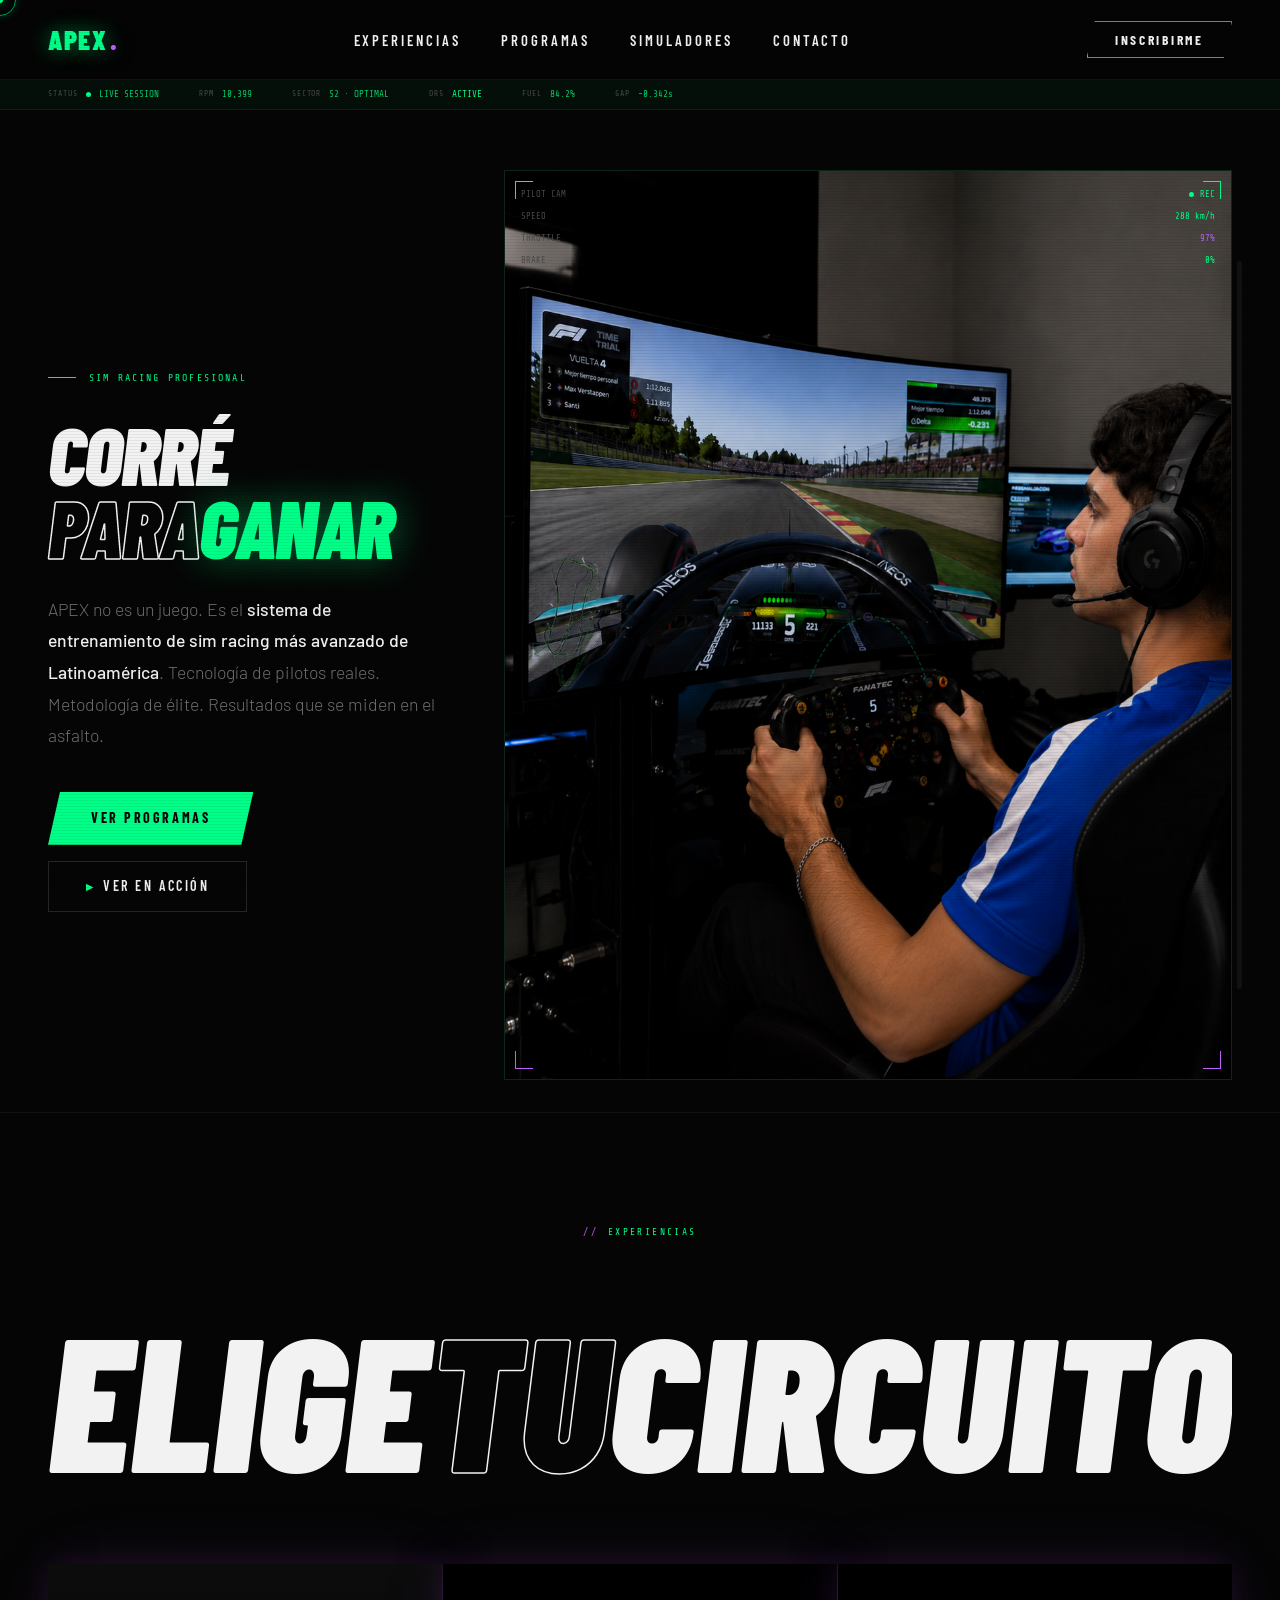
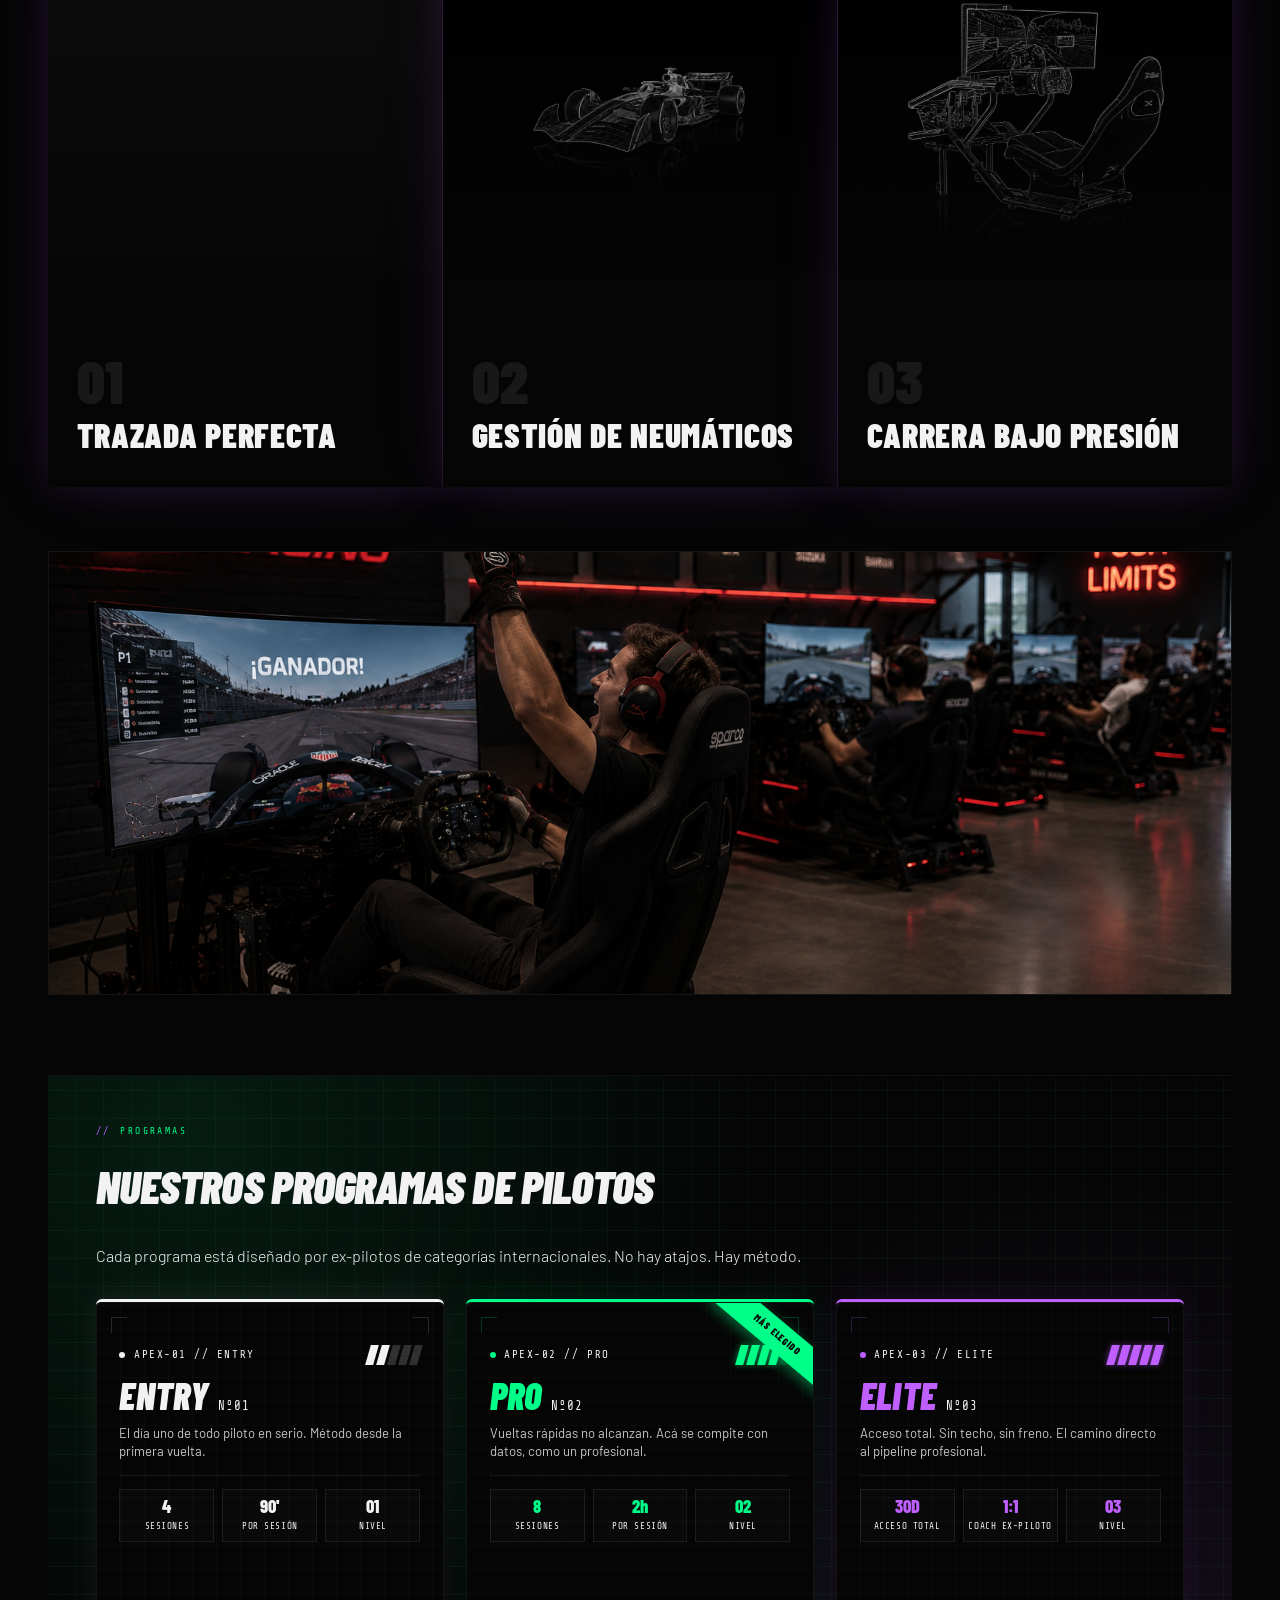
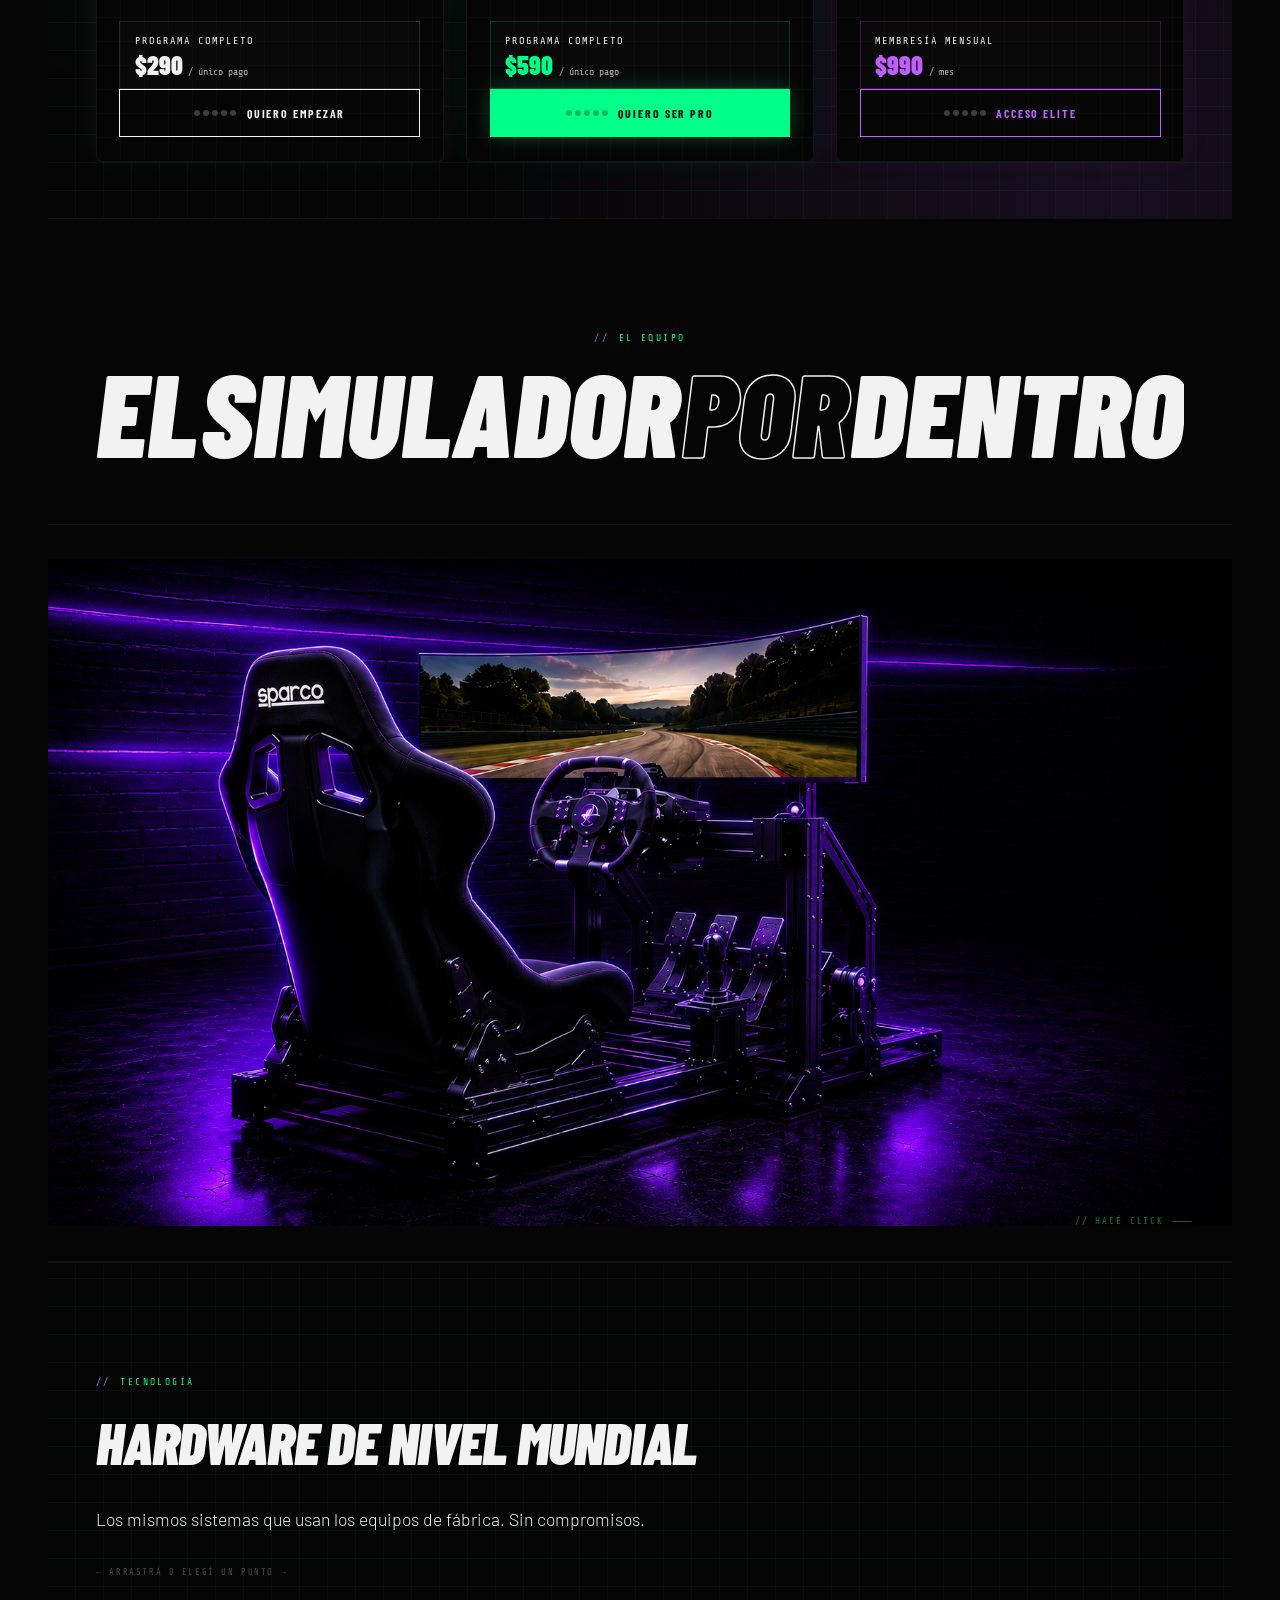
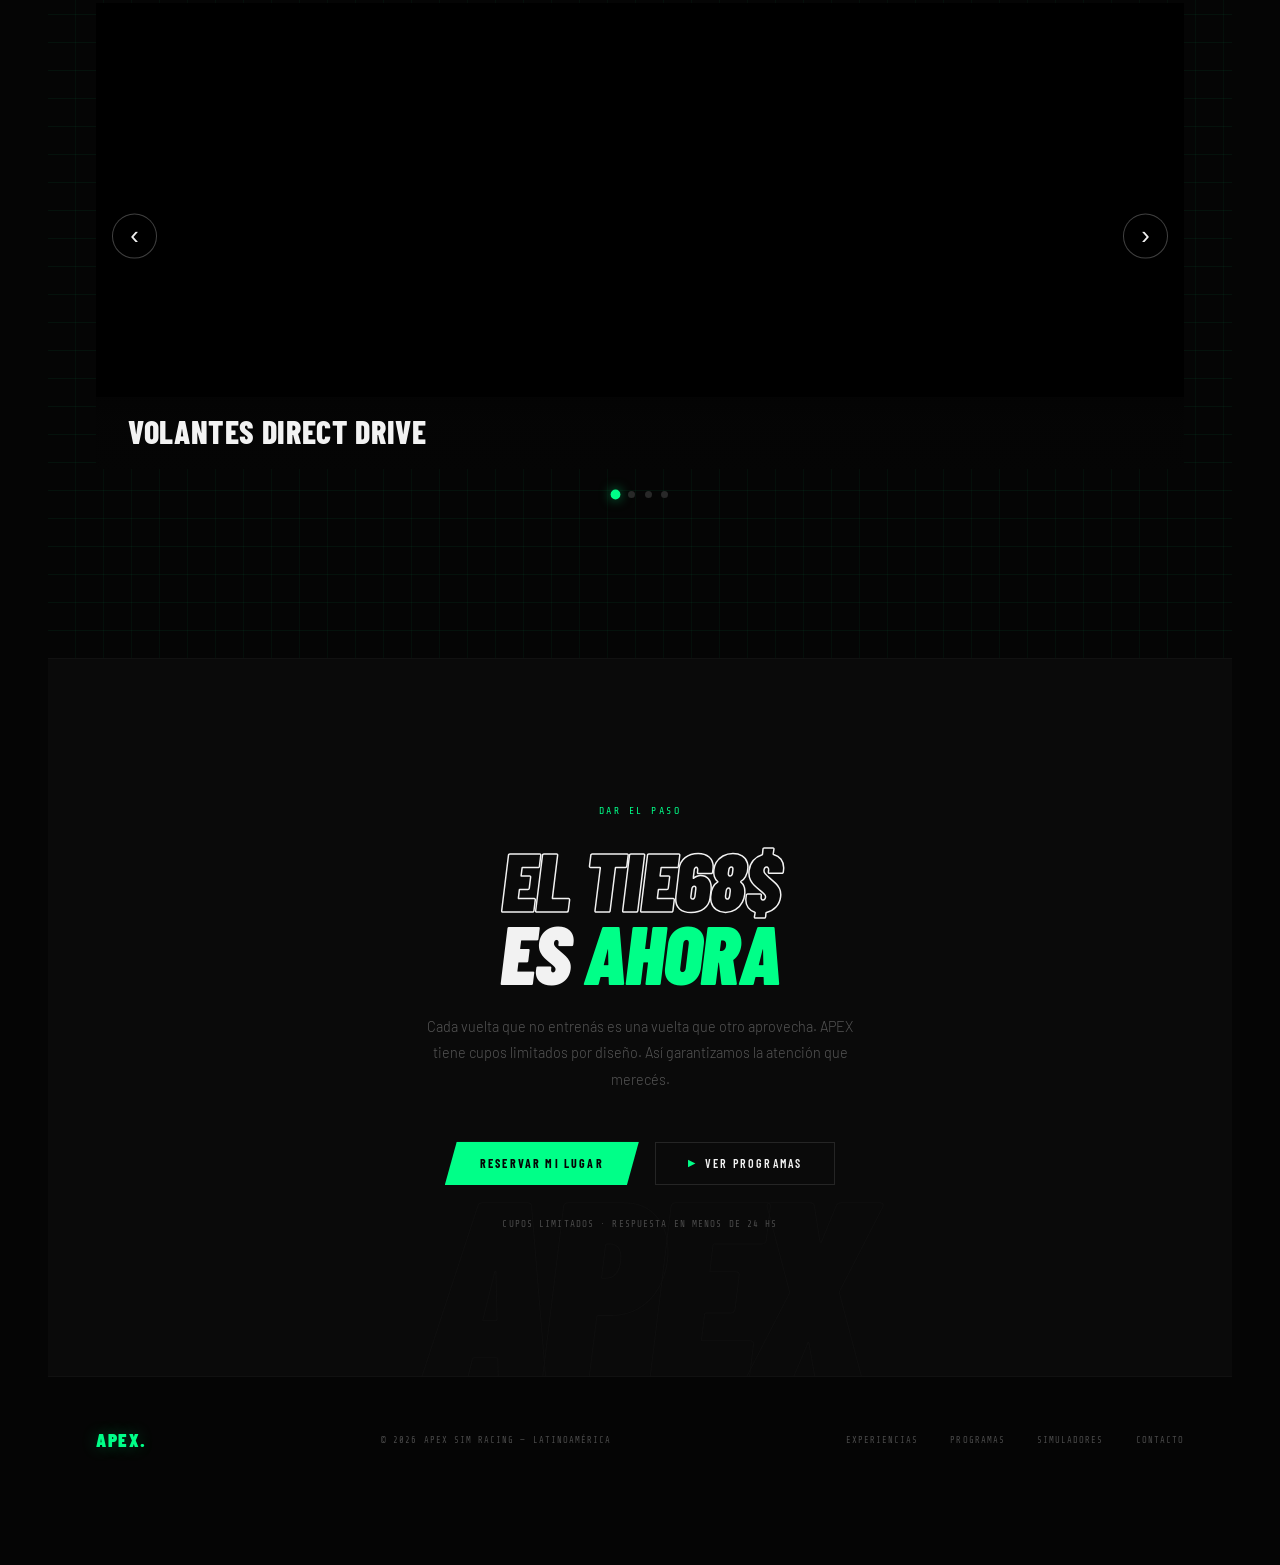
==== index.html @ 5cb7e1ed "Update index.html" ====
<!DOCTYPE html>
<html lang="es">
<head>
<meta charset="UTF-8">
<meta name="viewport" content="width=device-width, initial-scale=1.0">
<title>APEX — Sim Racing Profesional</title>
<link rel="preconnect" href="https://fonts.googleapis.com">
<link rel="preconnect" href="https://fonts.gstatic.com" crossorigin>
<link href="https://fonts.googleapis.com/css2?family=Barlow+Condensed:ital,wght@0,300;0,400;0,600;0,700;0,800;0,900;1,700;1,900&family=Barlow:wght@300;400;500&family=Share+Tech+Mono&display=swap" rel="stylesheet">
<link rel="stylesheet" href="style.css">
</head>
<body class="no-scroll">

<!-- ═══════ LOADER ═══════ -->
<div id="loader">
  <div class="loader-logo">APEX<span class="loader-dot">.</span></div>
  <div class="loader-bar-wrap" aria-hidden="true"><div class="loader-bar"></div></div>
</div>

<!-- CURSOR -->
<div id="cursor" aria-hidden="true"></div>
<div id="cursor-ring" aria-hidden="true"></div>

<!-- SCANLINES -->
<div class="scanlines" aria-hidden="true"></div>

<!-- SCROLL PROGRESS -->
<div id="scroll-bar" aria-hidden="true"></div>

<!-- ═══════ NAV ═══════ -->
<nav>
  <div class="nav-logo">APEX<span class="dot">.</span></div>
  <ul class="nav-links" id="nav-links">
    <li><a href="#experiencias">Experiencias</a></li>
    <li><a href="#programas">Programas</a></li>
    <li><a href="#tecnologia">Simuladores</a></li>
    <li><a href="#cta">Contacto</a></li>
  </ul>
  <button class="nav-toggle" id="nav-toggle" aria-label="Abrir menú" aria-expanded="false">
    <span></span>
    <span></span>
    <span></span>
  </button>
  <button class="nav-cta" onclick="document.getElementById('cta').scrollIntoView({behavior:'smooth'})">
    Inscribirme
  </button>
</nav>

<!-- ═══════ HERO ═══════ -->
<section id="hero">
  <video class="hero-bg-video" autoplay muted loop playsinline aria-hidden="true">
    <source src="video1.mp4" type="video/mp4">
  </video>
  <div class="hero-bg-overlay" aria-hidden="true"></div>

  <!-- Telemetry bar -->
  <div class="hero-telemetry-bar" aria-hidden="true">
    <div class="tel-item"><span class="lbl">Status</span><span class="tel-dot"></span>LIVE SESSION</div>
    <div class="tel-item"><span class="lbl">RPM</span><span id="tel-rpm">10,842</span></div>
    <div class="tel-item"><span class="lbl">Sector</span>S2 · OPTIMAL</div>
    <div class="tel-item"><span class="lbl">DRS</span><span style="color:var(--green)">ACTIVE</span></div>
    <div class="tel-item"><span class="lbl">Fuel</span>84.2%</div>
    <div class="tel-item"><span class="lbl">Gap</span>-0.342s</div>
  </div>

  <div class="hero-grid">
    <!-- LEFT -->
    <div class="hero-left">
      <div class="hero-tag">Sim Racing Profesional</div>

      <h1 class="hero-headline">
        <span class="hl-white">CORRÉ</span><br>
        <span class="hero-line2"><span class="hl-outline">PARA</span> <span class="hl-green">GANAR</span></span>
      </h1>

      <p class="hero-body">
        APEX no es un juego. Es el <strong>sistema de entrenamiento de sim racing más avanzado de Latinoamérica</strong>. Tecnología de pilotos reales. Metodología de élite. Resultados que se miden en el asfalto.
      </p>

      <div class="hero-actions">
        <a href="#programas" class="btn-primary">Ver Programas</a>
        <a href="#experiencias" class="btn-ghost"><span class="play">▶</span> Ver en Acción</a>
      </div>
    </div>

    <!-- RIGHT -->
    <div class="hero-right">
      <div class="hero-img-frame">
        <div class="hero-img-placeholder">
          <img src="foto1.png" alt="Piloto APEX en acción" class="hero-img-real">

          <div class="cbracket tl"></div>
          <div class="cbracket tr"></div>
          <div class="cbracket bl"></div>
          <div class="cbracket br"></div>

          <div class="hdo">
            <div class="hdo-row">
              <span>PILOT CAM</span>
              <span class="hdo-val" style="display:flex;align-items:center;gap:.4rem">
                <span class="tel-dot" style="width:5px;height:5px"></span>REC
              </span>
            </div>
            <div class="hdo-row">
              <span>SPEED</span>
              <span class="hdo-val" id="hero-speed">278 km/h</span>
            </div>
            <div class="hdo-row">
              <span>THROTTLE</span>
              <span class="hdo-val violet">97%</span>
            </div>
            <div class="hdo-row">
              <span>BRAKE</span>
              <span class="hdo-val">0%</span>
            </div>
          </div>

          <svg width="140" height="100" viewBox="0 0 140 100" fill="none"
               aria-hidden="true"
               style="position:relative;z-index:1;opacity:.2;margin-top:3rem">
            <path d="M12 80 Q35 22 70 18 Q105 14 128 80" stroke="#00ff88" stroke-width="1.5" fill="none" stroke-dasharray="4 2"/>
            <circle cx="70" cy="18" r="4" fill="none" stroke="#bf5fff" stroke-width="1.5"/>
            <circle cx="70" cy="18" r="1.5" fill="#bf5fff"/>
          </svg>
        </div>
        <div class="rpm-bar" aria-hidden="true"><div class="rpm-fill"></div></div>
      </div>
    </div>
  </div>
</section>

<!-- ═══════ EXPERIENCIAS ═══════ -->
<section id="experiencias">
  <div class="exp-header exp-header-centered">
    <div class="eyebrow reveal" style="justify-content:center">Experiencias</div>

    <div class="exp-headline-wrap reveal d1" id="exp-headline-wrap" aria-label="Elige tu circuito">
      <div class="exp-type-line" id="exp-headline-line">
        <span class="exp-letter" data-delay="80">E</span>
        <span class="exp-letter" data-delay="120">L</span>
        <span class="exp-letter" data-delay="160">I</span>
        <span class="exp-letter" data-delay="200">G</span>
        <span class="exp-letter" data-delay="240">E</span>
        <span class="exp-letter exp-gap" aria-hidden="true"> </span>
        <span class="exp-letter exp-tu" data-delay="300">T</span>
        <span class="exp-letter exp-tu" data-delay="340">U</span>
        <span class="exp-letter exp-gap" aria-hidden="true"> </span>
        <span class="exp-letter" data-delay="400">C</span>
        <span class="exp-letter" data-delay="440">I</span>
        <span class="exp-letter" data-delay="480">R</span>
        <span class="exp-letter" data-delay="520">C</span>
        <span class="exp-letter" data-delay="560">U</span>
        <span class="exp-letter" data-delay="600">I</span>
        <span class="exp-letter" data-delay="640">T</span>
        <span class="exp-letter" data-delay="680">O</span>
      </div>
    </div>
  </div>

  <div class="exp-circuits reveal d1">
    <div class="exp-circuit" role="button" tabindex="0" aria-label="Ver detalle: Trazada Perfecta">
      <div class="exp-circuit-inner">

        <div class="exp-circuit-front">
          <div class="exp-circuit-img" style="background-image:url('foto2.png')"></div>
          <div class="exp-circuit-body">
            <div class="exp-num">01</div>
            <div class="exp-name">Trazada Perfecta</div>
          </div>
        </div>

        <div class="exp-circuit-back">
          <div class="exp-back-noise" aria-hidden="true"></div>
          <div class="exp-back-corner tl" aria-hidden="true"></div>
          <div class="exp-back-corner br" aria-hidden="true"></div>
          <div class="exp-back-eyebrow">// Módulo 01</div>
          <div class="exp-num">01</div>
          <svg class="exp-back-icon" viewBox="0 0 48 48" fill="none" aria-hidden="true">
            <path d="M6 40 L18 8 L30 8 L42 40" stroke="currentColor" stroke-width="2" stroke-linejoin="round"/>
            <path d="M12 28 H36" stroke="currentColor" stroke-width="2"/>
          </svg>
          <div class="exp-name">Trazada Perfecta</div>
          <div class="exp-back-rule"></div>
          <div class="exp-desc">Dominá la geometría de cada curva con telemetría en tiempo real.</div>
          <div class="exp-back-footer">
            <span class="exp-back-tag">Precisión</span>
            <span class="exp-flip-icon back">⟲ Volver</span>
          </div>
        </div>

      </div>
    </div>

    <div class="exp-circuit" role="button" tabindex="0" aria-label="Ver detalle: Gestión de Neumáticos">
      <div class="exp-circuit-inner">

        <div class="exp-circuit-front">
          <div class="exp-circuit-img" style="background-image:url('foto3.png')"></div>
          <div class="exp-circuit-body">
            <div class="exp-num">02</div>
            <div class="exp-name">Gestión de Neumáticos</div>
          </div>
        </div>

        <div class="exp-circuit-back">
          <div class="exp-back-noise" aria-hidden="true"></div>
          <div class="exp-back-corner tl" aria-hidden="true"></div>
          <div class="exp-back-corner br" aria-hidden="true"></div>
          <div class="exp-back-eyebrow">// Módulo 02</div>
          <div class="exp-num">02</div>
          <svg class="exp-back-icon" viewBox="0 0 48 48" fill="none" aria-hidden="true">
            <circle cx="24" cy="24" r="16" stroke="currentColor" stroke-width="2"/>
            <circle cx="24" cy="24" r="6" stroke="currentColor" stroke-width="2"/>
            <path d="M24 8 V14 M24 34 V40 M8 24 H14 M34 24 H40" stroke="currentColor" stroke-width="2"/>
          </svg>
          <div class="exp-name">Gestión de Neumáticos</div>
          <div class="exp-back-rule"></div>
          <div class="exp-desc">Aprendé a leer y administrar cada décima de desgaste como un profesional. La consistencia gana carreras.</div>
          <div class="exp-back-footer">
            <span class="exp-back-tag">Consistencia</span>
            <span class="exp-flip-icon back">⟲ Volver</span>
          </div>
        </div>

      </div>
    </div>

    <div class="exp-circuit" role="button" tabindex="0" aria-label="Ver detalle: Carrera Bajo Presión">
      <div class="exp-circuit-inner">

        <div class="exp-circuit-front">
          <div class="exp-circuit-img" style="background-image:url('foto4.png')"></div>
          <div class="exp-circuit-body">
            <div class="exp-num">03</div>
            <div class="exp-name">Carrera Bajo Presión</div>
          </div>
        </div>

        <div class="exp-circuit-back">
          <div class="exp-back-noise" aria-hidden="true"></div>
          <div class="exp-back-corner tl" aria-hidden="true"></div>
          <div class="exp-back-corner br" aria-hidden="true"></div>
          <div class="exp-back-eyebrow">// Módulo 03</div>
          <div class="exp-num">03</div>
          <svg class="exp-back-icon" viewBox="0 0 48 48" fill="none" aria-hidden="true">
            <path d="M8 40 L8 20 L18 20 L18 12 L30 12 L30 24 L40 24 L40 40 Z" stroke="currentColor" stroke-width="2" stroke-linejoin="round"/>
          </svg>
          <div class="exp-name">Carrera Bajo Presión</div>
          <div class="exp-back-rule"></div>
          <div class="exp-desc">Simulaciones de race-pace con adversarios y condiciones dinámicas. Mentalidad de campeón cuando más importa.</div>
          <div class="exp-back-footer">
            <span class="exp-back-tag">Mentalidad</span>
            <span class="exp-flip-icon back">⟲ Volver</span>
          </div>
        </div>

      </div>
    </div>
  </div>

  <div class="exp-carousel-dots" aria-hidden="true"></div>

  <div class="media-slider reveal d2">

    <img src="foto7.png" class="media-slide active" alt="Sesión Onboard">

    <img src="foto8.png" class="media-slide" alt="Cockpit Experience">

</div>

<!-- ═══════ PROGRAMAS ═══════ -->
<section id="programas">
  <div class="prog-header">
    <div class="eyebrow reveal">Programas</div>
    <h2 class="sec-title reveal d1">NUESTROS PROGRAMAS DE PILOTOS</h2>
    <p class="sec-sub reveal d2">Cada programa está diseñado por ex-pilotos de categorías internacionales. No hay atajos. Hay método.</p>
  </div>

  <div class="prog-cards">

    <!-- ENTRY -->
    <div class="prog-card entry-card reveal" role="button" tabindex="0" aria-label="Ver detalle del programa Entry">
      <div class="prog-glow"></div>
      <div class="prog-inner">

        <div class="prog-front">
          <div class="prog-noise" aria-hidden="true"></div>
          <div class="prog-corner tl" aria-hidden="true"></div>
          <div class="prog-corner tr" aria-hidden="true"></div>
          <div class="prog-flip-hint"><span class="exp-flip-icon">⟳</span>Detalles</div>

          <div class="prog-front-content">
            <div class="prog-telrow">
              <span class="prog-tel-dot"></span>
              <span class="prog-tel-code">APEX-01 // ENTRY</span>
              <div class="prog-level-bars">
                <span class="bar bar-on bar-white"></span>
                <span class="bar bar-on bar-white"></span>
                <span class="bar bar-off bar-white"></span>
                <span class="bar bar-off bar-white"></span>
                <span class="bar bar-off bar-white"></span>
              </div>
            </div>

            <div class="prog-title-row">
              <h3 class="prog-title">ENTRY</h3>
              <span class="prog-title-idx">Nº01</span>
            </div>
            <p class="prog-hook">El día uno de todo piloto en serio. Método desde la primera vuelta.</p>

            <div class="prog-stats">
              <div class="prog-stat">
                <span class="prog-stat-num">4</span>
                <span class="prog-stat-lbl">Sesiones</span>
              </div>
              <div class="prog-stat">
                <span class="prog-stat-num">90'</span>
                <span class="prog-stat-lbl">Por sesión</span>
              </div>
              <div class="prog-stat">
                <span class="prog-stat-num">01</span>
                <span class="prog-stat-lbl">Nivel</span>
              </div>
            </div>

            <div class="prog-front-fill"></div>

            <div class="prog-readout">
              <span class="prog-readout-lbl">Programa completo</span>
              <span class="prog-readout-val">$290<small>/ único pago</small></span>
            </div>

            <a href="detalle.html?prog=entry" class="prog-cta cta-entry prog-cta-lights">
              <span class="prog-lights"><i></i><i></i><i></i><i></i><i></i></span>
              Quiero empezar
            </a>
          </div>
        </div>

        <div class="prog-back">
          <div class="prog-back-noise" aria-hidden="true"></div>
          <div class="prog-back-corner tl" aria-hidden="true"></div>
          <div class="prog-back-corner br" aria-hidden="true"></div>
          <div class="prog-back-eyebrow">// Nivel 01</div>
          <div class="prog-back-name">ENTRY</div>
          <p class="prog-tagline">Para pilotos que comienzan a tomarse en serio el sim</p>
          <hr class="prog-divider">
          <ul class="prog-features">
            <li>Introducción a telemetría y análisis de vueltas</li>
            <li>4 sesiones de 90 min en simulador</li>
            <li>Setup básico de volante y pedales</li>
            <li>Informe de evolución al cierre</li>
          </ul>
          <div class="prog-back-footer">
            <span class="prog-back-tag">Entry</span>
            <span class="exp-flip-icon back">⟲ Volver</span>
          </div>
        </div>

      </div>
    </div>

    <!-- PRO -->
    <div class="prog-card featured reveal d1" role="button" tabindex="0" aria-label="Ver detalle del programa Pro">
      <div class="prog-glow"></div>
      <div class="prog-inner">

        <div class="prog-front">
          <div class="prog-ribbon">Más elegido</div>
          <div class="prog-noise" aria-hidden="true"></div>
          <div class="prog-corner tl" aria-hidden="true"></div>
          <div class="prog-corner tr" aria-hidden="true"></div>
          <div class="prog-flip-hint"><span class="exp-flip-icon">⟳</span>Detalles</div>

          <div class="prog-front-content">
            <div class="prog-telrow">
              <span class="prog-tel-dot"></span>
              <span class="prog-tel-code">APEX-02 // PRO</span>
              <div class="prog-level-bars">
                <span class="bar bar-on bar-green"></span>
                <span class="bar bar-on bar-green"></span>
                <span class="bar bar-on bar-green"></span>
                <span class="bar bar-on bar-green"></span>
                <span class="bar bar-off bar-green"></span>
              </div>
            </div>

            <div class="prog-title-row">
              <h3 class="prog-title">PRO</h3>
              <span class="prog-title-idx">Nº02</span>
            </div>
            <p class="prog-hook">Vueltas rápidas no alcanzan. Acá se compite con datos, como un profesional.</p>

            <div class="prog-stats">
              <div class="prog-stat">
                <span class="prog-stat-num">8</span>
                <span class="prog-stat-lbl">Sesiones</span>
              </div>
              <div class="prog-stat">
                <span class="prog-stat-num">2h</span>
                <span class="prog-stat-lbl">Por sesión</span>
              </div>
              <div class="prog-stat">
                <span class="prog-stat-num">02</span>
                <span class="prog-stat-lbl">Nivel</span>
              </div>
            </div>

            <div class="prog-front-fill"></div>

            <div class="prog-readout">
              <span class="prog-readout-lbl">Programa completo</span>
              <span class="prog-readout-val">$590<small>/ único pago</small></span>
            </div>

            <a href="detalle.html?prog=pro" class="prog-cta cta-featured prog-cta-lights">
              <span class="prog-lights"><i></i><i></i><i></i><i></i><i></i></span>
              Quiero ser PRO
            </a>
          </div>
        </div>

        <div class="prog-back">
          <div class="prog-back-noise" aria-hidden="true"></div>
          <div class="prog-back-corner tl" aria-hidden="true"></div>
          <div class="prog-back-corner br" aria-hidden="true"></div>
          <div class="prog-back-eyebrow">// Nivel 02</div>
          <div class="prog-back-name">PRO</div>
          <p class="prog-tagline">El camino real de quienes apuntan a competir</p>
          <hr class="prog-divider">
          <ul class="prog-features">
            <li>8 sesiones de 2 hs con coach dedicado</li>
            <li>Análisis comparativo por sectores y datos de F1</li>
            <li>Psicología del piloto y gestión mental de carrera</li>
            <li>Acceso prioritario a eventos y campeonatos APEX</li>
          </ul>
          <div class="prog-back-footer">
            <span class="prog-back-tag">Pro</span>
            <span class="exp-flip-icon back">⟲ Volver</span>
          </div>
        </div>

      </div>
    </div>

    <!-- ELITE -->
    <div class="prog-card elite-card reveal d2" role="button" tabindex="0" aria-label="Ver detalle del programa Elite">
      <div class="prog-glow"></div>
      <div class="prog-inner">

        <div class="prog-front">
          <div class="prog-noise" aria-hidden="true"></div>
          <div class="prog-corner tl" aria-hidden="true"></div>
          <div class="prog-corner tr" aria-hidden="true"></div>
          <div class="prog-flip-hint"><span class="exp-flip-icon">⟳</span>Detalles</div>

          <div class="prog-front-content">
            <div class="prog-telrow">
              <span class="prog-tel-dot"></span>
              <span class="prog-tel-code">APEX-03 // ELITE</span>
              <div class="prog-level-bars">
                <span class="bar bar-on bar-violet"></span>
                <span class="bar bar-on bar-violet"></span>
                <span class="bar bar-on bar-violet"></span>
                <span class="bar bar-on bar-violet"></span>
                <span class="bar bar-on bar-violet"></span>
              </div>
            </div>

            <div class="prog-title-row">
              <h3 class="prog-title">ELITE</h3>
              <span class="prog-title-idx">Nº03</span>
            </div>
            <p class="prog-hook">Acceso total. Sin techo, sin freno. El camino directo al pipeline profesional.</p>

            <div class="prog-stats">
              <div class="prog-stat">
                <span class="prog-stat-num">30D</span>
                <span class="prog-stat-lbl">Acceso total</span>
              </div>
              <div class="prog-stat">
                <span class="prog-stat-num">1:1</span>
                <span class="prog-stat-lbl">Coach ex-piloto</span>
              </div>
              <div class="prog-stat">
                <span class="prog-stat-num">03</span>
                <span class="prog-stat-lbl">Nivel</span>
              </div>
            </div>

            <div class="prog-front-fill"></div>

            <div class="prog-readout">
              <span class="prog-readout-lbl">Membresía mensual</span>
              <span class="prog-readout-val">$990<small>/ mes</small></span>
            </div>

            <a href="detalle.html?prog=elite" class="prog-cta cta-elite prog-cta-lights">
              <span class="prog-lights"><i></i><i></i><i></i><i></i><i></i></span>
              Acceso ELITE
            </a>
          </div>
        </div>

        <div class="prog-back">
          <div class="prog-back-noise" aria-hidden="true"></div>
          <div class="prog-back-corner tl" aria-hidden="true"></div>
          <div class="prog-back-corner br" aria-hidden="true"></div>
          <div class="prog-back-eyebrow">// Nivel 03 · Elite</div>
          <div class="prog-back-name">ELITE</div>
          <p class="prog-tagline">Entrenamiento sin límites. Solo para los más comprometidos</p>
          <hr class="prog-divider">
          <ul class="prog-features">
            <li>Acceso ilimitado por 30 días a todos los simuladores</li>
            <li>Coach personal con ex-piloto profesional</li>
            <li>Telemetría avanzada + análisis de video onboard</li>
            <li>Programa de nutrición y preparación física para pilotos</li>
          </ul>
          <div class="prog-back-footer">
            <span class="prog-back-tag">Elite</span>
            <span class="exp-flip-icon back">⟲ Volver</span>
          </div>
        </div>

      </div>
    </div>

  </div>

  <div class="prog-carousel-dots" aria-hidden="true"></div>

</section>


<!-- ═══════ SIMULADOR ═══════ -->
<section id="simulador">
  <div class="sim-header">
    <div class="eyebrow reveal" style="justify-content:center">El Equipo</div>

    <div class="exp-headline-wrap reveal d1" id="sim-headline-wrap" aria-label="El simulador por dentro">
      <div class="exp-type-line" id="sim-headline-line">
        <span class="exp-letter" data-delay="80">E</span>
        <span class="exp-letter" data-delay="120">L</span>
        <span class="exp-letter exp-gap" aria-hidden="true"> </span>
        <span class="exp-letter" data-delay="180">S</span>
        <span class="exp-letter" data-delay="220">I</span>
        <span class="exp-letter" data-delay="260">M</span>
        <span class="exp-letter" data-delay="300">U</span>
        <span class="exp-letter" data-delay="340">L</span>
        <span class="exp-letter" data-delay="380">A</span>
        <span class="exp-letter" data-delay="420">D</span>
        <span class="exp-letter" data-delay="460">O</span>
        <span class="exp-letter" data-delay="500">R</span>
        <span class="exp-letter exp-gap" aria-hidden="true"> </span>
        <span class="exp-letter exp-tu" data-delay="560">P</span>
        <span class="exp-letter exp-tu" data-delay="600">O</span>
        <span class="exp-letter exp-tu" data-delay="640">R</span>
        <span class="exp-letter exp-gap" aria-hidden="true"> </span>
        <span class="exp-letter" data-delay="700">D</span>
        <span class="exp-letter" data-delay="740">E</span>
        <span class="exp-letter" data-delay="780">N</span>
        <span class="exp-letter" data-delay="820">T</span>
        <span class="exp-letter" data-delay="860">R</span>
        <span class="exp-letter" data-delay="900">O</span>
      </div>
    </div>
  </div>

  <div class="sim-reveal-wrap reveal d2" id="sim-wrap" role="button" tabindex="0" aria-label="Alternar vista del simulador">
    <div class="sim-img-stack">
      <img src="foto5.png" alt="Simulador APEX — vista exterior" class="sim-base-img" id="sim-img-base" draggable="false">
      <img src="foto6.png" alt="Simulador APEX — vista interior" class="sim-alt-img" id="sim-img-alt" draggable="false">
    </div>
    <div class="sim-overlay-text" aria-hidden="true">
      <span class="sim-hint">// HACÉ CLICK</span>
    </div>
  </div>
</section>

<!-- ═══════ TECNOLOGIA ═══════ -->
<section id="tecnologia">
  <div class="prog-header">
    <div class="eyebrow reveal">Tecnología</div>
    <h2 class="sec-title reveal d1">HARDWARE DE NIVEL MUNDIAL</h2>
    <p class="sec-sub reveal d2">Los mismos sistemas que usan los equipos de fábrica. Sin compromisos.</p>
  </div>

  <div class="tech-scroll-hint reveal d2">← Arrastrá o elegí un punto →</div>

  <div class="tech-carousel reveal d2">
    <button class="tech-arrow tech-arrow-prev" type="button" aria-label="Tarjeta anterior">‹</button>

    <div class="tech-track">
      <div class="tech-item">
        <div class="tech-item-img" style="background-image:url('foto18.png')"></div>
        <div class="tech-name">Volantes Direct Drive</div>
      </div>
      <div class="tech-item">
        <div class="tech-item-img" style="background-image:url('foto17.png')"></div>
        <div class="tech-name">Movimiento de 6 Ejes DOF</div>
      </div>
      <div class="tech-item">
        <div class="tech-item-img" style="background-image:url('foto19.png')"></div>
        <div class="tech-name">Pedales de Carga Celda</div>
      </div>
      <div class="tech-item">
        <div class="tech-item-img" style="background-image:url('foto20.png')"></div>
        <div class="tech-name">Visión Triple Pantalla + VR</div>
      </div>
    </div>

    <button class="tech-arrow tech-arrow-next" type="button" aria-label="Tarjeta siguiente">›</button>
  </div>

  <div class="tech-carousel-dots" aria-hidden="true"></div>

</section>

<!-- ═══════ CTA ═══════ -->
<section id="cta">
  <div class="cta-bg-text" aria-hidden="true">APEX</div>

  <span class="cta-tag reveal">Dar el Paso</span>

  <h2 class="cta-title reveal d1">
    <span class="t-outline"><span class="cta-main-text">EL TIEMPO</span></span><br>
    ES <span class="t-green">AHORA</span>
  </h2>

  <p class="cta-sub reveal d2">
    Cada vuelta que no entrenás es una vuelta que otro aprovecha. APEX tiene cupos limitados por diseño. Así garantizamos la atención que merecés.
  </p>

  <div class="cta-actions reveal d3">
    <a href="mailto:info@apexsimracing.com" class="btn-primary">Reservar Mi Lugar</a>
    <a href="#programas" class="btn-ghost"><span class="play">▶</span> Ver Programas</a>
  </div>

  <p class="cta-note reveal d4">Cupos limitados · Respuesta en menos de 24 hs</p>
</section>

<!-- ═══════ FOOTER ═══════ -->
<footer>
  <div class="footer-logo">APEX.</div>
  <p class="footer-copy">© 2026 APEX Sim Racing — Latinoamérica</p>
  <div class="footer-links">
    <a href="#experiencias">Experiencias</a>
    <a href="#programas">Programas</a>
    <a href="#tecnologia">Simuladores</a>
    <a href="mailto:info@apexsimracing.com">Contacto</a>
  </div>
</footer>

<script src="script.js"></script>

<!-- ═══════ SCRIPT: SIMULADOR — TOGGLE CLICK ═══════ -->
<script>
(function(){
  var wrap    = document.getElementById('sim-wrap');
  var imgBase = document.getElementById('sim-img-base');
  var imgAlt  = document.getElementById('sim-img-alt');
  var hint    = wrap ? wrap.querySelector('.sim-hint') : null;
  if(!wrap || !imgBase || !imgAlt) return;

  var showingAlt = false;

  function toggle(){
    showingAlt = !showingAlt;
    if(showingAlt){
      imgAlt.classList.add('sim-visible');
      imgBase.classList.add('sim-hidden');
    } else {
      imgAlt.classList.remove('sim-visible');
      imgBase.classList.remove('sim-hidden');
    }
  }

  wrap.addEventListener('click', toggle);
  wrap.addEventListener('keydown', function(e){
    if(e.key === 'Enter' || e.key === ' '){{ e.preventDefault(); toggle(); }}
  });
})();
</script>

<!-- ═══════ SCRIPT: LOADER ═══════ -->
<script>
(function(){
  var loader = document.getElementById('loader');
  var bar = document.querySelector('.loader-bar');
  var progress = 0;
  var interval = setInterval(function(){
    progress += Math.random() * 18 + 6;
    if(progress >= 100){
      progress = 100;
      clearInterval(interval);
      bar.style.width = '100%';
      setTimeout(function(){
        loader.classList.add('loader-out');
        setTimeout(function(){
          loader.style.display = 'none';
          document.body.classList.remove('no-scroll');
        }, 700);
      }, 300);
    } else {
      bar.style.width = progress + '%';
    }
  }, 120);
})();
</script>

<!-- ═══════ SCRIPT: HEADING ANIMADO EXPERIENCIAS ═══════ -->
<script>
(function(){
  function fitExpHeadline(){
    var line = document.getElementById('exp-headline-line');
    if(!line) return;
    var section = document.getElementById('experiencias');
    var style = section ? window.getComputedStyle(section) : null;
    var padL = style ? parseFloat(style.paddingLeft) : 48;
    var padR = style ? parseFloat(style.paddingRight) : 48;
    var w = (section ? section.offsetWidth : line.parentElement.offsetWidth) - padL - padR;
    var fs = 10;
    line.style.fontSize = fs + 'px';
    while(line.scrollWidth <= w && fs < 800){
      fs += 2;
      line.style.fontSize = fs + 'px';
    }
    line.style.fontSize = (fs - 2) + 'px';
  }

  fitExpHeadline();
  window.addEventListener('resize', fitExpHeadline);

  var triggered = false;
  var observer = new IntersectionObserver(function(entries){
    entries.forEach(function(entry){
      if(entry.isIntersecting && !triggered){
        triggered = true;
        document.querySelectorAll('#exp-headline-line .exp-letter[data-delay]').forEach(function(el){
          var delay = parseInt(el.dataset.delay) || 0;
          setTimeout(function(){ el.classList.add('exp-letter-animate'); }, delay);
        });
      }
    });
  }, { threshold: 0.2 });

  var wrap = document.getElementById('exp-headline-wrap');
  if(wrap) observer.observe(wrap);
})();
</script>

<!-- ═══════ SCRIPT: HEADING ANIMADO SIMULADOR ═══════ -->
<script>
(function(){
  function fitSimHeadline(){
    var line = document.getElementById('sim-headline-line');
    if(!line) return;
    var header = document.querySelector('.sim-header');
    var hStyle = header ? window.getComputedStyle(header) : null;
    var padL = hStyle ? parseFloat(hStyle.paddingLeft) : 48;
    var padR = hStyle ? parseFloat(hStyle.paddingRight) : 48;
    var w = (header ? header.offsetWidth : line.parentElement.offsetWidth) - padL - padR;
    var fs = 10;
    line.style.fontSize = fs + 'px';
    while(line.scrollWidth <= w && fs < 800){
      fs += 2;
      line.style.fontSize = fs + 'px';
    }
    line.style.fontSize = (fs - 2) + 'px';
  }

  fitSimHeadline();
  window.addEventListener('resize', fitSimHeadline);

  var triggered = false;
  var observer = new IntersectionObserver(function(entries){
    entries.forEach(function(entry){
      if(entry.isIntersecting && !triggered){
        triggered = true;
        document.querySelectorAll('#sim-headline-line .exp-letter[data-delay]').forEach(function(el){
          var delay = parseInt(el.dataset.delay) || 0;
          setTimeout(function(){ el.classList.add('exp-letter-animate'); }, delay);
        });
      }
    });
  }, { threshold: 0.2 });

  var wrap = document.getElementById('sim-headline-wrap');
  if(wrap) observer.observe(wrap);
})();
</script>

</body>
</html>
---- style.css ----
/* ═══════════════════════════════════════════
   APEX SIM RACING — style.css
   Paleta: Negro · Verde Neón · Violeta Neón
═══════════════════════════════════════════ */

*,*::before,*::after{box-sizing:border-box;margin:0;padding:0}

:root{
  --black:    #050505;
  --dark:     #0a0a0a;
  --surface:  #0f0f0f;
  --surface2: #141414;
  --green:    #00ff88;
  --green-dim:#00cc6a;
  --green-glow:rgba(0,255,136,.18);
  --violet:   #bf5fff;
  --violet-dim:#8b2fc9;
  --violet-glow:rgba(191,95,255,.18);
  --white:    #f2f2f2;
  --muted:    #4a4a4a;
  --muted2:   #282828;
  --ff-display:'Barlow Condensed',sans-serif;
  --ff-body:  'Barlow',sans-serif;
  --ff-mono:  'Share Tech Mono',monospace;
}

/* ── BASE ── */
html{scroll-behavior:smooth;overflow-x:hidden}
body{
  background:var(--black);color:var(--white);
  font-family:var(--ff-body);font-size:16px;line-height:1.6;
  overflow-x:hidden;
}
body.no-scroll{overflow:hidden}

/* ── LOADER ── */
#loader{
  position:fixed;inset:0;z-index:99999;
  background:var(--black);
  display:flex;flex-direction:column;align-items:center;justify-content:center;gap:2.5rem;
  transition:opacity .7s ease, transform .7s ease;
}
#loader.loader-out{
  opacity:0;
  transform:translateY(-8px);
  pointer-events:none;
}
.loader-logo{
  font-family:var(--ff-display);font-weight:900;font-style:italic;
  font-size:clamp(3.5rem,10vw,7rem);
  letter-spacing:.06em;color:var(--white);
  display:flex;align-items:center;
  animation:loaderPulse 1.8s ease-in-out infinite;
}
.loader-dot{
  color:var(--green);
  text-shadow:0 0 30px rgba(0,255,136,.6);
}
@keyframes loaderPulse{
  0%,100%{opacity:1}
  50%{opacity:.5}
}
.loader-bar-wrap{
  width:160px;height:2px;
  background:rgba(255,255,255,.08);
  overflow:hidden;
}
.loader-bar{
  height:100%;width:0%;
  background:linear-gradient(90deg,var(--green),var(--violet));
  transition:width .15s ease;
  box-shadow:0 0 8px rgba(0,255,136,.4);
}
a{color:inherit;text-decoration:none}
button{cursor:pointer}
img{max-width:100%;height:auto;display:block}
::-webkit-scrollbar{width:2px}
::-webkit-scrollbar-track{background:var(--dark)}
::-webkit-scrollbar-thumb{background:var(--green)}

/* ── CURSOR ── */
#cursor{
  position:fixed;width:6px;height:6px;border-radius:50%;
  background:var(--green);z-index:9999;pointer-events:none;
  transform:translate(-50%,-50%);
  box-shadow:0 0 8px rgba(0,255,136,.8);
  transition:opacity .2s;
}

/* ── CURSOR RING ── */
#cursor-ring{
  position:fixed;width:32px;height:32px;border-radius:50%;
  border:1.5px solid rgba(0,255,136,.6);
  z-index:9998;pointer-events:none;
  transform:translate(-50%,-50%);
  transition:width .25s,height .25s,border-color .25s,opacity .2s;
  box-shadow:0 0 10px rgba(0,255,136,.2);
}
body:has(a:hover) #cursor-ring,
body:has(button:hover) #cursor-ring{
  width:50px;height:50px;
  border-color:rgba(191,95,255,.7);
  box-shadow:0 0 18px rgba(191,95,255,.3);
}

/* ── SCANLINES ── */
.scanlines{
  position:fixed;inset:0;pointer-events:none;z-index:9997;
  background:repeating-linear-gradient(
    0deg,rgba(0,0,0,.06) 0px,rgba(0,0,0,.06) 1px,
    transparent 1px,transparent 3px
  );
}

/* ── SCROLL PROGRESS ── */
#scroll-bar{
  position:fixed;top:80px;left:0;height:2px;width:0%;
  background:linear-gradient(90deg,var(--green),var(--violet));
  z-index:300;transition:width .05s linear;
  box-shadow:0 0 8px rgba(0,255,136,.4);
}

/* ══════════════════════════════
   NAV
══════════════════════════════ */
nav{
  position:fixed;top:0;left:0;right:0;z-index:200;
  display:flex;align-items:center;justify-content:space-between;
  padding:0 3rem;height:80px;
  background:rgba(5,5,5,.9);
  backdrop-filter:blur(16px);
  border-bottom:1px solid rgba(0,255,136,.08);
}
.nav-logo{
  font-family:var(--ff-display);font-weight:900;font-size:1.7rem;
  letter-spacing:.06em;color:var(--green);
  display:flex;align-items:center;gap:2px;
  text-shadow:0 0 20px rgba(0,255,136,.5);
}
.nav-logo .dot{color:var(--violet);text-shadow:0 0 20px rgba(191,95,255,.5)}
.nav-links{display:flex;gap:2.5rem;list-style:none}
.nav-links a{
  font-family:var(--ff-display);font-size:.92rem;font-weight:600;
  letter-spacing:.2em;text-transform:uppercase;color:var(--white);
  transition:color .2s;position:relative;
}
.nav-links a::after{
  content:'';position:absolute;bottom:-2px;left:0;width:0;height:1px;
  background:var(--green);transition:width .3s ease;
}
.nav-links a:hover{color:var(--green)}
.nav-links a:hover::after{width:100%}
.nav-cta{
  font-family:var(--ff-display);font-size:.85rem;font-weight:700;
  letter-spacing:.2em;text-transform:uppercase;
  background:transparent;color:var(--white);
  padding:.55rem 1.7rem;border:1px solid var(--green);
  transition:all .25s;
  clip-path:polygon(8px 0%,100% 0%,calc(100% - 8px) 100%,0% 100%);
  box-shadow:0 0 12px rgba(0,255,136,.15);
}
.nav-cta:hover{
  background:var(--green);color:var(--black);
  box-shadow:0 0 28px rgba(0,255,136,.4);
}
.nav-toggle{
  display:none;flex-direction:column;gap:5px;
  background:none;border:none;padding:4px;
}
.nav-toggle span{
  width:22px;height:2px;background:var(--green);
  display:block;transition:all .3s;
}
.nav-toggle.open span:nth-child(1){transform:rotate(45deg) translate(5px,5px)}
.nav-toggle.open span:nth-child(2){opacity:0}
.nav-toggle.open span:nth-child(3){transform:rotate(-45deg) translate(5px,-5px)}

/* ══════════════════════════════
   HERO
══════════════════════════════ */
#hero{
  min-height:100vh;display:flex;flex-direction:column;
  padding:80px 3rem 0;position:relative;overflow:hidden;
}
.hero-telemetry-bar{
  position:absolute;top:80px;left:0;right:0;height:30px;
  background:rgba(0,255,136,.04);
  border-bottom:1px solid rgba(0,255,136,.1);
  display:flex;align-items:center;padding:0 3rem;gap:2.5rem;overflow:hidden;
}
.tel-item{
  font-family:var(--ff-mono);font-size:.58rem;
  color:var(--green-dim);white-space:nowrap;
  display:flex;align-items:center;gap:.5rem;
}
.tel-item .lbl{color:var(--muted);font-size:.5rem;letter-spacing:.12em;text-transform:uppercase}
.tel-dot{width:5px;height:5px;border-radius:50%;background:var(--green);animation:blink 1.2s infinite;display:inline-block}
@keyframes blink{0%,100%{opacity:1;box-shadow:0 0 6px var(--green)}50%{opacity:.2;box-shadow:none}}
.hero-grid{
  display:grid;grid-template-columns:0.7fr 1.3fr;
  flex:1;padding-top:90px;align-items:center;gap:4rem;
  position:relative;z-index:1;
}
.hero-left{
  display:flex;flex-direction:column;justify-content:center;
}
.hero-tag{
  font-family:var(--ff-mono);font-size:.62rem;letter-spacing:.22em;
  text-transform:uppercase;color:var(--green);
  display:flex;align-items:center;gap:.8rem;margin-bottom:2rem;
  opacity:0;animation:fadeUp .6s .2s forwards;
}
.hero-tag::before{content:'';width:28px;height:1px;background:var(--green);flex-shrink:0}
.hero-headline{
  font-family:var(--ff-display);font-weight:900;font-style:italic;
  font-size:clamp(3.4rem,6.4vw,7rem);line-height:.88;
  letter-spacing:-.02em;text-transform:uppercase;
  margin-bottom:2rem;
  opacity:0;animation:fadeUp .7s .35s forwards;
  position:relative;z-index:1;
}
.hero-line2{display:inline-flex;white-space:nowrap;align-items:baseline}
.hl-white{color:var(--white)}
.hl-outline{-webkit-text-stroke:1.5px var(--white);color:transparent}
.hl-green{
  color:var(--green);text-shadow:0 0 40px rgba(0,255,136,.4);
  display:inline-block;animation:glitch 6s 2s infinite;
}
@keyframes glitch{
  0%,94%,100%{clip-path:none;transform:none;text-shadow:0 0 40px rgba(0,255,136,.4)}
  95%{clip-path:polygon(0 20%,100% 20%,100% 50%,0 50%);transform:translate(-4px,0);text-shadow:-4px 0 var(--violet),4px 0 var(--green)}
  96%{clip-path:polygon(0 60%,100% 60%,100% 80%,0 80%);transform:translate(4px,0);text-shadow:4px 0 var(--violet),-4px 0 var(--green)}
  97%{clip-path:polygon(0 0%,100% 0%,100% 30%,0 30%);transform:translate(-2px,2px);text-shadow:-2px 0 var(--violet)}
  98%{clip-path:none;transform:translate(0,0)}
}
.hero-body{
  font-size:1.1rem;color:#707070;line-height:1.8;
  max-width:440px;margin-bottom:2.5rem;font-weight:300;
  opacity:0;animation:fadeUp .7s .5s forwards;position:relative;z-index:1;
}
.hero-body strong{color:var(--white);font-weight:500}
.hero-actions{
  display:flex;gap:1rem;align-items:center;flex-wrap:wrap;
  opacity:0;animation:fadeUp .7s .65s forwards;position:relative;z-index:1;
}
.hero-actions .btn-primary{
  font-size:.88rem;
  padding:.95rem 2.7rem;
}
.hero-actions .btn-ghost{
  font-size:.88rem;
  padding:.85rem 2.3rem;
}

/* ── Buttons ── */
.btn-primary{
  font-family:var(--ff-display);font-size:.75rem;font-weight:700;
  letter-spacing:.18em;text-transform:uppercase;
  background:var(--green);color:var(--black);
  padding:.75rem 2.2rem;display:inline-block;
  clip-path:polygon(12px 0%,100% 0%,calc(100% - 12px) 100%,0% 100%);
  transition:all .25s;box-shadow:0 0 20px rgba(0,255,136,.25);
}
.btn-primary:hover{background:#1affa0;box-shadow:0 0 40px rgba(0,255,136,.5);transform:translateX(3px)}
.btn-ghost{
  font-family:var(--ff-display);font-size:.75rem;font-weight:600;
  letter-spacing:.18em;text-transform:uppercase;
  background:transparent;color:var(--white);
  padding:.7rem 2rem;border:1px solid #252525;
  display:inline-flex;align-items:center;gap:.5rem;transition:all .25s;
}
.btn-ghost:hover{border-color:var(--violet);color:var(--violet);box-shadow:0 0 20px rgba(191,95,255,.2)}
.btn-ghost .play{color:var(--green);font-size:.55rem}

/* ── Hero right panel ── */
.hero-right{position:relative;display:flex;justify-content:center;align-items:center}
.hero-img-frame{
  width:100%;aspect-ratio:4/5;max-width:760px;position:relative;
  margin-bottom:2rem;
  opacity:0;animation:fadeRight .9s .4s forwards;
}
.hero-img-placeholder{
  width:100%;height:100%;
  background:#0d0d0d;border:1px solid rgba(0,255,136,.1);
  display:flex;flex-direction:column;align-items:center;justify-content:center;
  gap:1rem;font-family:var(--ff-mono);font-size:.65rem;color:var(--muted);
  position:relative;overflow:hidden;
}
.hero-img-placeholder::before{
  content:'';position:absolute;inset:0;
  background:repeating-linear-gradient(0deg,transparent,transparent 48px,rgba(0,255,136,.025) 48px,rgba(0,255,136,.025) 49px);
}
.hero-img-real{
  position:absolute;inset:0;width:100%;height:100%;object-fit:cover;z-index:0;
}
.hero-bg-video{
  position:absolute;inset:0;width:100%;height:100%;
  object-fit:cover;z-index:0;
  opacity:.12;filter:saturate(.4) brightness(.6) blur(1.5px);
}
.hero-bg-overlay{
  position:absolute;inset:0;z-index:0;
  background:linear-gradient(180deg,rgba(5,5,5,.75) 0%,rgba(5,5,5,.55) 45%,rgba(5,5,5,.85) 100%);
}
.hdo{position:absolute;top:1rem;left:1rem;right:1rem;display:flex;flex-direction:column;gap:.5rem;pointer-events:none;z-index:2}
.hdo-row{display:flex;justify-content:space-between;font-family:var(--ff-mono);font-size:.55rem;color:var(--muted)}
.hdo-val{color:var(--green)}
.hdo-val.violet{color:var(--violet)}
.cbracket{position:absolute;width:18px;height:18px}
.cbracket.tl{top:10px;left:10px;border-top:1.5px solid var(--green);border-left:1.5px solid var(--green)}
.cbracket.tr{top:10px;right:10px;border-top:1.5px solid var(--green);border-right:1.5px solid var(--green)}
.cbracket.bl{bottom:10px;left:10px;border-bottom:1.5px solid var(--violet);border-left:1.5px solid var(--violet)}
.cbracket.br{bottom:10px;right:10px;border-bottom:1.5px solid var(--violet);border-right:1.5px solid var(--violet)}
.rpm-bar{position:absolute;right:-10px;top:10%;height:80%;width:5px;background:#111;border-radius:2px;overflow:hidden}
.rpm-fill{width:100%;background:linear-gradient(to top,var(--green),var(--violet));border-radius:2px;animation:rpmPulse 1.8s ease-in-out infinite alternate}
@keyframes rpmPulse{from{height:35%}to{height:88%}}
#particle-canvas{position:absolute;inset:0;pointer-events:none;z-index:0;opacity:.55}

/* ══════════════════════════════
   SECTIONS COMMON
══════════════════════════════ */
section{padding:7rem 3rem}
.eyebrow{
  font-family:var(--ff-mono);font-size:.6rem;letter-spacing:.25em;
  text-transform:uppercase;color:var(--green);
  display:flex;align-items:center;gap:.6rem;margin-bottom:1rem;
}
.eyebrow::before{content:'//';color:var(--violet)}
.sec-title{
  font-family:var(--ff-display);font-weight:900;font-style:italic;
  font-size:clamp(2.6rem,5vw,5.2rem);line-height:.92;
  text-transform:uppercase;letter-spacing:-.02em;margin-bottom:1.5rem;
}
.sec-sub{font-size:.9rem;color:#666;max-width:520px;font-weight:300;line-height:1.85}
.t-green{color:var(--green)}
.t-violet{color:var(--violet)}
.t-outline{-webkit-text-stroke:1.5px var(--white);color:transparent}

/* ══════════════════════════════
   EXPERIENCIAS — Heading animado
══════════════════════════════ */
.exp-header-centered{
  grid-template-columns:1fr !important;
  text-align:center;
  max-width:100%;
}
.exp-header-centered .eyebrow{justify-content:center}

.exp-headline-wrap{
  width:100%;
  overflow:hidden;
  margin-bottom:1.5rem;
  padding:0;
  opacity:0;
  transform:translateY(52px);
  transition:opacity 0.75s cubic-bezier(0.22,1,0.36,1),
              transform 0.75s cubic-bezier(0.22,1,0.36,1);
}
.exp-headline-wrap.visible{
  opacity:1;
  transform:translateY(0);
}

.exp-type-line{
  display:flex;
  width:100%;
  justify-content:space-between;
  align-items:baseline;
  line-height:.82;
  white-space:nowrap;
}

.exp-letter{
  font-family:var(--ff-display);
  font-weight:900;
  font-style:italic;
  text-transform:uppercase;
  color:var(--white);
  display:inline-block;
  flex:1;
  text-align:center;
  opacity:1;
  transform:none;
  cursor:default;
  user-select:none;
  transition:color .2s, text-shadow .2s;
}

.exp-letter.exp-gap{
  flex:.55;
  pointer-events:none;
}

.exp-letter.exp-tu{
  color:transparent;
  -webkit-text-stroke:1.5px var(--white);
}

.exp-letter.exp-letter-animate{}

/* ══════════════════════════════
   EXPERIENCIAS — Layout
══════════════════════════════ */
#experiencias{background:var(--black);border-top:1px solid #111}
.exp-header{
  display:grid;grid-template-columns:1fr 1fr;gap:4rem;
  align-items:end;margin-bottom:4rem;
}
.exp-circuits{
  display:grid;grid-template-columns:repeat(3,1fr);
  gap:1px;background:#111;margin-bottom:4rem;
}
.exp-circuit{
  position:relative;
  perspective:1800px;
  background:var(--black);
  border-bottom:3px solid transparent;transition:border-color .4s, box-shadow .5s;
  box-shadow:0 0 32px rgba(191,95,255,.13), 0 0 80px rgba(191,95,255,.06);
}
.exp-circuit:hover{border-bottom-color:var(--green)}
.exp-circuit.flipped{
  box-shadow:0 0 42px rgba(0,255,136,.22), 0 0 100px rgba(0,255,136,.1);
}
.exp-circuit:nth-child(2).flipped{
  box-shadow:0 0 42px rgba(191,95,255,.28), 0 0 100px rgba(191,95,255,.12);
}

/* ── FLIP CARD ── */
.exp-circuit-inner{
  position:relative;
  width:100%;
  min-height:520px;
  transition:transform .75s cubic-bezier(.22,1,.36,1);
  transform-style:preserve-3d;
  cursor:pointer;
}
.exp-circuit.flipped .exp-circuit-inner{
  transform:rotateY(180deg);
}

.exp-circuit-front,
.exp-circuit-back{
  position:absolute;
  inset:0;
  backface-visibility:hidden;
  -webkit-backface-visibility:hidden;
  display:flex;
  flex-direction:column;
  overflow:hidden;
}

.exp-circuit-front{
  background:var(--black);
}

/* Flip hint on the front face */
.exp-flip-hint{
  position:absolute;
  right:1.4rem;bottom:1.4rem;
  z-index:2;
  display:flex;align-items:center;gap:.45rem;
  font-family:var(--ff-mono);font-size:.55rem;letter-spacing:.14em;
  text-transform:uppercase;color:var(--muted);
  padding:.4rem .8rem;
  border:1px solid rgba(255,255,255,.1);
  background:rgba(5,5,5,.55);
  backdrop-filter:blur(4px);
  opacity:0;transform:translateY(6px);
  transition:opacity .35s ease, transform .35s ease, color .3s, border-color .3s;
}
.exp-circuit:hover .exp-flip-hint{
  opacity:1;transform:translateY(0);
  color:var(--green);border-color:rgba(0,255,136,.3);
}
.exp-flip-icon{
  display:inline-block;font-size:.85rem;line-height:1;
  animation:flipIconSpin 3.5s linear infinite;
}
@keyframes flipIconSpin{
  0%,70%{transform:rotate(0deg)}
  100%{transform:rotate(360deg)}
}

/* ── Back face — the "cool" version ── */
.exp-circuit-back{
  transform:rotateY(180deg);
  background:
    radial-gradient(circle at 12% 8%, rgba(0,255,136,.14), transparent 45%),
    radial-gradient(circle at 88% 92%, rgba(191,95,255,.16), transparent 50%),
    var(--black);
  border:1px solid rgba(0,255,136,.18);
  padding:2.4rem 2rem;
  justify-content:center;
  align-items:flex-start;
}
.exp-circuit:nth-child(2) .exp-circuit-back{
  background:
    radial-gradient(circle at 12% 8%, rgba(191,95,255,.16), transparent 45%),
    radial-gradient(circle at 88% 92%, rgba(0,255,136,.14), transparent 50%),
    var(--black);
  border-color:rgba(191,95,255,.22);
}

/* faint moving grid texture on the back */
.exp-back-noise{
  position:absolute;inset:0;pointer-events:none;z-index:0;
  background-image:repeating-linear-gradient(0deg,transparent,transparent 27px,rgba(255,255,255,.025) 27px,rgba(255,255,255,.025) 28px),
                    repeating-linear-gradient(90deg,transparent,transparent 27px,rgba(255,255,255,.02) 27px,rgba(255,255,255,.02) 28px);
  opacity:0;
  transition:opacity .6s ease .15s;
}
.exp-circuit.flipped .exp-back-noise{opacity:1}

/* corner brackets, echoing the hero frame */
.exp-back-corner{
  position:absolute;width:22px;height:22px;z-index:1;
  opacity:0;transition:opacity .5s ease .2s;
}
.exp-circuit.flipped .exp-back-corner{opacity:1}
.exp-back-corner.tl{top:14px;left:14px;border-top:1.5px solid var(--green);border-left:1.5px solid var(--green)}
.exp-back-corner.br{bottom:14px;right:14px;border-bottom:1.5px solid var(--violet);border-right:1.5px solid var(--violet)}
.exp-circuit:nth-child(2) .exp-back-corner.tl{border-color:var(--violet)}
.exp-circuit:nth-child(2) .exp-back-corner.br{border-color:var(--green)}

.exp-back-eyebrow{
  position:relative;z-index:1;
  font-family:var(--ff-mono);font-size:.56rem;letter-spacing:.22em;
  text-transform:uppercase;color:var(--green);
  margin-bottom:.6rem;
  opacity:0;transform:translateY(10px);
  transition:opacity .5s ease .18s, transform .5s ease .18s;
}
.exp-circuit:nth-child(2) .exp-back-eyebrow{color:var(--violet)}
.exp-circuit.flipped .exp-back-eyebrow{opacity:1;transform:translateY(0)}

.exp-circuit-back .exp-num{
  position:relative;z-index:1;
  font-family:var(--ff-display);font-weight:900;font-size:3.4rem;
  line-height:1;color:transparent;
  -webkit-text-stroke:1.5px rgba(0,255,136,.55);
  margin-bottom:.3rem;
  opacity:0;transform:translateX(-14px);
  transition:opacity .5s ease .22s, transform .5s ease .22s;
}
.exp-circuit:nth-child(2) .exp-circuit-back .exp-num{-webkit-text-stroke:1.5px rgba(191,95,255,.6)}
.exp-circuit.flipped .exp-circuit-back .exp-num{opacity:1;transform:translateX(0)}

.exp-back-icon{
  position:absolute;top:2rem;right:2rem;z-index:1;
  width:44px;height:44px;color:rgba(0,255,136,.28);
  opacity:0;transform:scale(.7) rotate(-12deg);
  transition:opacity .5s ease .26s, transform .5s ease .26s;
}
.exp-circuit:nth-child(2) .exp-back-icon{color:rgba(191,95,255,.3)}
.exp-circuit.flipped .exp-back-icon{opacity:1;transform:scale(1) rotate(0deg)}

.exp-circuit-back .exp-name{
  position:relative;z-index:1;
  font-family:var(--ff-display);font-weight:900;font-size:1.9rem;
  text-transform:uppercase;margin-bottom:1rem;color:var(--white);
  line-height:1.05;
  opacity:0;transform:translateY(10px);
  transition:opacity .5s ease .28s, transform .5s ease .28s;
}
.exp-circuit.flipped .exp-circuit-back .exp-name{opacity:1;transform:translateY(0)}

.exp-back-rule{
  position:relative;z-index:1;
  width:0;height:2px;margin-bottom:1.1rem;
  background:linear-gradient(90deg,var(--green),transparent);
  transition:width .6s cubic-bezier(.22,1,.36,1) .34s;
}
.exp-circuit:nth-child(2) .exp-back-rule{background:linear-gradient(90deg,var(--violet),transparent)}
.exp-circuit.flipped .exp-back-rule{width:64px}

.exp-circuit-back .exp-desc{
  position:relative;z-index:1;
  font-size:.92rem;color:#a7a7a7;font-weight:300;line-height:1.75;
  opacity:0;transform:translateY(10px);
  transition:opacity .5s ease .4s, transform .5s ease .4s;
}
.exp-circuit.flipped .exp-circuit-back .exp-desc{opacity:1;transform:translateY(0)}

.exp-back-footer{
  position:relative;z-index:1;
  display:flex;align-items:center;justify-content:space-between;
  width:100%;margin-top:1.8rem;padding-top:1.1rem;
  border-top:1px solid rgba(255,255,255,.08);
  opacity:0;transform:translateY(10px);
  transition:opacity .5s ease .48s, transform .5s ease .48s;
}
.exp-circuit.flipped .exp-back-footer{opacity:1;transform:translateY(0)}
.exp-back-tag{
  font-family:var(--ff-mono);font-size:.52rem;letter-spacing:.16em;
  text-transform:uppercase;color:var(--green);
  padding:.3rem .8rem;border:1px solid rgba(0,255,136,.25);
}
.exp-circuit:nth-child(2) .exp-back-tag{color:var(--violet);border-color:rgba(191,95,255,.3)}
.exp-flip-icon.back{
  font-family:var(--ff-mono);font-size:.55rem;letter-spacing:.12em;
  text-transform:uppercase;color:var(--muted);
  display:inline-flex;align-items:center;gap:.4rem;
  animation:none;
}

.exp-circuit-img{
  flex:0 0 60%;background:#0d0d0d;
  background-size:cover;background-position:center;
  display:flex;align-items:center;justify-content:center;
  font-family:var(--ff-mono);font-size:.55rem;color:#2a2a2a;
  letter-spacing:.1em;text-align:center;padding:1rem;
  position:relative;transition:transform .5s ease;
}
.exp-circuit-img::after{
  content:'';position:absolute;inset:0;
  background:linear-gradient(to bottom,rgba(0,0,0,.1) 0%,rgba(5,5,5,.85) 100%);
}
.exp-circuit:hover .exp-circuit-img{transform:scale(1.03)}
.exp-circuit-body{
  flex:1;display:flex;flex-direction:column;justify-content:flex-end;
  padding:2rem 1.8rem 2rem;position:relative;
}
.exp-circuit-body::before{
  content:'';position:absolute;left:0;top:0;right:0;bottom:0;
  background:rgba(0,255,136,.03);opacity:0;transition:opacity .4s;
}
.exp-circuit:hover .exp-circuit-body::before{opacity:1}
.exp-num{
  font-family:var(--ff-display);font-weight:900;font-size:3.8rem;
  color:rgba(255,255,255,.08);line-height:1;margin-bottom:.4rem;
  transition:color .3s;position:relative;z-index:1;
}
.exp-circuit:hover .exp-num{color:rgba(255,255,255,.18)}
.exp-name{
  font-family:var(--ff-display);font-weight:900;font-size:2.1rem;
  text-transform:uppercase;letter-spacing:.02em;
  transition:color .3s;position:relative;z-index:1;
  line-height:1.05;
}
.exp-circuit:hover .exp-name{color:var(--green);text-shadow:0 0 20px rgba(0,255,136,.3)}
.exp-desc{
  font-size:.92rem;color:var(--white);margin-top:.5rem;font-weight:300;line-height:1.6;
  position:relative;z-index:1;
}
.exp-tag{
  align-self:flex-start;margin-top:1.2rem;
  font-family:var(--ff-mono);font-size:.52rem;letter-spacing:.15em;
  text-transform:uppercase;padding:.3rem .9rem;
  border:1px solid #1e1e1e;color:var(--muted);
  transition:all .3s;position:relative;z-index:1;
}
.exp-circuit:hover .exp-tag{border-color:var(--violet);color:var(--violet);box-shadow:0 0 8px rgba(191,95,255,.2)}

.media-slider{
    position:relative;
    width:100%;
    aspect-ratio:16/6;
    overflow:hidden;
    margin-top:1px;
    margin-bottom:80px;   /* NUEVO */
    border:1px solid #141414;
    background:#111;
}

.media-slide{
    position:absolute;
    inset:0;

    width:100%;
    height:100%;

    object-fit:cover;

    opacity:0;

    transition:opacity .8s ease;
}

.media-slide.active{
    opacity:1;
}

/* ══════════════════════════════
   PROGRAMAS
   — Tarjetas más chicas, con espacio real
     entre ellas para que entren en una
     sola pantalla de scroll
══════════════════════════════ */
#programas{
    background:
      radial-gradient(circle at 12% 8%, rgba(0,255,136,.09), transparent 45%),
      radial-gradient(circle at 88% 94%, rgba(191,95,255,.1), transparent 50%),
      var(--black);
    border-top:1px solid #111;
    position:relative;
    padding-top:3rem;
    padding-bottom:3.5rem;
    overflow:hidden;
}
#programas::before{
  content:'';position:absolute;inset:0;pointer-events:none;z-index:0;
  background-image:
    repeating-linear-gradient(0deg,transparent,transparent 27px,rgba(0,255,136,.05) 27px,rgba(0,255,136,.05) 28px),
    repeating-linear-gradient(90deg,transparent,transparent 27px,rgba(0,255,136,.04) 27px,rgba(0,255,136,.04) 28px);
}
#programas > *{position:relative;z-index:1;}
.prog-header{
    display:flex;
    flex-direction:column;
    gap:.6rem;
    margin-bottom:1.8rem;
}
.prog-header .sec-title{font-size:clamp(2rem,3.6vw,3.6rem)}
.prog-header .sec-sub{font-size:1rem;max-width:100%;color:var(--white)}

/* Grid con espacio real entre tarjetas (antes era gap:1px con fondo compartido) */
.prog-cards{
  display:grid;
  grid-template-columns:repeat(3,1fr);
  gap:1.4rem;
}
.prog-card{
  background:transparent;
  border-radius:6px;
  position:relative;
  perspective:1800px;
  border-top:3px solid transparent;transition:border-color .3s,transform .3s;
}
.prog-card:hover{transform:translateY(-4px)}
.prog-card.featured{border-top-color:var(--green);box-shadow:0 -6px 30px rgba(0,255,136,.07)}
.prog-card.elite-card{border-top-color:var(--violet);box-shadow:0 -6px 30px rgba(191,95,255,.07)}
.prog-card.entry-card{border-top-color:var(--white);box-shadow:0 -6px 30px rgba(242,242,242,.07)}
.prog-glow{
  position:absolute;bottom:-60px;left:50%;transform:translateX(-50%);
  width:200px;height:80px;border-radius:50%;
  filter:blur(40px);pointer-events:none;opacity:0;transition:opacity .4s;
}
.prog-card.featured .prog-glow{background:var(--green-glow)}
.prog-card.elite-card .prog-glow{background:var(--violet-glow)}
.prog-card.entry-card .prog-glow{background:rgba(242,242,242,.12)}
.prog-card:hover .prog-glow{opacity:1}
.prog-badge{
  font-family:var(--ff-mono);font-size:.58rem;letter-spacing:.13em;
  text-transform:uppercase;padding:.36rem .8rem;display:inline-block;
}
.prog-header-row{
  display:flex;
  align-items:center;
  justify-content:space-between;
  margin-bottom:.7rem;
}
/* ── BARRAS DE NIVEL — estilo diagonal ── */
.prog-level-bars{
  display:flex;
  gap:3px;
  align-items:center;
}
.bar{
  display:inline-block;
  width:8px;
  height:20px;
  transform:skewX(-16deg);
  flex-shrink:0;
}
.bar-white.bar-on{ background:var(--white); }
.bar-white.bar-off{ background:rgba(242,242,242,.18); }
.bar-green.bar-on{ background:var(--green); box-shadow:0 0 6px rgba(0,255,136,.5); }
.bar-green.bar-off{ background:rgba(0,255,136,.15); }
.bar-violet.bar-on{ background:var(--violet); box-shadow:0 0 6px rgba(191,95,255,.5); }
.bar-violet.bar-off{ background:rgba(191,95,255,.15); }

.b-default{background:#111;color:var(--muted)}
.b-featured{background:rgba(0,255,136,.1);color:var(--green);border:1px solid rgba(0,255,136,.2)}
.b-elite{background:rgba(191,95,255,.1);color:var(--violet);border:1px solid rgba(191,95,255,.2)}
.b-entry{background:rgba(242,242,242,.08);color:var(--white);border:1px solid rgba(242,242,242,.2)}
.prog-name{font-family:var(--ff-display);font-weight:900;font-size:1.9rem;text-transform:uppercase;letter-spacing:.03em;margin-bottom:.2rem;color:var(--white)}
.prog-tagline{font-size:.9rem;color:var(--white);margin-bottom:1rem;font-weight:300;line-height:1.45}
.prog-divider{border:none;border-top:1px solid #282828;margin-bottom:1rem}
.prog-features{list-style:none;display:flex;flex-direction:column;gap:.55rem;margin-bottom:1.3rem;flex:1}
.prog-features li{font-size:.88rem;color:var(--white);font-weight:300;display:flex;align-items:flex-start;gap:.55rem;line-height:1.4}
.prog-features li::before{content:'→';color:var(--green);flex-shrink:0;font-size:.6rem;margin-top:.1rem}
.elite-card .prog-features li::before{color:var(--violet)}
.prog-price{font-family:var(--ff-display);font-weight:900;font-size:2.1rem;color:var(--white);line-height:1;margin-bottom:.15rem}
.prog-period{font-size:.7rem;color:var(--white);font-family:var(--ff-mono)}
.prog-cta{
  margin-top:1rem;width:100%;
  font-family:var(--ff-display);font-size:.62rem;font-weight:700;
  letter-spacing:.13em;text-transform:uppercase;
  background:transparent;color:var(--white);
  padding:.6rem;border:1px solid #252525;
  transition:all .25s;display:block;text-align:center;
}
.prog-cta:hover{background:#111;border-color:#444}
.cta-featured{background:var(--green);color:var(--black);border-color:var(--green);box-shadow:0 0 20px rgba(0,255,136,.25)}
.cta-featured:hover{background:#1affa0;box-shadow:0 0 40px rgba(0,255,136,.4)}
.cta-elite{border-color:var(--violet);color:var(--violet)}
.cta-elite:hover{background:rgba(191,95,255,.1);box-shadow:0 0 20px rgba(191,95,255,.2)}
.cta-entry{border-color:var(--white);color:var(--white)}
.cta-entry:hover{background:rgba(242,242,242,.08);box-shadow:0 0 20px rgba(242,242,242,.15)}

/* ═══════ PROG CARD — FLIP MECHANIC ═══════ */
.prog-inner{
  position:relative;
  width:100%;
  min-height:460px;
  transition:transform .75s cubic-bezier(.22,1,.36,1);
  transform-style:preserve-3d;
  cursor:pointer;
}
.prog-card.flipped .prog-inner{ transform:rotateY(180deg); }

.prog-front,
.prog-back{
  position:absolute;
  inset:0;
  backface-visibility:hidden;
  -webkit-backface-visibility:hidden;
  border-radius:6px;
  overflow:hidden;
  display:flex;
  flex-direction:column;
  padding:1.5rem 1.4rem;
}

/* ── FRONT ── */
.prog-front{
  background:var(--black);
  border:1px solid rgba(255,255,255,.06);
}
.prog-flip-hint{
  position:absolute;top:1.2rem;right:1.2rem;z-index:2;
  display:flex;align-items:center;gap:.4rem;
  font-family:var(--ff-mono);font-size:.5rem;letter-spacing:.13em;
  text-transform:uppercase;color:var(--muted);
  opacity:0;transform:translateY(-4px);
  transition:opacity .35s ease,transform .35s ease,color .3s;
}
.prog-card:hover .prog-flip-hint{opacity:1;transform:translateY(0)}
.entry-card:hover .prog-flip-hint{color:var(--white)}
.featured:hover .prog-flip-hint{color:var(--green)}
.elite-card:hover .prog-flip-hint{color:var(--violet)}

.prog-front .prog-flip-hint{top:1.3rem}

.prog-front-fill{flex:1}

.prog-front .prog-header-row{margin-bottom:.9rem}
.prog-front .prog-cta{
  margin-top:0;padding:.85rem;font-size:.74rem;letter-spacing:.16em;
}

/* ── NOISE + CORNERS — detalle HUD siempre visible en el frente ── */
.prog-noise{
  position:absolute;inset:0;pointer-events:none;z-index:0;
  background-image:repeating-linear-gradient(0deg,transparent,transparent 23px,rgba(255,255,255,.025) 23px,rgba(255,255,255,.025) 24px),
                    repeating-linear-gradient(90deg,transparent,transparent 23px,rgba(255,255,255,.02) 23px,rgba(255,255,255,.02) 24px);
}
.prog-corner{position:absolute;width:16px;height:16px;z-index:1;opacity:.6}
.prog-corner.tl{top:14px;left:14px;border-top:1.5px solid rgba(255,255,255,.22);border-left:1.5px solid rgba(255,255,255,.22)}
.prog-corner.tr{top:14px;right:14px;border-top:1.5px solid rgba(255,255,255,.22);border-right:1.5px solid rgba(255,255,255,.22)}
.featured .prog-corner{border-color:rgba(0,255,136,.35)}
.elite-card .prog-corner{border-color:rgba(191,95,255,.35)}

.prog-front-content{
  position:relative;z-index:1;
  display:flex;flex-direction:column;flex:1;
  margin-top:1.1rem;
}

/* ── TELROW — línea de código estilo telemetría ── */
.prog-telrow{
  display:flex;align-items:center;gap:.55rem;margin-bottom:.9rem;
}
.prog-telrow .prog-level-bars{margin-left:auto}
.prog-tel-dot{
  width:6px;height:6px;border-radius:50%;flex-shrink:0;
  background:var(--white);animation:blink 1.2s infinite;
}
.featured .prog-tel-dot{background:var(--green)}
.elite-card .prog-tel-dot{background:var(--violet)}
.prog-tel-code{
  font-family:var(--ff-mono);font-size:.68rem;letter-spacing:.14em;
  text-transform:uppercase;color:var(--white);
}

/* ── TITLE — nombre grande itálico + índice numérico ── */
.prog-title-row{display:flex;align-items:baseline;gap:.6rem;margin-bottom:.4rem}
.prog-title{
  font-family:var(--ff-display);font-weight:900;font-style:italic;
  font-size:2.3rem;text-transform:uppercase;line-height:.9;
  letter-spacing:.01em;color:var(--white);margin:0;
}
.featured .prog-title{color:var(--green)}
.elite-card .prog-title{color:var(--violet)}
.prog-title-idx{
  font-family:var(--ff-mono);font-size:.78rem;letter-spacing:.08em;
  color:var(--white);
}

.prog-hook{
  font-size:.82rem;font-weight:400;line-height:1.4;
  color:var(--white);opacity:.82;
}

/* ── STATS — grilla de lectura estilo dashboard ── */
.prog-stats{
  display:grid;grid-template-columns:repeat(3,1fr);gap:.5rem;
  margin-top:.9rem;padding-top:.8rem;
  border-top:1px solid rgba(255,255,255,.08);
}
.prog-stat{
  display:flex;flex-direction:column;gap:.2rem;
  padding:.45rem .25rem;text-align:center;
  border:1px solid rgba(255,255,255,.08);
  background:rgba(255,255,255,.02);
}
.prog-stat-num{
  font-family:var(--ff-display);font-weight:800;font-size:1.15rem;
  color:var(--white);line-height:1;
}
.featured .prog-stat-num{color:var(--green)}
.elite-card .prog-stat-num{color:var(--violet)}
.prog-stat-lbl{
  font-family:var(--ff-mono);font-size:.58rem;letter-spacing:.06em;
  text-transform:uppercase;color:var(--white);
}

/* ── READOUT — precio como lectura digital ── */
.prog-readout{
  margin-top:.9rem;padding:.65rem .9rem;
  border:1px solid rgba(255,255,255,.12);
  background:rgba(255,255,255,.02);
  display:flex;flex-direction:column;gap:.2rem;
}
.featured .prog-readout{border-color:rgba(0,255,136,.18)}
.elite-card .prog-readout{border-color:rgba(191,95,255,.2)}
.prog-readout-lbl{
  font-family:var(--ff-mono);font-size:.64rem;letter-spacing:.1em;
  text-transform:uppercase;color:var(--white);
}
.prog-readout-val{
  font-family:var(--ff-display);font-weight:900;font-size:1.6rem;
  color:var(--white);line-height:1;
}
.featured .prog-readout-val{color:var(--green)}
.elite-card .prog-readout-val{color:var(--violet)}
.prog-readout-val small{
  font-family:var(--ff-mono);font-size:.62rem;font-weight:400;
  color:var(--white);margin-left:.35rem;letter-spacing:0;opacity:.75;
}

/* ── RIBBON — cinta diagonal "Más elegido" en PRO ── */
.prog-ribbon{
  position:absolute;top:18px;right:-38px;z-index:3;
  background:var(--green);color:var(--black);
  font-family:var(--ff-display);font-weight:800;font-size:.62rem;
  letter-spacing:.1em;text-transform:uppercase;
  padding:.4rem 2.8rem;transform:rotate(40deg);
  box-shadow:0 4px 14px rgba(0,255,136,.4);
  pointer-events:none;
}

/* ── CTA LIGHTS — botón estilo semáforo de largada ── */
.prog-cta-lights{
  display:flex;align-items:center;justify-content:center;gap:.65rem;
}
.prog-lights{display:flex;gap:3px}
.prog-lights i{
  width:6px;height:6px;border-radius:50%;display:block;
  background:rgba(255,255,255,.22);
  transition:background .25s ease,box-shadow .25s ease;
}
.prog-cta:hover .prog-lights i{background:var(--white);box-shadow:0 0 6px rgba(255,255,255,.6)}
.prog-cta:hover .prog-lights i:nth-child(1){transition-delay:0s}
.prog-cta:hover .prog-lights i:nth-child(2){transition-delay:.07s}
.prog-cta:hover .prog-lights i:nth-child(3){transition-delay:.14s}
.prog-cta:hover .prog-lights i:nth-child(4){transition-delay:.21s}
.prog-cta:hover .prog-lights i:nth-child(5){transition-delay:.28s}
.cta-entry:hover .prog-lights i{background:var(--white);box-shadow:0 0 6px rgba(255,255,255,.6)}
.cta-featured .prog-lights i{background:rgba(0,0,0,.28)}
.cta-featured:hover .prog-lights i{background:var(--black);box-shadow:0 0 6px rgba(0,0,0,.5)}
.cta-elite:hover .prog-lights i{background:var(--violet);box-shadow:0 0 6px rgba(191,95,255,.6)}

/* ── BACK ── */
.prog-back{
  background:
    radial-gradient(circle at 12% 8%, rgba(255,255,255,.06), transparent 45%),
    var(--black);
  border:1px solid rgba(255,255,255,.1);
  transform:rotateY(180deg);
  justify-content:center;
}
.featured .prog-back{
  background:
    radial-gradient(circle at 12% 8%, rgba(0,255,136,.14), transparent 45%),
    radial-gradient(circle at 88% 92%, rgba(191,95,255,.1), transparent 50%),
    var(--black);
  border-color:rgba(0,255,136,.2);
}
.elite-card .prog-back{
  background:
    radial-gradient(circle at 12% 8%, rgba(191,95,255,.16), transparent 45%),
    radial-gradient(circle at 88% 92%, rgba(0,255,136,.1), transparent 50%),
    var(--black);
  border-color:rgba(191,95,255,.22);
}

.prog-back-noise{
  position:absolute;inset:0;pointer-events:none;z-index:0;
  background-image:repeating-linear-gradient(0deg,transparent,transparent 27px,rgba(255,255,255,.025) 27px,rgba(255,255,255,.025) 28px),
                    repeating-linear-gradient(90deg,transparent,transparent 27px,rgba(255,255,255,.02) 27px,rgba(255,255,255,.02) 28px);
  opacity:0;transition:opacity .6s ease .15s;
}
.prog-card.flipped .prog-back-noise{opacity:1}

.prog-back-corner{position:absolute;width:20px;height:20px;z-index:1;opacity:0;transition:opacity .5s ease .2s}
.prog-card.flipped .prog-back-corner{opacity:1}
.prog-back-corner.tl{top:12px;left:12px;border-top:1.5px solid var(--white);border-left:1.5px solid var(--white)}
.prog-back-corner.br{bottom:12px;right:12px;border-bottom:1.5px solid var(--white);border-right:1.5px solid var(--white)}
.featured .prog-back-corner.tl,.featured .prog-back-corner.br{border-color:var(--green)}
.elite-card .prog-back-corner.tl,.elite-card .prog-back-corner.br{border-color:var(--violet)}

.prog-back-eyebrow{
  position:relative;z-index:1;
  font-family:var(--ff-mono);font-size:.64rem;letter-spacing:.2em;
  text-transform:uppercase;color:var(--white);
  margin-bottom:.5rem;
  opacity:0;transform:translateY(8px);
  transition:opacity .5s ease .18s,transform .5s ease .18s;
}
.featured .prog-back-eyebrow{color:var(--green)}
.elite-card .prog-back-eyebrow{color:var(--violet)}
.prog-card.flipped .prog-back-eyebrow{opacity:1;transform:translateY(0)}

.prog-back-name{
  position:relative;z-index:1;
  font-family:var(--ff-display);font-weight:900;font-size:2rem;
  text-transform:uppercase;color:var(--white);line-height:1;
  margin-bottom:.9rem;
  opacity:0;transform:translateY(8px);
  transition:opacity .5s ease .24s,transform .5s ease .24s;
}
.prog-card.flipped .prog-back-name{opacity:1;transform:translateY(0)}

.prog-back .prog-tagline{
  position:relative;z-index:1;
  opacity:0;transform:translateY(8px);
  transition:opacity .5s ease .3s,transform .5s ease .3s;
}
.prog-card.flipped .prog-back .prog-tagline{opacity:1;transform:translateY(0)}

.prog-back .prog-divider{
  position:relative;z-index:1;
  opacity:0;transition:opacity .5s ease .34s;
}
.prog-card.flipped .prog-back .prog-divider{opacity:1}

.prog-back .prog-features{
  position:relative;z-index:1;
  opacity:0;transform:translateY(8px);
  transition:opacity .5s ease .4s,transform .5s ease .4s;
}
.prog-card.flipped .prog-back .prog-features{opacity:1;transform:translateY(0)}

.prog-back-footer{
  position:relative;z-index:1;
  display:flex;align-items:center;justify-content:space-between;
  margin-top:1.4rem;padding-top:1rem;
  border-top:1px solid rgba(255,255,255,.08);
  opacity:0;transform:translateY(8px);
  transition:opacity .5s ease .48s,transform .5s ease .48s;
}
.prog-card.flipped .prog-back-footer{opacity:1;transform:translateY(0)}
.prog-back-tag{
  font-family:var(--ff-mono);font-size:.62rem;letter-spacing:.15em;
  text-transform:uppercase;color:var(--white);
  padding:.28rem .75rem;border:1px solid rgba(255,255,255,.2);
}
.featured .prog-back-tag{color:var(--green);border-color:rgba(0,255,136,.3)}
.elite-card .prog-back-tag{color:var(--violet);border-color:rgba(191,95,255,.3)}
.prog-back-footer .exp-flip-icon.back{font-size:.64rem}

/* ══════════════════════════════
   TECNOLOGIA
   — fondo foto9.png baja opacidad
   — subtítulo más grande
   — imágenes reales en tech-media
══════════════════════════════ */
#tecnologia{
  background:var(--black);
  border-top:1px solid #111;
  position:relative;
  overflow:hidden;
}
#tecnologia::before{
  content:'';
  position:absolute;
  inset:0;
  background-image:url('foto9.png');
  background-size:cover;
  background-position:center;
  background-repeat:no-repeat;
  opacity:.08;
  pointer-events:none;
  z-index:0;
}
#tecnologia::after{
  content:'';position:absolute;inset:0;pointer-events:none;z-index:0;
  background-image:
    repeating-linear-gradient(0deg,transparent,transparent 27px,rgba(0,255,136,.05) 27px,rgba(0,255,136,.05) 28px),
    repeating-linear-gradient(90deg,transparent,transparent 27px,rgba(0,255,136,.04) 27px,rgba(0,255,136,.04) 28px);
}
#tecnologia > *{position:relative;z-index:1;}

/* Subtítulo de tecnología: 2 puntos más grande que .sec-sub base (.9rem → 1.1rem) */
#tecnologia .sec-sub{
  font-size:1.1rem;
  color:var(--white);
}

#tecnologia .prog-header .sec-sub{
  font-size:1.1rem;
  max-width:100%;
  color:var(--white);
}

/* Título de tecnología: agrandado respecto al tamaño heredado de .prog-header .sec-title */
#tecnologia .prog-header .sec-title{
  font-size:clamp(2.8rem,4.6vw,4.6rem);
}

/* Carrusel — una sola tarjeta grande a la vez, se van pasando */
.tech-scroll-hint{
  font-family:var(--ff-mono);font-size:.55rem;letter-spacing:.18em;
  text-transform:uppercase;color:var(--muted);margin-bottom:1.5rem;
  display:flex;align-items:center;gap:.6rem;
}
.tech-carousel{
  position:relative;
  overflow:hidden;
  background:#111;
}
.tech-track{
  display:flex;
}
.tech-item{
  position:relative;
  flex:0 0 100%;
  width:100%;
  margin-right:1px;
  aspect-ratio:21/9;
  background-color:#000;
  display:flex;
  flex-direction:column;
  overflow:hidden;
  cursor:grab;
}
.tech-track:active .tech-item{cursor:grabbing}
.tech-item-img{
  flex:1;
  background-color:#000;
  background-size:contain;
  background-repeat:no-repeat;
  background-position:center;
}
.tech-name{
  position:relative;z-index:1;flex:0 0 auto;
  background:linear-gradient(0deg,rgba(5,5,5,.98) 0%,rgba(5,5,5,.92) 70%,rgba(5,5,5,.75) 100%);
  font-family:var(--ff-display);font-weight:800;
  font-size:clamp(1.2rem,2.6vw,2rem);
  text-transform:uppercase;letter-spacing:.02em;color:var(--white);
  line-height:1.15;
  padding:1rem 2rem 1.2rem;
  white-space:normal;word-break:break-word;
}
.tech-arrow{
  position:absolute;top:50%;transform:translateY(-50%);
  z-index:2;
  width:2.8rem;height:2.8rem;
  display:flex;align-items:center;justify-content:center;
  background:rgba(0,0,0,.5);
  border:1px solid rgba(255,255,255,.25);
  border-radius:50%;
  color:var(--white);
  font-size:1.6rem;line-height:1;
  cursor:pointer;
  transition:background .2s,border-color .2s,transform .2s;
}
.tech-arrow:hover{
  background:rgba(0,0,0,.75);
  border-color:var(--green);
  color:var(--green);
}
.tech-arrow-prev{left:1rem}
.tech-arrow-next{right:1rem}
@media(max-width:768px){
  .tech-arrow{width:2.2rem;height:2.2rem;font-size:1.3rem}
  .tech-arrow-prev{left:.5rem}
  .tech-arrow-next{right:.5rem}
}
.tech-carousel-dots{
  display:flex;justify-content:center;gap:.6rem;
  margin-top:1.4rem;margin-bottom:3rem;
}

/* ── tech-media con imágenes reales ── */
.tech-media{display:grid;grid-template-columns:2fr 1fr;gap:1px;background:#111;margin-top:0}
.tech-ph-main{
  aspect-ratio:16/6;
  background:var(--dark);
  border:1px solid #141414;
  overflow:hidden;
  display:flex;
  padding:0;
  position:relative;
}
.tech-ph-main img{
  position:absolute;
  inset:0;
  width:100%;
  height:100%;
  object-fit:cover;
  display:block;
}
.tech-ph-col{display:flex;flex-direction:column;gap:1px}
.tech-ph-sm{
  flex:1;
  background:var(--dark);
  border:1px solid #141414;
  overflow:hidden;
  display:flex;
  padding:0;
  min-height:0;
  position:relative;
}
.tech-ph-sm img{
  position:absolute;
  inset:0;
  width:100%;
  height:100%;
  object-fit:cover;
  display:block;
}

/* ══════════════════════════════
   TESTIMONIOS / PILOTOS
══════════════════════════════ */
#pilotos{background:var(--dark);border-top:1px solid #111}
.testi-grid{display:grid;grid-template-columns:repeat(3,1fr);gap:1px;background:#111;margin-top:4rem;margin-bottom:1px}
.testi-card{
  background:var(--black);padding:2.5rem 2rem;
  position:relative;overflow:hidden;
  border-top:2px solid transparent;transition:border-color .3s,background .3s;
}
.testi-card:hover{background:#060606;border-top-color:var(--green)}
.testi-prog{font-family:var(--ff-mono);font-size:.5rem;letter-spacing:.18em;text-transform:uppercase;color:var(--green);margin-bottom:1.5rem}
.testi-q{font-size:.85rem;color:#888;font-weight:300;line-height:1.8;margin-bottom:2rem;font-style:italic}
.testi-q::before{content:'"';font-family:var(--ff-display);font-size:3rem;color:#1a1a1a;line-height:0;vertical-align:-.6rem;margin-right:.3rem}
.testi-author{display:flex;align-items:center;gap:1rem}
.testi-av{width:36px;height:36px;border-radius:50%;flex-shrink:0;background:rgba(0,255,136,.08);border:1px solid rgba(0,255,136,.2);display:flex;align-items:center;justify-content:center;font-family:var(--ff-mono);font-size:.55rem;color:var(--green)}
.testi-name{font-family:var(--ff-display);font-weight:700;font-size:.85rem;letter-spacing:.04em;text-transform:uppercase}
.testi-role{font-family:var(--ff-mono);font-size:.5rem;color:var(--muted);letter-spacing:.1em;margin-top:.2rem}
.pilots-strip{display:grid;grid-template-columns:repeat(4,1fr);gap:1px;background:#111;margin-top:1px}
.pilot-ph{aspect-ratio:3/4;background:var(--dark);display:flex;align-items:center;justify-content:center;font-family:var(--ff-mono);font-size:.5rem;color:#1e1e1e;text-align:center;border:1px solid #141414}

/* ══════════════════════════════
   CTA
══════════════════════════════ */
#cta{
  background:var(--dark);border-top:1px solid #111;
  padding:9rem 3rem;text-align:center;position:relative;overflow:hidden;
}
.cta-bg-text{
  position:absolute;bottom:-2rem;left:50%;transform:translateX(-50%);
  font-family:var(--ff-display);font-weight:900;font-style:italic;
  font-size:20vw;color:transparent;-webkit-text-stroke:1px #0f0f0f;
  white-space:nowrap;pointer-events:none;user-select:none;letter-spacing:-.05em;line-height:1;
}
.cta-tag{font-family:var(--ff-mono);font-size:.62rem;letter-spacing:.25em;text-transform:uppercase;color:var(--green);display:block;margin-bottom:1.5rem}
.cta-title{
  font-family:var(--ff-display);font-weight:900;font-style:italic;
  font-size:clamp(3.2rem,6.5vw,7rem);line-height:.88;
  text-transform:uppercase;letter-spacing:-.02em;margin-bottom:1.5rem;
}
.cta-main-text{display:inline-block}
.cta-sub{font-size:.9rem;color:#555;max-width:460px;margin:0 auto 3rem;font-weight:300;line-height:1.85}
.cta-actions{display:flex;gap:1rem;justify-content:center;flex-wrap:wrap}
.cta-note{margin-top:2rem;font-family:var(--ff-mono);font-size:.58rem;letter-spacing:.12em;color:var(--muted);text-transform:uppercase}

/* ══════════════════════════════
   FOOTER
══════════════════════════════ */
footer{
  background:var(--black);border-top:1px solid #111;
  padding:3rem;display:flex;align-items:center;justify-content:space-between;flex-wrap:wrap;gap:1rem;
}
.footer-logo{font-family:var(--ff-display);font-weight:900;font-size:1.2rem;letter-spacing:.08em;color:var(--green);text-shadow:0 0 16px rgba(0,255,136,.3)}
.footer-copy{font-family:var(--ff-mono);font-size:.55rem;letter-spacing:.12em;color:var(--muted);text-transform:uppercase}
.footer-links{display:flex;gap:2rem;flex-wrap:wrap}
.footer-links a{font-family:var(--ff-mono);font-size:.55rem;letter-spacing:.12em;color:var(--muted);text-transform:uppercase;transition:color .2s}
.footer-links a:hover{color:var(--green)}

/* ══════════════════════════════
   REVEAL ANIMATIONS
══════════════════════════════ */
.reveal{opacity:0;transform:translateY(40px);transition:opacity .8s ease,transform .8s ease}
.reveal.visible{opacity:1;transform:translateY(0)}
.reveal-l{opacity:0;transform:translateX(-40px);transition:opacity .8s ease,transform .8s ease}
.reveal-l.visible{opacity:1;transform:translateX(0)}
.reveal-r{opacity:0;transform:translateX(40px);transition:opacity .8s ease,transform .8s ease}
.reveal-r.visible{opacity:1;transform:translateX(0)}
.d1{transition-delay:.1s}.d2{transition-delay:.2s}.d3{transition-delay:.3s}
.d4{transition-delay:.4s}.d5{transition-delay:.5s}

@keyframes fadeUp{from{opacity:0;transform:translateY(24px)}to{opacity:1;transform:translateY(0)}}
@keyframes fadeRight{from{opacity:0;transform:translateX(40px)}to{opacity:1;transform:translateX(0)}}
@keyframes logoGlitch{
  0%  {transform:translate(0,0);  color:var(--green)}
  25% {transform:translate(-3px,0);color:var(--violet)}
  50% {transform:translate(3px,0); color:var(--green)}
  75% {transform:translate(-2px,0);color:var(--white)}
  100%{transform:translate(0,0);  color:var(--green)}
}

/* ══════════════════════════════
   RESPONSIVE
══════════════════════════════ */
@media(max-width:1024px){
  nav{padding:0 2rem}
  section{padding:5rem 2rem}
  #hero{padding:80px 2rem 0}
  .hero-telemetry-bar{padding:0 2rem;gap:1.5rem}
  .hero-grid{gap:2.5rem;padding-top:80px}
  .hero-headline{font-size:clamp(3.5rem,6vw,6rem)}
  .exp-header{grid-template-columns:1fr;gap:1.5rem}
  .prog-header{grid-template-columns:1fr;gap:1.5rem}
  .prog-cards{gap:1rem}
  .prog-front,.prog-back{padding:1.5rem 1.3rem}
  .testi-grid{grid-template-columns:1fr}
}

@media(max-width:768px){
  nav{padding:0 1.5rem}
  .nav-links{
    display:flex;flex-direction:column;
    position:fixed;top:80px;left:0;right:0;
    background:rgba(5,5,5,.98);
    backdrop-filter:blur(20px);
    border-bottom:1px solid rgba(0,255,136,.15);
    box-shadow:0 20px 40px rgba(0,0,0,.5);
    z-index:199;gap:0;
    max-height:0;overflow:hidden;
    padding:0 1.5rem;
    transition:max-height .45s cubic-bezier(.22,1,.36,1),padding .45s ease;
  }
  .nav-links.open{
    max-height:80vh;
    padding:.5rem 1.5rem 1.5rem;
  }
  .nav-links li{
    border-bottom:1px solid rgba(255,255,255,.08);
    counter-increment:navitem;
  }
  .nav-links li:last-child{border-bottom:none}
  .nav-links a{
    display:flex;align-items:center;gap:.8rem;
    padding:1.15rem 0;
    font-size:1.05rem;letter-spacing:.1em;
  }
  .nav-links a::before{
    content:counter(navitem,decimal-leading-zero);
    font-family:var(--ff-mono);font-size:.7rem;color:var(--green);
    opacity:.8;
  }
  .nav-links{counter-reset:navitem}
  .nav-links a::after{display:none}
  .nav-cta{display:none}
  .nav-toggle{display:flex}

  #hero{padding:80px 1.5rem 0;min-height:auto}
  .hero-telemetry-bar{display:none}
  .hero-grid{grid-template-columns:1fr;padding-top:60px;gap:2rem}
  .hero-right{display:none}
  .hero-headline{font-size:clamp(3.8rem,14vw,5.5rem)}
  .hero-body{font-size:.9rem}

  section{padding:4rem 1.5rem}

  .exp-header{grid-template-columns:1fr;gap:1.5rem}
  .exp-circuits{grid-template-columns:1fr}
  .exp-circuit-inner{min-height:400px}
  .exp-circuit-img{flex:0 0 55%}
  .exp-name{font-size:1.7rem}
  .exp-desc{font-size:.8rem}
  .exp-circuit-back{padding:2rem 1.6rem}
  .exp-circuit-back .exp-name{font-size:1.6rem}
  .exp-flip-hint{right:1rem;bottom:1rem}
  .media-strip{grid-template-columns:1fr}
  .media-slider{margin-top:1.5rem}

  .prog-header{grid-template-columns:1fr;gap:1.5rem}
  .prog-cards{grid-template-columns:1fr;gap:1rem}
  .prog-front,.prog-back{padding:1.4rem 1.3rem}
  .prog-inner{min-height:480px}
  .prog-title{font-size:2.1rem}
  .prog-hook{font-size:.8rem}
  .prog-stat-num{font-size:1.05rem}
  .prog-readout-val{font-size:1.5rem}

  .tech-item{aspect-ratio:4/3}
  .tech-name{padding:.9rem 1.4rem 1.1rem;font-size:clamp(1.05rem,4.2vw,1.5rem)}
  .tech-media{grid-template-columns:1fr}
  .tech-ph-col{flex-direction:row}

  .testi-grid{grid-template-columns:1fr}
  .pilots-strip{grid-template-columns:repeat(2,1fr)}

  .cta-title{font-size:clamp(2.8rem,12vw,4.5rem)}
  .cta-sub{font-size:.85rem}

  footer{flex-direction:column;align-items:flex-start;gap:1.5rem;padding:2rem 1.5rem}
  .footer-links{gap:1rem}
}

@media(max-width:480px){
  .hero-headline{font-size:clamp(3.2rem,16vw,4.5rem)}
  .exp-circuits{grid-template-columns:1fr}
  .exp-desc{font-size:.76rem}
  .prog-cards{grid-template-columns:1fr}
  #cursor,#cursor-ring{display:none}
  .hero-actions{flex-direction:column;align-items:flex-start}
  .btn-primary,.btn-ghost{width:100%;text-align:center;justify-content:center}
  .pilots-strip{grid-template-columns:repeat(2,1fr)}
}

/* ══════════════════════════════
   CARRUSEL — Circuitos y Programas (mobile)
══════════════════════════════ */
.carousel-track{
  display:flex !important;flex-direction:row !important;
  overflow:visible !important;background:transparent !important;
  gap:0 !important;will-change:transform;cursor:grab;user-select:none;
}
.carousel-track:active{cursor:grabbing}
.carousel-track > *{flex:0 0 100% !important;width:100% !important;background:var(--black) !important;margin-right:1px}

.exp-carousel-dots,
.prog-carousel-dots{display:none;justify-content:center;gap:.6rem;margin-top:1.5rem}

.carousel-dot{
  width:7px;height:7px;border-radius:50%;border:none;
  background:var(--muted2);padding:0;cursor:pointer;
  transition:background .25s,transform .25s,box-shadow .25s;
}
.carousel-dot.active{background:var(--green);transform:scale(1.4);box-shadow:0 0 8px rgba(0,255,136,.55)}

@media(max-width:768px){
  #experiencias .exp-circuits,
  #programas .prog-cards{overflow:hidden}
  .exp-carousel-dots,
  .prog-carousel-dots{display:flex}
  .carousel-track .prog-card:hover{transform:none !important}
}

/* ══════════════════════════════
   SIMULADOR — Reveal orgánico
══════════════════════════════ */
#simulador{background:var(--black);border-top:1px solid #111;padding:7rem 0 0}
.sim-header{text-align:center;padding:0 3rem;margin-bottom:4rem}
.sim-reveal-wrap{
  position:relative;width:100%;
  cursor:pointer;user-select:none;
  border-top:1px solid #111;border-bottom:1px solid #111;
  background:var(--black);
}
.sim-img-stack{
  position:relative;
  width:100%;
  display:block;
}
.sim-base-img,
.sim-alt-img{
  display:block;
  width:100%;
  height:auto;
  max-height:none;
  object-fit:contain;
  pointer-events:none;
  transition:opacity .4s ease;
}
.sim-alt-img{
  position:absolute;
  inset:0;
  width:100%;
  height:100%;
  object-fit:contain;
  opacity:0;
}
.sim-alt-img.sim-visible{ opacity:1; }
.sim-base-img.sim-hidden{ opacity:0; }

.sim-lens{display:none}
.sim-overlay-text{
  position:absolute;bottom:2rem;right:2.5rem;
  z-index:5;pointer-events:none;transition:opacity .4s;
}
.sim-hint{
  font-family:var(--ff-mono);font-size:.58rem;letter-spacing:.2em;
  text-transform:uppercase;color:rgba(0,255,136,.5);
  display:flex;align-items:center;gap:.5rem;
}
.sim-hint::after{content:'';width:20px;height:1px;background:rgba(0,255,136,.4);display:inline-block}

/* Desktop/laptop: la imagen se limita al alto de pantalla disponible
   para que entre completa sin tener que scrollear "adentro" de ella */
@media(min-width:769px){
  .sim-reveal-wrap{
    height:82vh;
    max-height:820px;
    min-height:420px;
    display:flex;
    align-items:center;
    justify-content:center;
    overflow:hidden;
  }
  .sim-img-stack{ height:100%; }
  .sim-base-img,
  .sim-alt-img{
    position:absolute;
    inset:0;
    width:100%;
    height:100%;
    object-fit:contain;
  }
}

@media(max-width:768px){
  #simulador{padding:5rem 0 0}
  .sim-header{padding:0 1.5rem;margin-bottom:2.5rem}
  .sim-reveal-wrap{cursor:pointer}
}
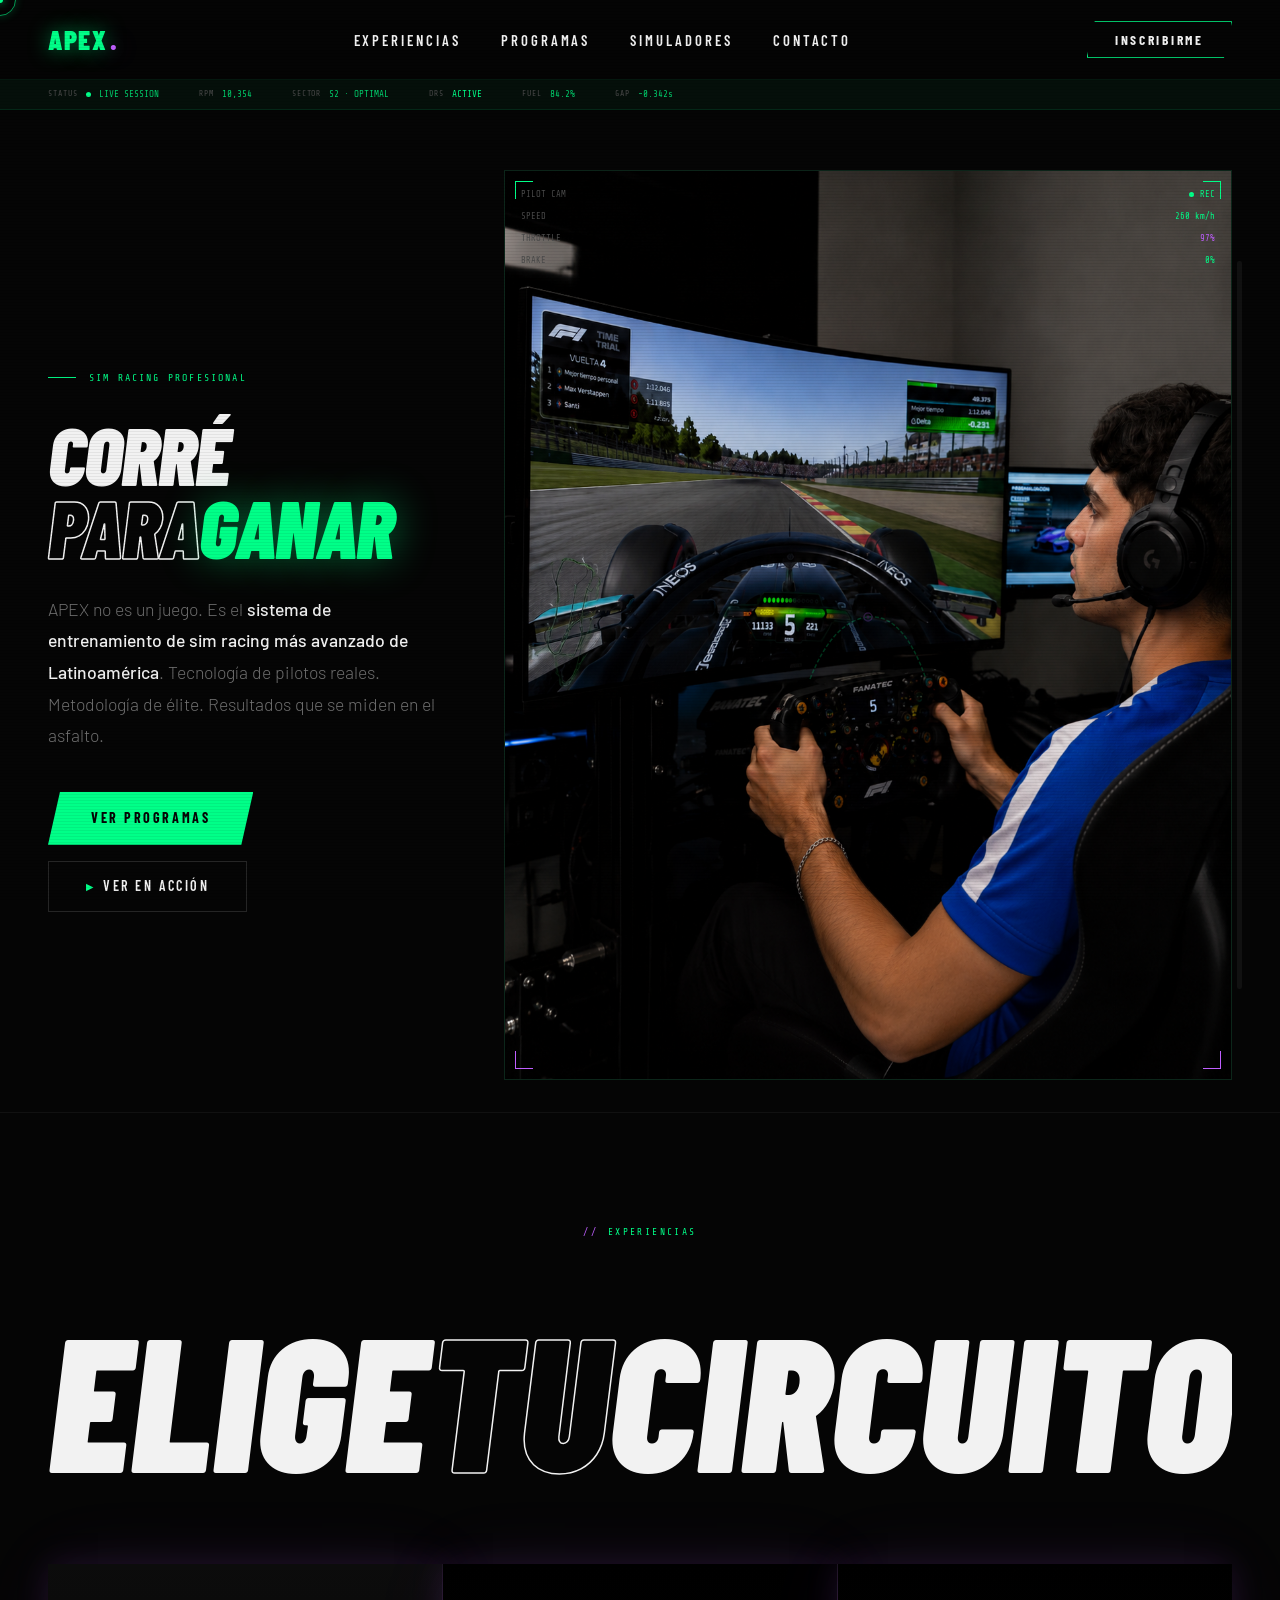
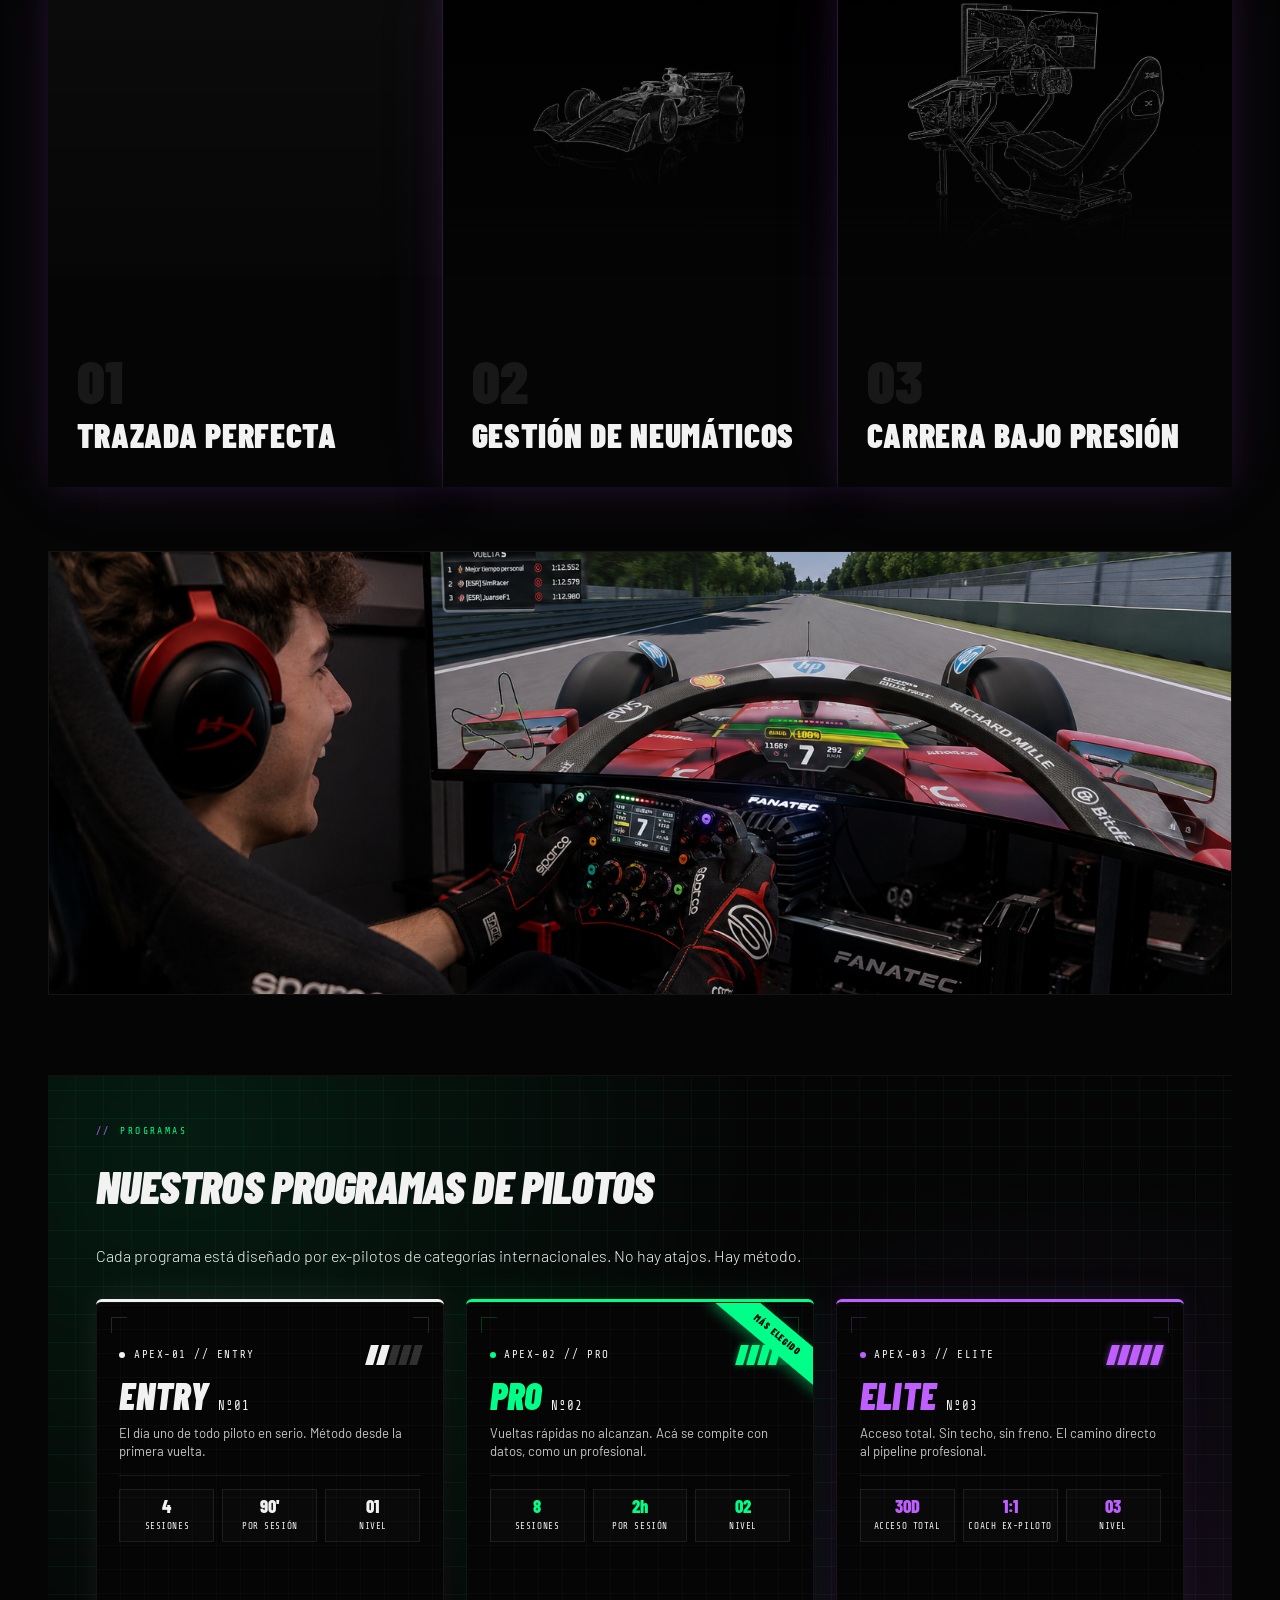
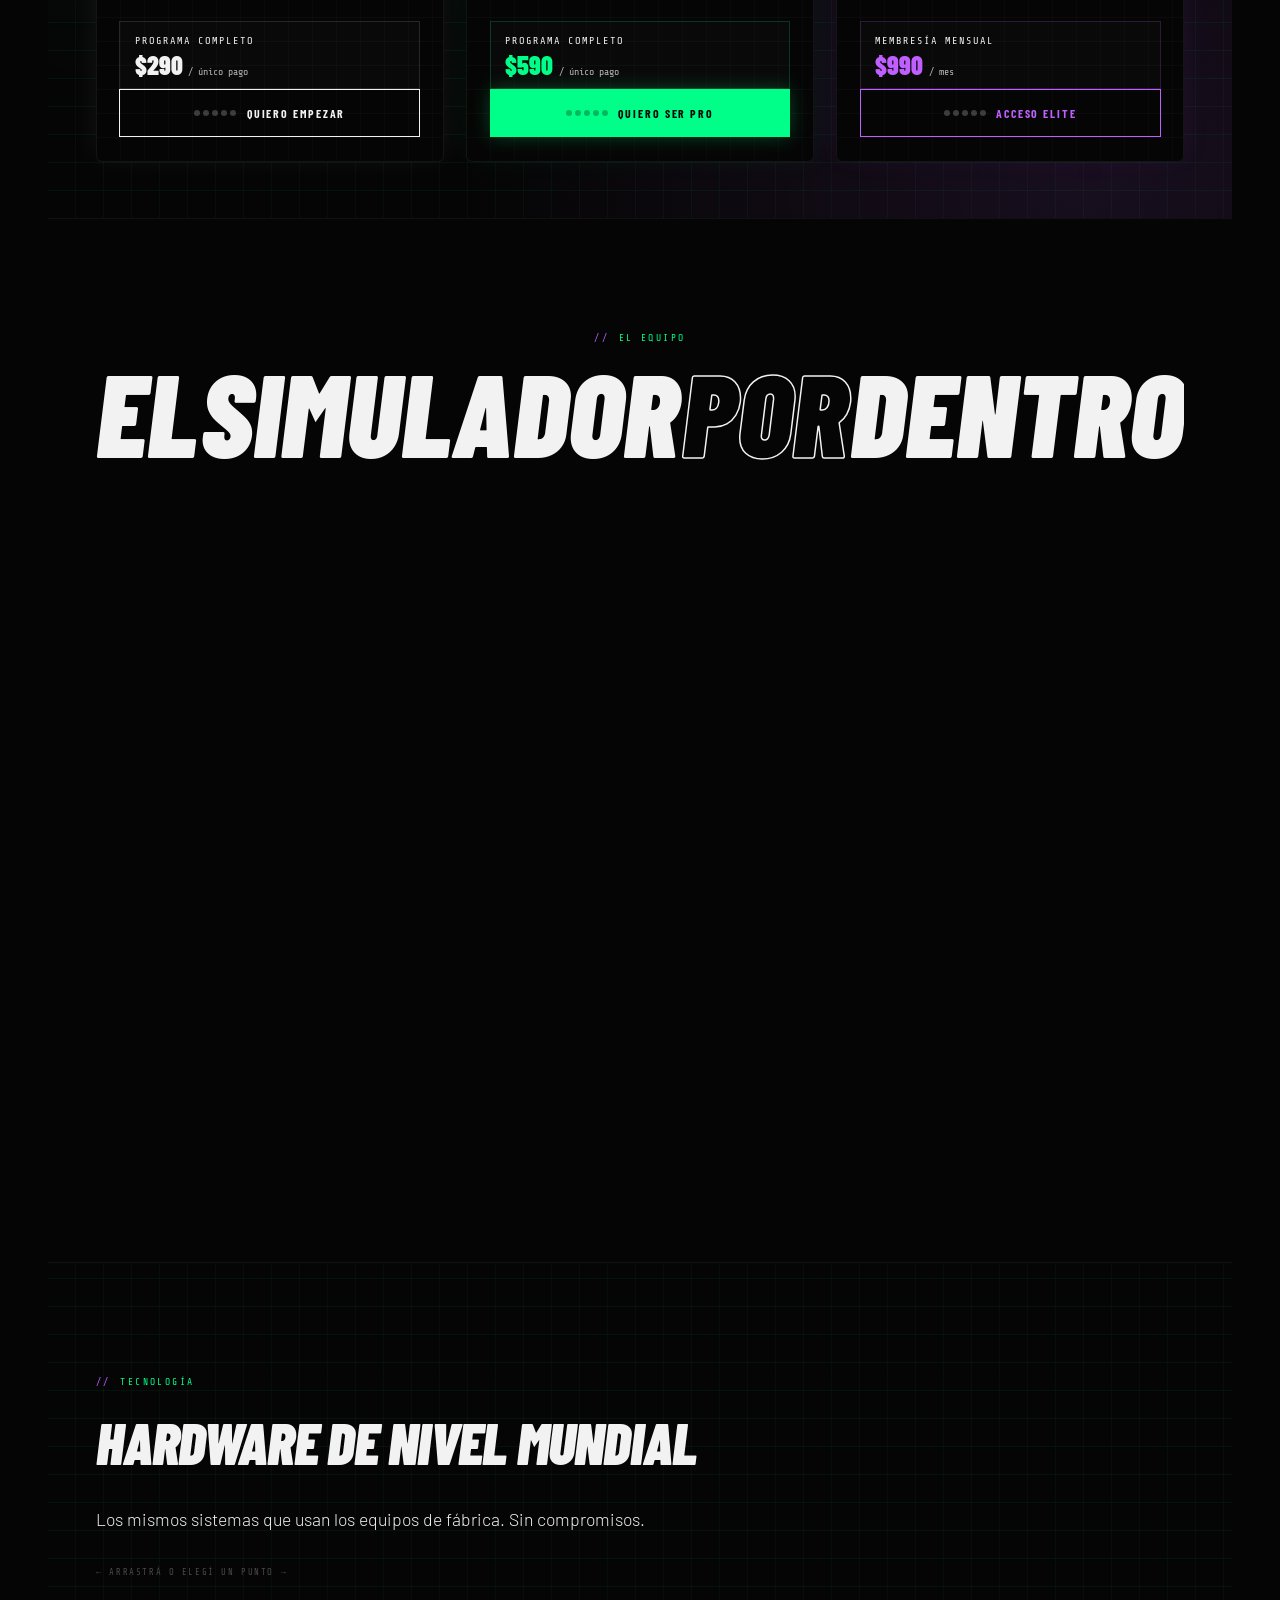
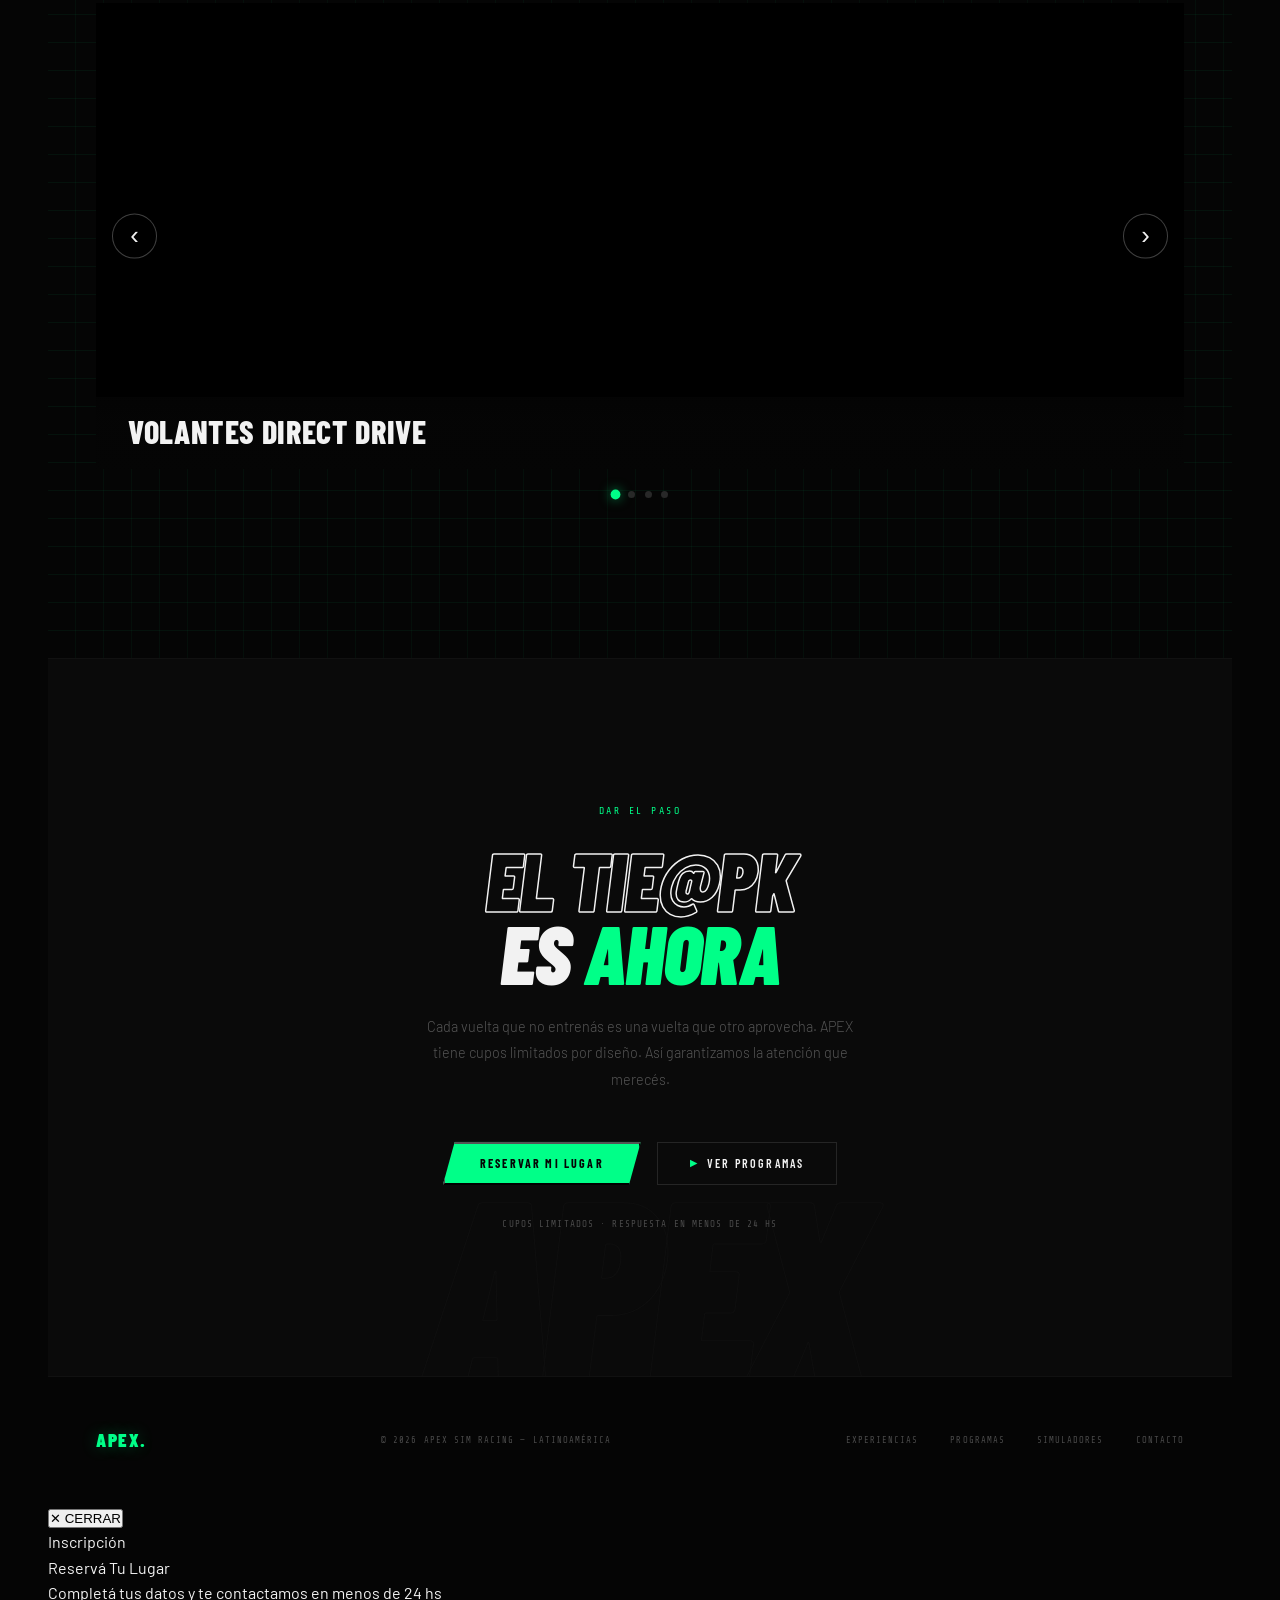
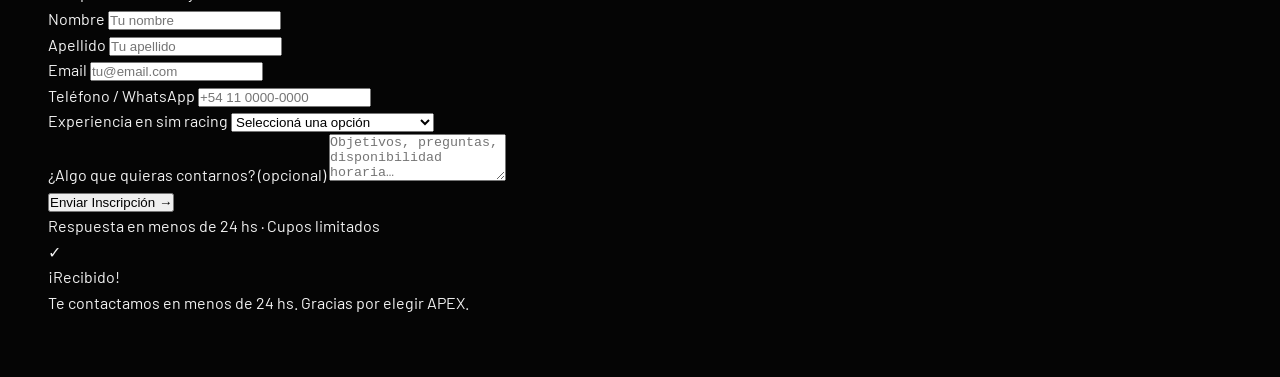
==== commit a0bfd797: "Update index.html" ====
--- a/index.html
+++ b/index.html
@@ -632,7 +632,7 @@
   </p>
 
   <div class="cta-actions reveal d3">
-    <a href="mailto:info@apexsimracing.com" class="btn-primary">Reservar Mi Lugar</a>
+    <button type="button" class="btn-primary" id="cta-reservar-btn">Reservar Mi Lugar</button>
     <a href="#programas" class="btn-ghost"><span class="play">▶</span> Ver Programas</a>
   </div>
 
@@ -790,5 +790,118 @@
 })();
 </script>
 
+<!-- ══════ MODAL FORMULARIO DE RESERVA ══════ -->
+<div class="res-modal-overlay" id="res-modal-overlay" role="dialog" aria-modal="true" aria-label="Formulario de reserva">
+  <div class="res-modal">
+    <button class="res-modal-close" id="res-modal-close">✕ CERRAR</button>
+    <div class="res-modal-eyebrow">Inscripción</div>
+    <div class="res-modal-title">Reservá Tu Lugar</div>
+    <div class="res-modal-sub">Completá tus datos y te contactamos en menos de 24 hs</div>
+
+    <!-- Formulario -->
+    <form class="res-form" id="res-form" novalidate>
+      <div class="res-form-row">
+        <div class="res-field">
+          <label for="r-nombre">Nombre</label>
+          <input type="text" id="r-nombre" name="nombre" placeholder="Tu nombre" required>
+        </div>
+        <div class="res-field">
+          <label for="r-apellido">Apellido</label>
+          <input type="text" id="r-apellido" name="apellido" placeholder="Tu apellido" required>
+        </div>
+      </div>
+      <div class="res-field">
+        <label for="r-email">Email</label>
+        <input type="email" id="r-email" name="email" placeholder="tu@email.com" required>
+      </div>
+      <div class="res-field">
+        <label for="r-tel">Teléfono / WhatsApp</label>
+        <input type="tel" id="r-tel" name="telefono" placeholder="+54 11 0000-0000">
+      </div>
+      <div class="res-field">
+        <label for="r-exp">Experiencia en sim racing</label>
+        <select id="r-exp" name="experiencia">
+          <option value="">Seleccioná una opción</option>
+          <option value="ninguna">Sin experiencia previa</option>
+          <option value="basica">Básica (menos de 6 meses)</option>
+          <option value="intermedia">Intermedia (6 meses – 2 años)</option>
+          <option value="avanzada">Avanzada (más de 2 años)</option>
+        </select>
+      </div>
+      <div class="res-field">
+        <label for="r-msg">¿Algo que quieras contarnos? (opcional)</label>
+        <textarea id="r-msg" name="mensaje" rows="3" placeholder="Objetivos, preguntas, disponibilidad horaria…"></textarea>
+      </div>
+      <input type="hidden" name="_subject" value="Nueva inscripción APEX — Desde la Home">
+      <input type="hidden" name="_captcha" value="false">
+      <input type="hidden" name="_template" value="table">
+      <button type="submit" class="res-form-submit">Enviar Inscripción →</button>
+      <p class="res-form-note">Respuesta en menos de 24 hs · Cupos limitados</p>
+    </form>
+
+    <!-- Mensaje de éxito -->
+    <div class="res-form-success" id="res-form-success">
+      <div class="res-form-success-icon">✓</div>
+      <div class="res-form-success-title">¡Recibido!</div>
+      <div class="res-form-success-sub">Te contactamos en menos de 24 hs. Gracias por elegir APEX.</div>
+    </div>
+  </div>
+</div>
+
+<!-- ═══════ SCRIPT: MODAL DE RESERVA ═══════ -->
+<script>
+(function(){
+  var resModalOverlay = document.getElementById('res-modal-overlay');
+  var resModalClose   = document.getElementById('res-modal-close');
+  var resForm         = document.getElementById('res-form');
+  var resFormSuccess  = document.getElementById('res-form-success');
+  var resBtn          = document.getElementById('cta-reservar-btn');
+  if(!resModalOverlay || !resForm || !resBtn) return;
+
+  function openResModal(){
+    resForm.reset();
+    resForm.style.display = 'flex';
+    resFormSuccess.style.display = 'none';
+    resModalOverlay.classList.add('open');
+    document.body.style.overflow = 'hidden';
+  }
+  function closeResModal(){
+    resModalOverlay.classList.remove('open');
+    document.body.style.overflow = '';
+  }
+
+  resBtn.addEventListener('click', openResModal);
+  resModalClose.addEventListener('click', closeResModal);
+  resModalOverlay.addEventListener('click', function(e){ if(e.target === resModalOverlay) closeResModal(); });
+  document.addEventListener('keydown', function(e){ if(e.key === 'Escape') closeResModal(); });
+
+  resForm.addEventListener('submit', async function(e){
+    e.preventDefault();
+    var submitBtn = resForm.querySelector('.res-form-submit');
+    var originalText = submitBtn.textContent;
+    submitBtn.textContent = 'Enviando…';
+    submitBtn.disabled = true;
+
+    var formData = new FormData(resForm);
+
+    try{
+      var res = await fetch('https://formsubmit.co/ajax/micabelenmartin@gmail.com', {
+        method: 'POST',
+        headers: { 'Accept': 'application/json' },
+        body: formData,
+      });
+      if(!res.ok) throw new Error('Error de red');
+      resForm.style.display = 'none';
+      resFormSuccess.style.display = 'flex';
+    }catch(err){
+      alert('Hubo un problema al enviar el formulario. Por favor, escribinos directamente a micabelenmartin@gmail.com');
+    }finally{
+      submitBtn.textContent = originalText;
+      submitBtn.disabled = false;
+    }
+  });
+})();
+</script>
+
 </body>
 </html>
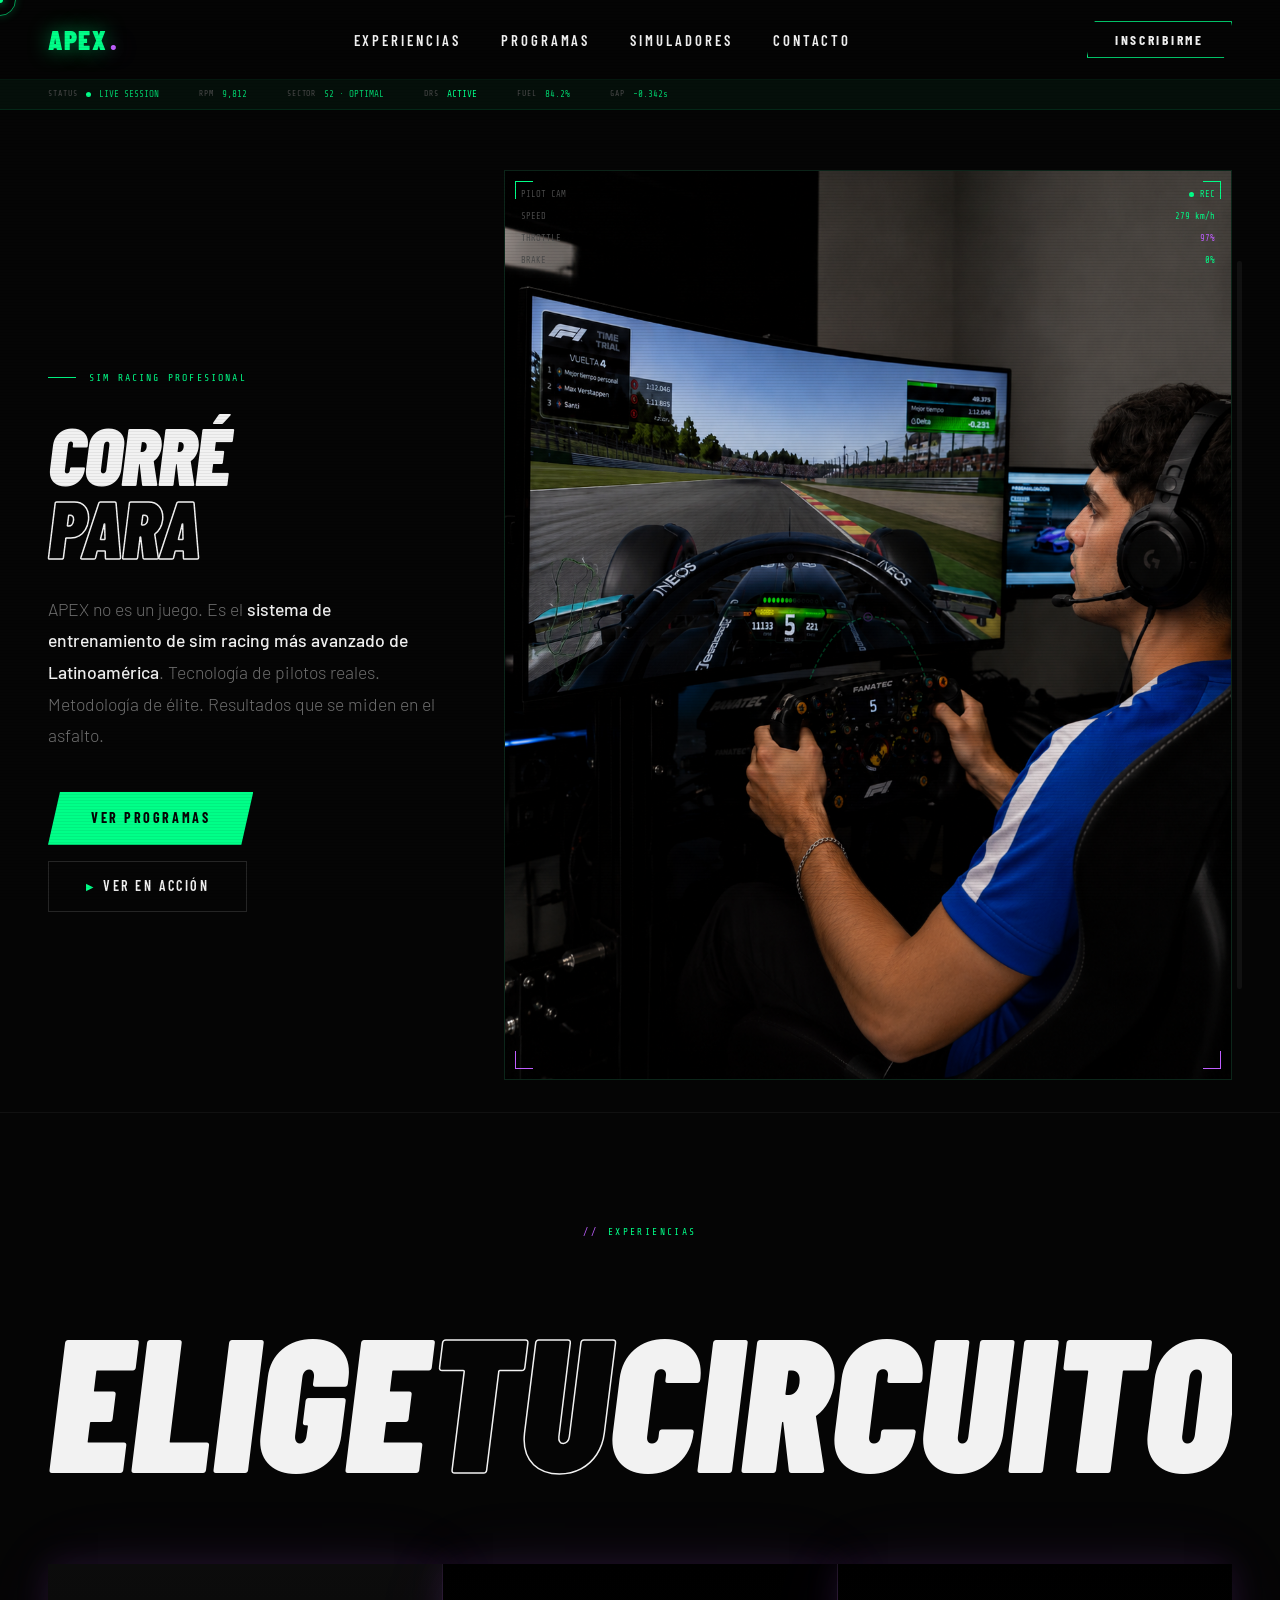
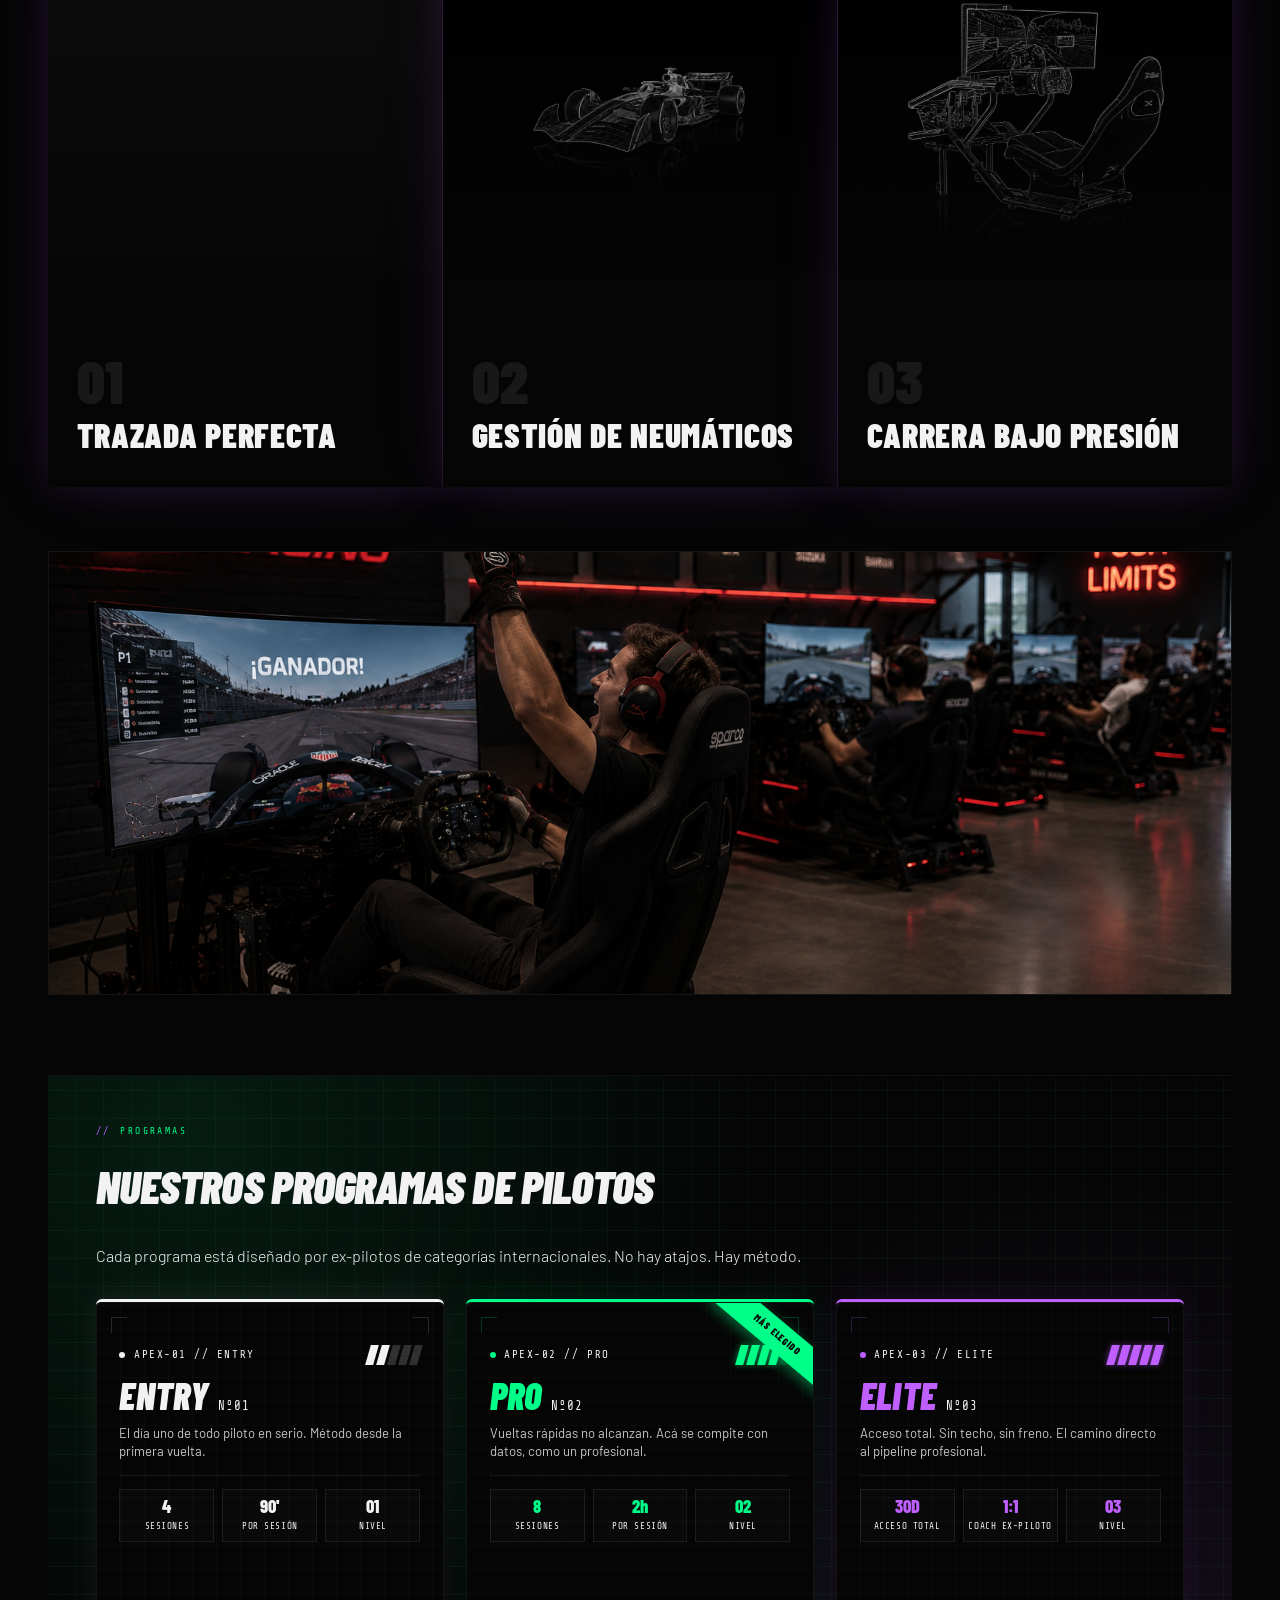
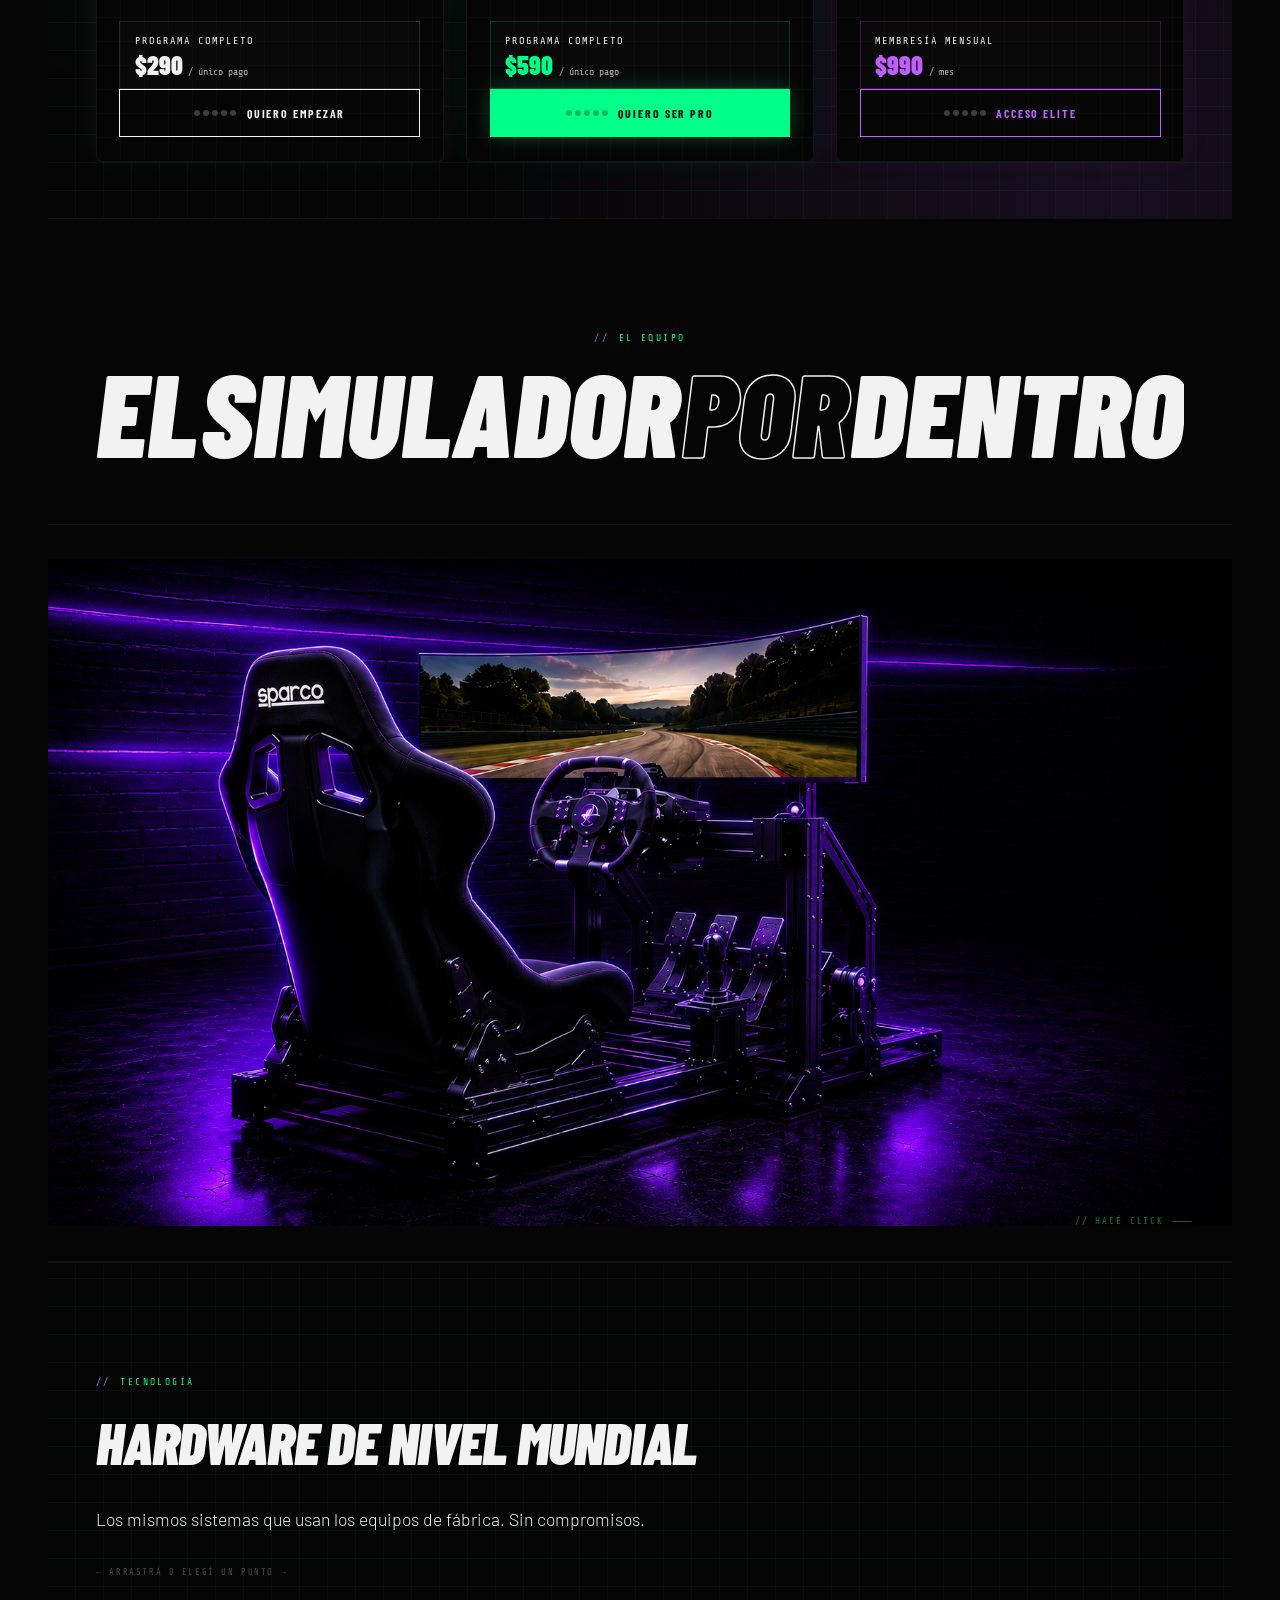
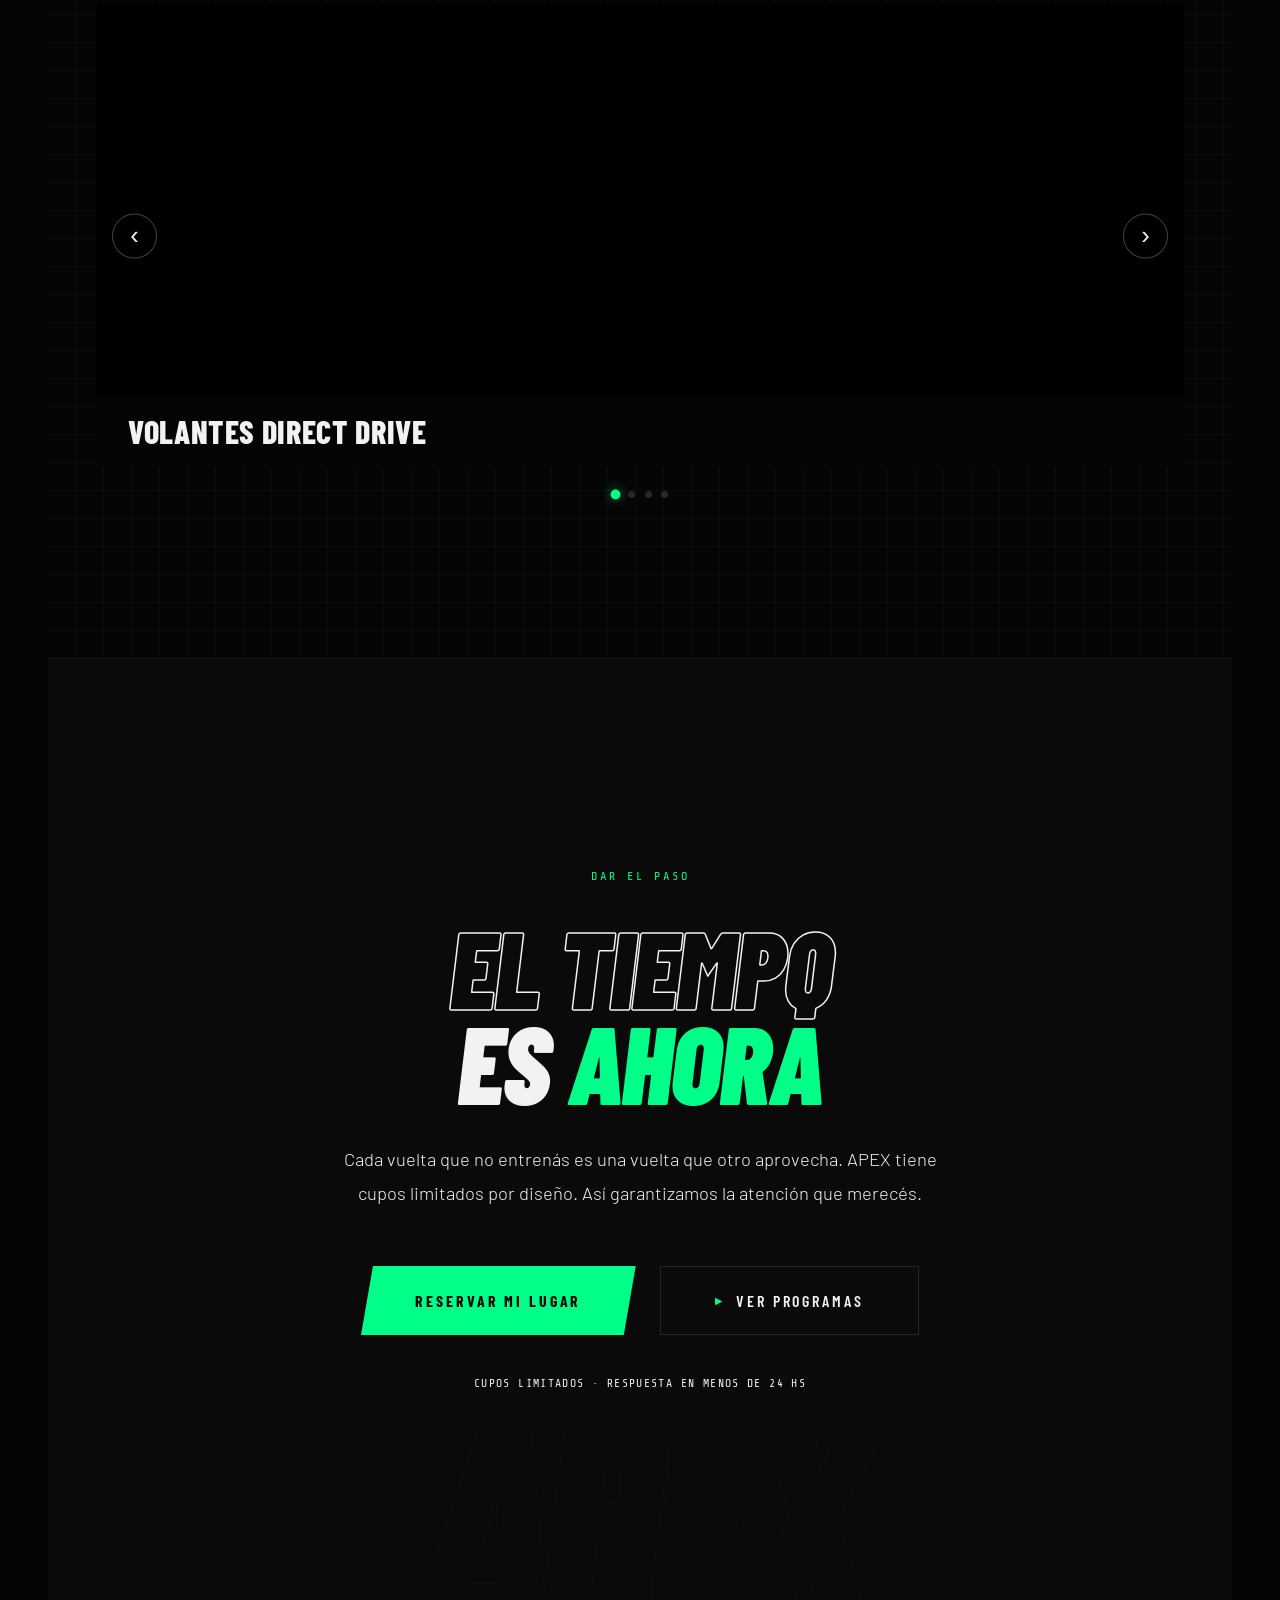
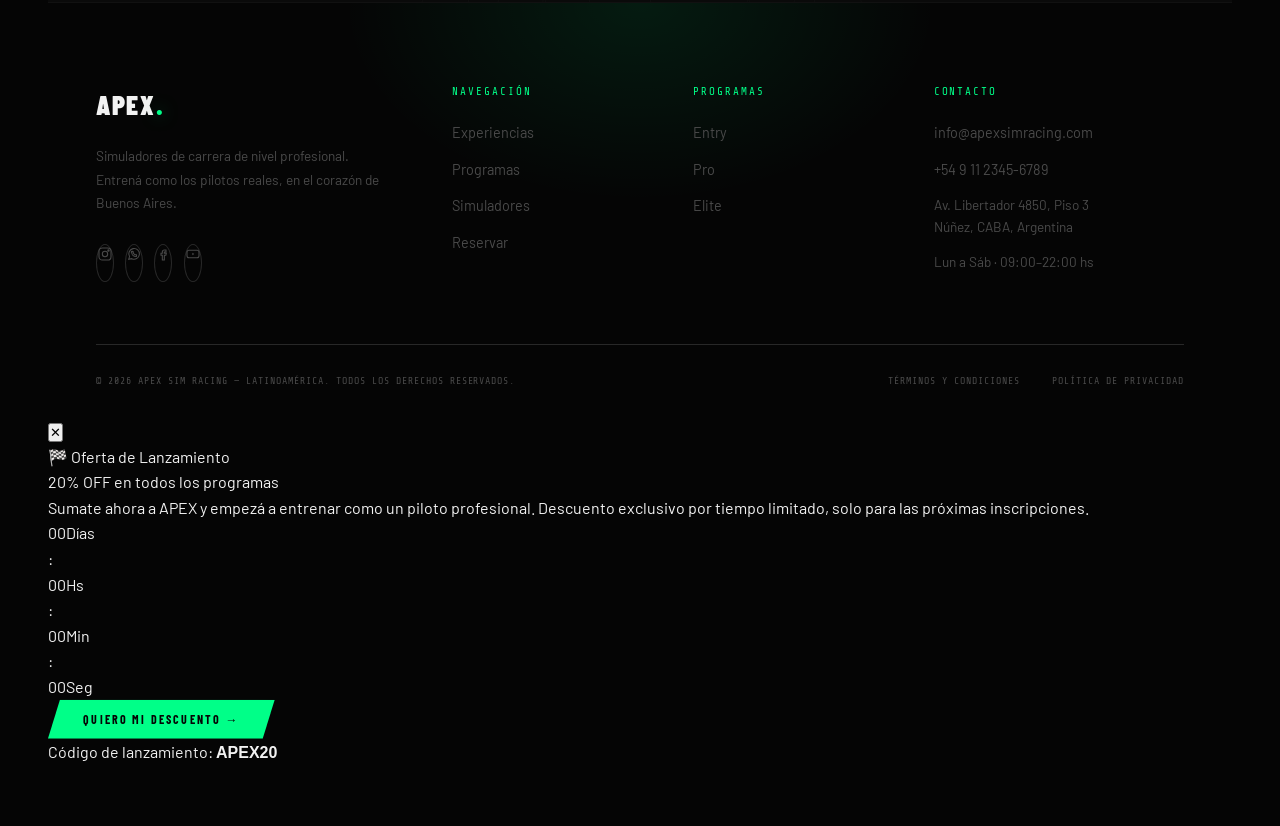
==== commit e8e02e17: "Update index.html" ====
--- a/index.html
+++ b/index.html
@@ -640,16 +640,62 @@
 </section>
 
 <!-- ═══════ FOOTER ═══════ -->
-<footer>
-  <div class="footer-logo">APEX.</div>
-  <p class="footer-copy">© 2026 APEX Sim Racing — Latinoamérica</p>
-  <div class="footer-links">
-    <a href="#experiencias">Experiencias</a>
-    <a href="#programas">Programas</a>
-    <a href="#tecnologia">Simuladores</a>
-    <a href="mailto:info@apexsimracing.com">Contacto</a>
+<footer id="site-footer">
+  <div class="footer-top">
+
+    <div class="footer-col footer-brand">
+      <div class="footer-logo">APEX<span class="dot">.</span></div>
+      <p class="footer-tagline">Simuladores de carrera de nivel profesional. Entrená como los pilotos reales, en el corazón de Buenos Aires.</p>
+      <div class="footer-social">
+        <a href="https://instagram.com/apexsimracing" target="_blank" rel="noopener" aria-label="Instagram" class="footer-social-link">
+          <svg viewBox="0 0 24 24" fill="none" stroke="currentColor" stroke-width="1.6"><rect x="3" y="3" width="18" height="18" rx="5"/><circle cx="12" cy="12" r="4"/><circle cx="17.2" cy="6.8" r="1"/></svg>
+        </a>
+        <a href="https://wa.me/5491123456789" target="_blank" rel="noopener" aria-label="WhatsApp" class="footer-social-link">
+          <svg viewBox="0 0 24 24" fill="none" stroke="currentColor" stroke-width="1.6"><path d="M4 20l1.3-4.1A8 8 0 1 1 8.7 19L4 20Z"/><path d="M8.5 9.3c0 3.6 2.9 6.5 6.5 6.5.6 0 1-.5.9-1.1l-.3-1.3c-.1-.4-.5-.7-.9-.6l-1.4.3c-1-.6-1.9-1.5-2.5-2.5l.3-1.4c.1-.4-.2-.8-.6-.9l-1.3-.3c-.6-.1-1.1.3-1.1.9v.4Z"/></svg>
+        </a>
+        <a href="https://facebook.com/apexsimracing" target="_blank" rel="noopener" aria-label="Facebook" class="footer-social-link">
+          <svg viewBox="0 0 24 24" fill="none" stroke="currentColor" stroke-width="1.6"><path d="M14 9h2.5V6H14c-1.7 0-3 1.3-3 3v2H9v3h2v7h3v-7h2.3l.7-3H14V9Z"/></svg>
+        </a>
+        <a href="https://youtube.com/@apexsimracing" target="_blank" rel="noopener" aria-label="YouTube" class="footer-social-link">
+          <svg viewBox="0 0 24 24" fill="none" stroke="currentColor" stroke-width="1.6"><rect x="3" y="6.5" width="18" height="11" rx="3"/><path d="M11 10.2v3.6l3-1.8-3-1.8Z" fill="currentColor" stroke="none"/></svg>
+        </a>
+      </div>
+    </div>
+
+    <div class="footer-col">
+      <div class="footer-col-title">Navegación</div>
+      <a href="#experiencias">Experiencias</a>
+      <a href="#programas">Programas</a>
+      <a href="#tecnologia">Simuladores</a>
+      <a href="#cta">Reservar</a>
+    </div>
+
+    <div class="footer-col">
+      <div class="footer-col-title">Programas</div>
+      <a href="detalle.html?prog=entry">Entry</a>
+      <a href="detalle.html?prog=pro">Pro</a>
+      <a href="detalle.html?prog=elite">Elite</a>
+    </div>
+
+    <div class="footer-col footer-contact">
+      <div class="footer-col-title">Contacto</div>
+      <a href="mailto:info@apexsimracing.com" class="footer-contact-line">info@apexsimracing.com</a>
+      <a href="https://wa.me/5491123456789" target="_blank" rel="noopener" class="footer-contact-line">+54 9 11 2345-6789</a>
+      <p class="footer-contact-line footer-address">Av. Libertador 4850, Piso 3<br>Núñez, CABA, Argentina</p>
+      <p class="footer-contact-line footer-hours">Lun a Sáb · 09:00–22:00 hs</p>
+    </div>
+
+  </div>
+
+  <div class="footer-bottom">
+    <p class="footer-copy">© 2026 APEX Sim Racing — Latinoamérica. Todos los derechos reservados.</p>
+    <div class="footer-legal">
+      <a href="#">Términos y Condiciones</a>
+      <a href="#">Política de Privacidad</a>
+    </div>
   </div>
 </footer>
+
 
 <script src="script.js"></script>
 
@@ -790,6 +836,35 @@
 })();
 </script>
 
+<!-- ══════ OFERTA DE LANZAMIENTO (POPUP) ══════ -->
+<div class="offer-modal-overlay" id="offer-modal-overlay" role="dialog" aria-modal="true" aria-label="Oferta de lanzamiento">
+  <div class="offer-modal">
+    <button type="button" class="offer-modal-close" id="offer-modal-close" aria-label="Cerrar">✕</button>
+
+    <div class="offer-badge">🏁 Oferta de Lanzamiento</div>
+
+    <div class="offer-title">
+      <span class="offer-title-num">20%</span> OFF
+      <span class="offer-title-sub">en todos los programas</span>
+    </div>
+
+    <p class="offer-desc">Sumate ahora a APEX y empezá a entrenar como un piloto profesional. Descuento exclusivo por tiempo limitado, solo para las próximas inscripciones.</p>
+
+    <div class="offer-timer" id="offer-timer">
+      <div class="offer-timer-unit"><span class="offer-timer-num" id="offer-d">00</span><span class="offer-timer-lbl">Días</span></div>
+      <span class="offer-timer-colon">:</span>
+      <div class="offer-timer-unit"><span class="offer-timer-num" id="offer-h">00</span><span class="offer-timer-lbl">Hs</span></div>
+      <span class="offer-timer-colon">:</span>
+      <div class="offer-timer-unit"><span class="offer-timer-num" id="offer-m">00</span><span class="offer-timer-lbl">Min</span></div>
+      <span class="offer-timer-colon">:</span>
+      <div class="offer-timer-unit"><span class="offer-timer-num" id="offer-s">00</span><span class="offer-timer-lbl">Seg</span></div>
+    </div>
+
+    <button type="button" class="btn-primary offer-cta" id="offer-cta-btn">Quiero Mi Descuento →</button>
+    <div class="offer-code">Código de lanzamiento: <strong>APEX20</strong></div>
+  </div>
+</div>
+
 <!-- ══════ MODAL FORMULARIO DE RESERVA ══════ -->
 <div class="res-modal-overlay" id="res-modal-overlay" role="dialog" aria-modal="true" aria-label="Formulario de reserva">
   <div class="res-modal">
--- a/style.css
+++ b/style.css
@@ -258,6 +258,7 @@
   letter-spacing:.18em;text-transform:uppercase;
   background:var(--green);color:var(--black);
   padding:.75rem 2.2rem;display:inline-block;
+  border:none;cursor:pointer;
   clip-path:polygon(12px 0%,100% 0%,calc(100% - 12px) 100%,0% 100%);
   transition:all .25s;box-shadow:0 0 20px rgba(0,255,136,.25);
 }
@@ -1268,7 +1269,7 @@
 ══════════════════════════════ */
 #cta{
   background:var(--dark);border-top:1px solid #111;
-  padding:9rem 3rem;text-align:center;position:relative;overflow:hidden;
+  padding:13rem 3rem;text-align:center;position:relative;overflow:hidden;
 }
 .cta-bg-text{
   position:absolute;bottom:-2rem;left:50%;transform:translateX(-50%);
@@ -1276,29 +1277,114 @@
   font-size:20vw;color:transparent;-webkit-text-stroke:1px #0f0f0f;
   white-space:nowrap;pointer-events:none;user-select:none;letter-spacing:-.05em;line-height:1;
 }
-.cta-tag{font-family:var(--ff-mono);font-size:.62rem;letter-spacing:.25em;text-transform:uppercase;color:var(--green);display:block;margin-bottom:1.5rem}
+.cta-tag{font-family:var(--ff-mono);font-size:.75rem;letter-spacing:.25em;text-transform:uppercase;color:var(--green);display:block;margin-bottom:2rem}
 .cta-title{
   font-family:var(--ff-display);font-weight:900;font-style:italic;
-  font-size:clamp(3.2rem,6.5vw,7rem);line-height:.88;
-  text-transform:uppercase;letter-spacing:-.02em;margin-bottom:1.5rem;
+  font-size:clamp(4rem,8.5vw,9.5rem);line-height:.88;
+  text-transform:uppercase;letter-spacing:-.02em;margin-bottom:2rem;
 }
 .cta-main-text{display:inline-block}
-.cta-sub{font-size:.9rem;color:#555;max-width:460px;margin:0 auto 3rem;font-weight:300;line-height:1.85}
-.cta-actions{display:flex;gap:1rem;justify-content:center;flex-wrap:wrap}
-.cta-note{margin-top:2rem;font-family:var(--ff-mono);font-size:.58rem;letter-spacing:.12em;color:var(--muted);text-transform:uppercase}
+.cta-sub{font-size:1.15rem;color:var(--white);max-width:600px;margin:0 auto 3.5rem;font-weight:300;line-height:1.85}
+.cta-actions{display:flex;gap:1.5rem;justify-content:center;flex-wrap:wrap}
+.cta-actions .btn-primary,.cta-actions .btn-ghost{font-size:1rem;padding:1.3rem 3.4rem}
+.cta-actions .btn-ghost{gap:.7rem}
+.cta-note{margin-top:2.5rem;font-family:var(--ff-mono);font-size:.72rem;letter-spacing:.12em;color:var(--white);text-transform:uppercase}
 
 /* ══════════════════════════════
    FOOTER
 ══════════════════════════════ */
 footer{
   background:var(--black);border-top:1px solid #111;
-  padding:3rem;display:flex;align-items:center;justify-content:space-between;flex-wrap:wrap;gap:1rem;
-}
-.footer-logo{font-family:var(--ff-display);font-weight:900;font-size:1.2rem;letter-spacing:.08em;color:var(--green);text-shadow:0 0 16px rgba(0,255,136,.3)}
-.footer-copy{font-family:var(--ff-mono);font-size:.55rem;letter-spacing:.12em;color:var(--muted);text-transform:uppercase}
-.footer-links{display:flex;gap:2rem;flex-wrap:wrap}
-.footer-links a{font-family:var(--ff-mono);font-size:.55rem;letter-spacing:.12em;color:var(--muted);text-transform:uppercase;transition:color .2s}
-.footer-links a:hover{color:var(--green)}
+  padding:5rem 3rem 0;
+  position:relative;overflow:hidden;
+}
+footer::before{
+  content:'';position:absolute;top:-200px;left:50%;transform:translateX(-50%);
+  width:600px;height:400px;
+  background:radial-gradient(ellipse at center, var(--green-glow), transparent 70%);
+  pointer-events:none;opacity:.5;
+}
+
+.footer-top{
+  position:relative;z-index:1;
+  display:grid;
+  grid-template-columns:1.6fr 1fr 1fr 1.3fr;
+  gap:3rem;
+  max-width:1400px;margin:0 auto;
+  padding-bottom:3rem;
+}
+
+.footer-col-title{
+  font-family:var(--ff-mono);font-size:.68rem;letter-spacing:.18em;
+  text-transform:uppercase;color:var(--green);margin-bottom:1.3rem;
+}
+
+.footer-col a{
+  display:block;
+  font-family:var(--ff-body);font-size:.9rem;color:var(--muted);
+  margin-bottom:.85rem;transition:color .2s;width:fit-content;
+}
+.footer-col a:hover{color:var(--white)}
+
+.footer-brand{padding-right:1.5rem}
+.footer-logo{
+  font-family:var(--ff-display);font-weight:900;font-size:1.7rem;letter-spacing:.06em;
+  color:var(--white);margin-bottom:1.1rem;
+}
+.footer-logo .dot{color:var(--green);text-shadow:0 0 16px rgba(0,255,136,.5)}
+.footer-tagline{
+  font-family:var(--ff-body);font-size:.85rem;line-height:1.75;
+  color:var(--muted);max-width:320px;margin-bottom:1.8rem;
+}
+
+.footer-social{display:flex;gap:.7rem}
+.footer-social-link{
+  display:flex;align-items:center;justify-content:center;
+  width:38px;height:38px;border-radius:50%;
+  border:1px solid var(--muted2);color:var(--muted);
+  transition:border-color .2s,color .2s,transform .2s;
+}
+.footer-social-link svg{width:16px;height:16px}
+.footer-social-link:hover{
+  border-color:var(--green);color:var(--green);transform:translateY(-2px);
+}
+
+.footer-contact-line{
+  font-family:var(--ff-body);font-size:.85rem;color:var(--muted);
+  margin-bottom:.85rem;line-height:1.6;
+}
+.footer-contact-line.footer-address,.footer-contact-line.footer-hours{color:var(--muted)}
+a.footer-contact-line:hover{color:var(--white)}
+
+.footer-bottom{
+  position:relative;z-index:1;
+  max-width:1400px;margin:0 auto;
+  border-top:1px solid var(--muted2);
+  padding:1.8rem 0;
+  display:flex;align-items:center;justify-content:space-between;flex-wrap:wrap;gap:1rem;
+}
+.footer-copy{
+  font-family:var(--ff-mono);font-size:.62rem;letter-spacing:.1em;
+  color:var(--muted);text-transform:uppercase;
+}
+.footer-legal{display:flex;gap:2rem;flex-wrap:wrap}
+.footer-legal a{
+  font-family:var(--ff-mono);font-size:.62rem;letter-spacing:.1em;
+  color:var(--muted);text-transform:uppercase;transition:color .2s;
+}
+.footer-legal a:hover{color:var(--green)}
+
+@media(max-width:1024px){
+  .footer-top{grid-template-columns:1fr 1fr;row-gap:2.5rem}
+  .footer-brand{grid-column:1 / -1}
+}
+
+@media(max-width:768px){
+  footer{padding:3.5rem 1.5rem 0}
+  .footer-top{grid-template-columns:1fr;gap:2.5rem;padding-bottom:2.5rem}
+  .footer-brand{grid-column:auto}
+  .footer-bottom{flex-direction:column;align-items:flex-start;gap:1rem;padding:1.5rem 0 2rem}
+}
 
 /* ══════════════════════════════
    REVEAL ANIMATIONS
@@ -1418,8 +1504,6 @@
   .cta-title{font-size:clamp(2.8rem,12vw,4.5rem)}
   .cta-sub{font-size:.85rem}
 
-  footer{flex-direction:column;align-items:flex-start;gap:1.5rem;padding:2rem 1.5rem}
-  .footer-links{gap:1rem}
 }
 
 @media(max-width:480px){
@@ -1539,3 +1623,84 @@
   .sim-header{padding:0 1.5rem;margin-bottom:2.5rem}
   .sim-reveal-wrap{cursor:pointer}
 }
+
+/* ══════════════════════════════
+   MODAL DE RESERVA (home)
+══════════════════════════════ */
+.res-modal-overlay{
+  position:fixed;inset:0;background:rgba(5,5,5,.88);
+  backdrop-filter:blur(8px);z-index:9000;
+  display:flex;align-items:center;justify-content:center;padding:2rem;
+  opacity:0;pointer-events:none;transition:opacity .3s ease;
+}
+.res-modal-overlay.open{ opacity:1;pointer-events:all }
+.res-modal{
+  background:var(--black);border:1px solid rgba(191,95,255,.25);
+  box-shadow:0 0 60px rgba(191,95,255,.15);
+  padding:3rem;width:100%;max-width:540px;position:relative;
+  transform:translateY(20px);transition:transform .3s ease;
+  max-height:90vh;overflow-y:auto;
+}
+.res-modal-overlay.open .res-modal{ transform:translateY(0) }
+.res-modal-close{
+  position:absolute;top:1.2rem;right:1.5rem;
+  background:none;border:none;font-family:var(--ff-mono);
+  font-size:.7rem;color:var(--muted);cursor:pointer;letter-spacing:.1em;transition:color .2s;
+}
+.res-modal-close:hover{ color:var(--white) }
+.res-modal-eyebrow{
+  font-family:var(--ff-mono);font-size:.58rem;letter-spacing:.22em;
+  text-transform:uppercase;color:var(--violet);margin-bottom:.8rem;
+}
+.res-modal-eyebrow::before{ content:'// ';color:var(--green) }
+.res-modal-title{
+  font-family:var(--ff-display);font-weight:900;font-style:italic;
+  font-size:2.4rem;text-transform:uppercase;color:var(--white);
+  margin-bottom:.4rem;line-height:.95;
+}
+.res-modal-sub{
+  font-family:var(--ff-mono);font-size:.58rem;color:var(--muted);
+  letter-spacing:.08em;margin-bottom:2rem;
+}
+.res-form{ display:flex;flex-direction:column;gap:1rem }
+.res-field{ display:flex;flex-direction:column;gap:.35rem }
+.res-field label{
+  font-family:var(--ff-mono);font-size:.52rem;letter-spacing:.18em;
+  text-transform:uppercase;color:var(--muted);
+}
+.res-field input,.res-field textarea,.res-field select{
+  background:#0a0a0a;border:1px solid #222;color:var(--white);
+  font-family:var(--ff-body);font-size:.9rem;padding:.7rem 1rem;
+  outline:none;transition:border-color .2s;width:100%;resize:none;appearance:none;
+}
+.res-field input:focus,.res-field textarea:focus,.res-field select:focus{
+  border-color:var(--violet);box-shadow:0 0 0 2px rgba(191,95,255,.1);
+}
+.res-field select option{ background:#0a0a0a }
+.res-form-row{ display:grid;grid-template-columns:1fr 1fr;gap:1rem }
+.res-form-submit{
+  font-family:var(--ff-display);font-size:.85rem;font-weight:700;
+  letter-spacing:.18em;text-transform:uppercase;
+  background:var(--violet);color:var(--white);border:none;
+  padding:.9rem;cursor:pointer;
+  clip-path:polygon(10px 0%,100% 0%,calc(100% - 10px) 100%,0% 100%);
+  transition:all .25s;box-shadow:0 0 20px rgba(191,95,255,.3);
+  margin-top:.5rem;width:100%;
+}
+.res-form-submit:hover{ background:var(--violet-dim);box-shadow:0 0 36px rgba(191,95,255,.5) }
+.res-form-submit:disabled{ opacity:.6;cursor:not-allowed }
+.res-form-note{
+  font-family:var(--ff-mono);font-size:.5rem;letter-spacing:.1em;
+  color:var(--muted);text-transform:uppercase;text-align:center;
+}
+.res-form-success{
+  display:none;flex-direction:column;align-items:center;
+  gap:1rem;padding:2rem 0;text-align:center;
+}
+.res-form-success-icon{ font-size:2.5rem;color:var(--violet);font-family:var(--ff-display);font-weight:900 }
+.res-form-success-title{ font-family:var(--ff-display);font-weight:900;font-size:1.8rem;text-transform:uppercase;color:var(--white) }
+.res-form-success-sub{ font-family:var(--ff-mono);font-size:.6rem;color:var(--muted);letter-spacing:.1em }
+@media(max-width:560px){
+  .res-modal{ padding:2rem 1.5rem }
+  .res-form-row{ grid-template-columns:1fr }
+}
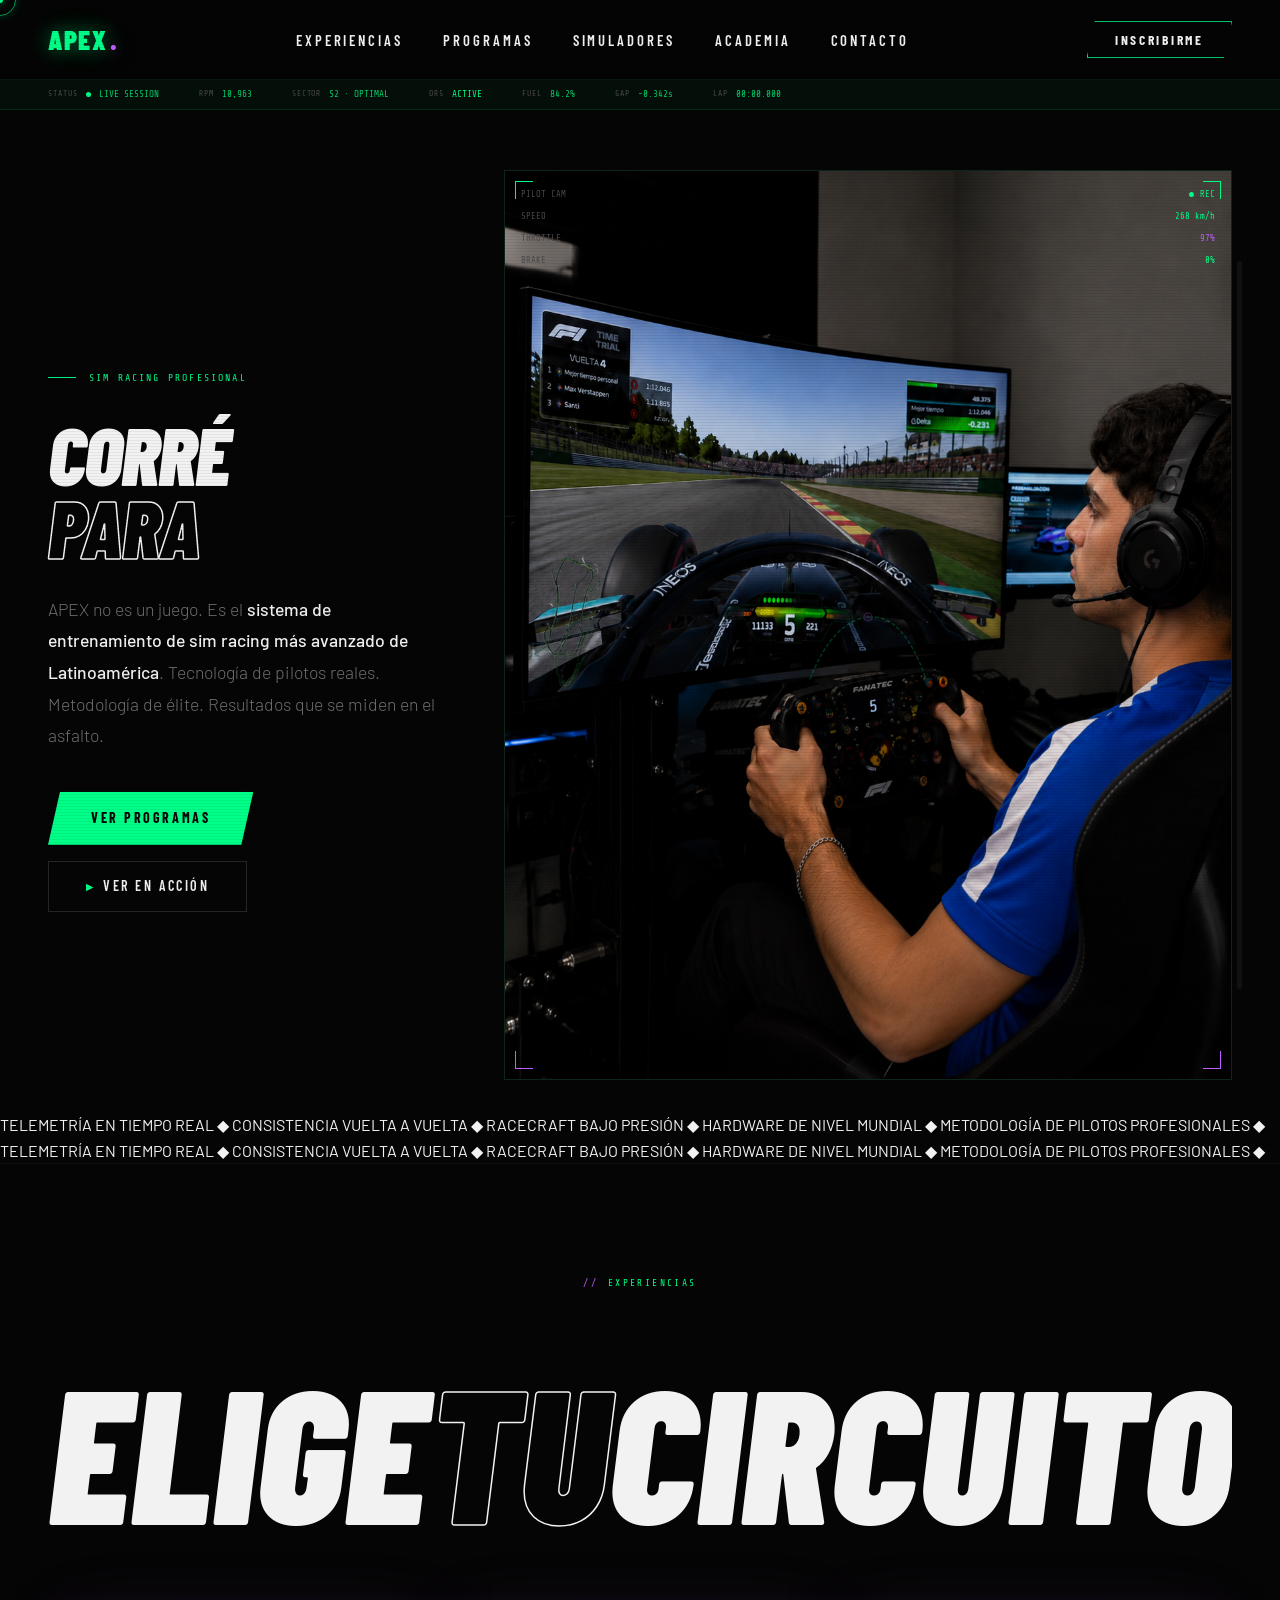
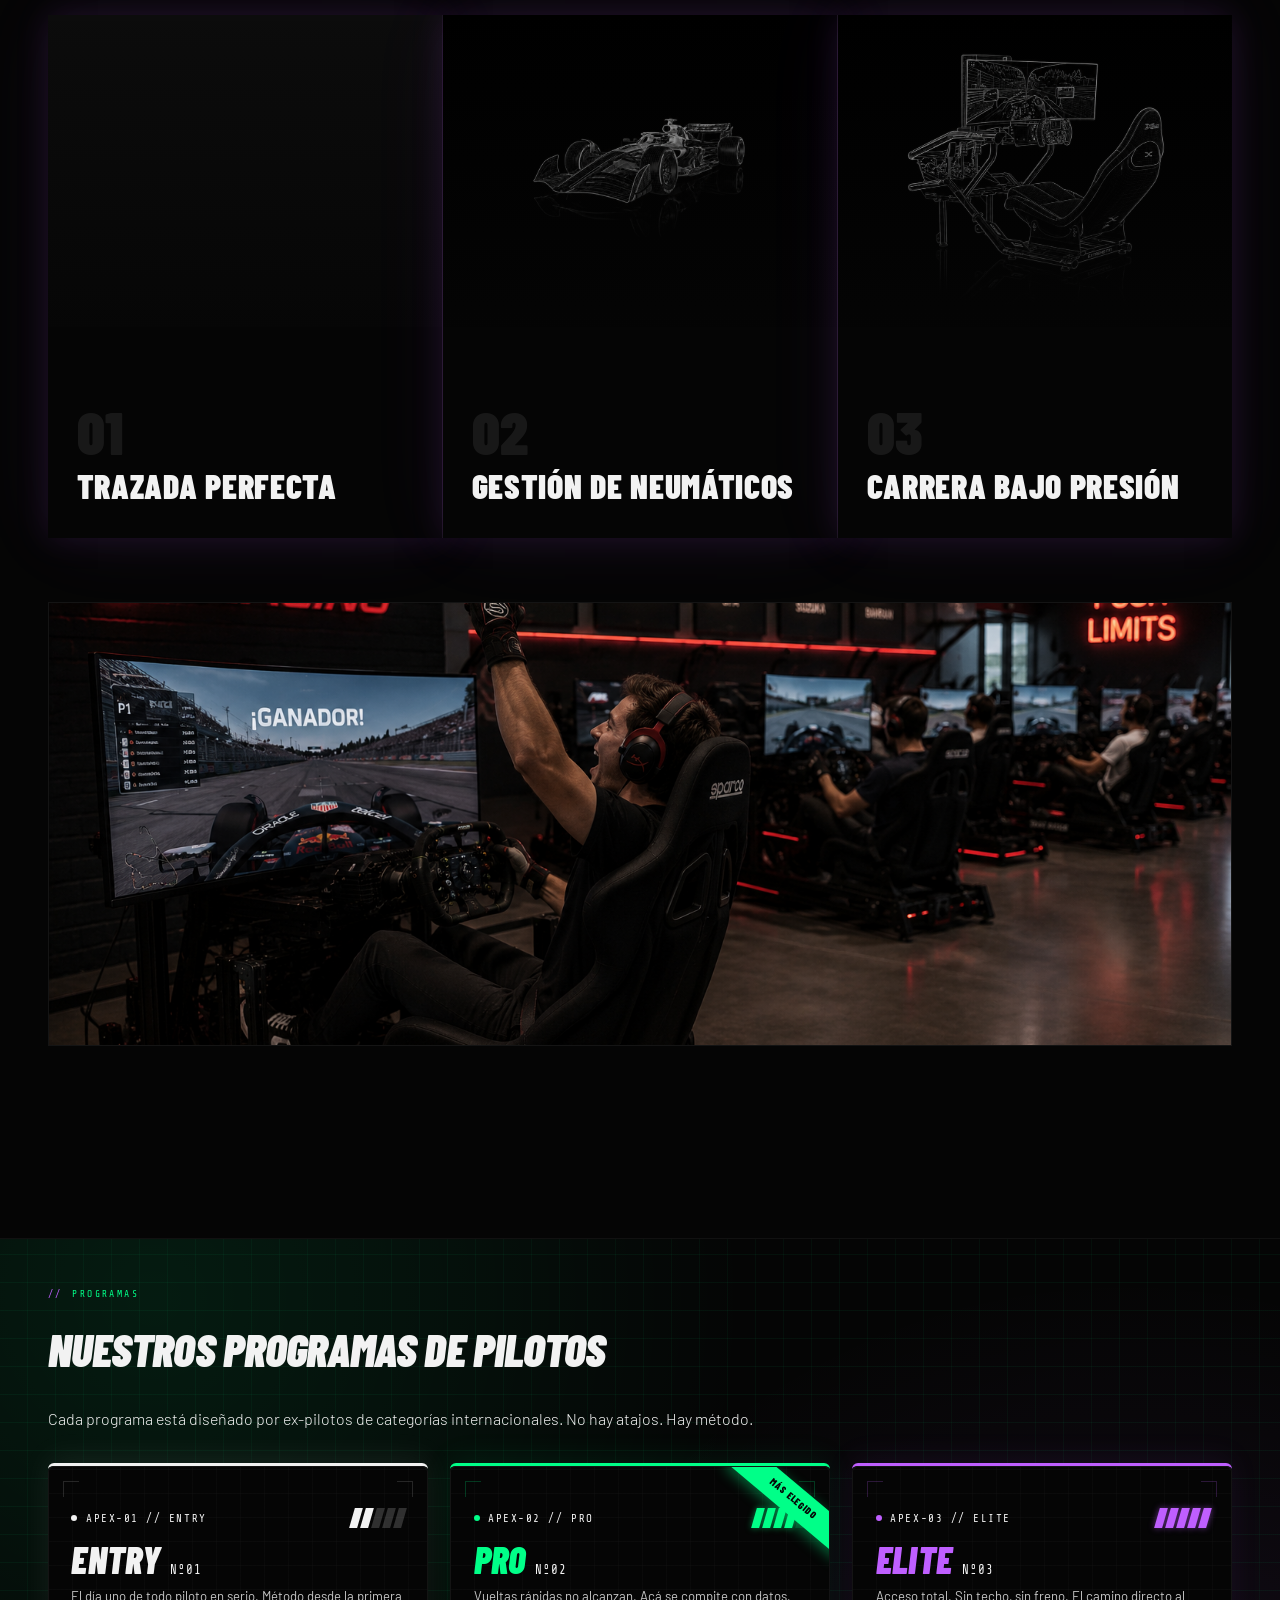
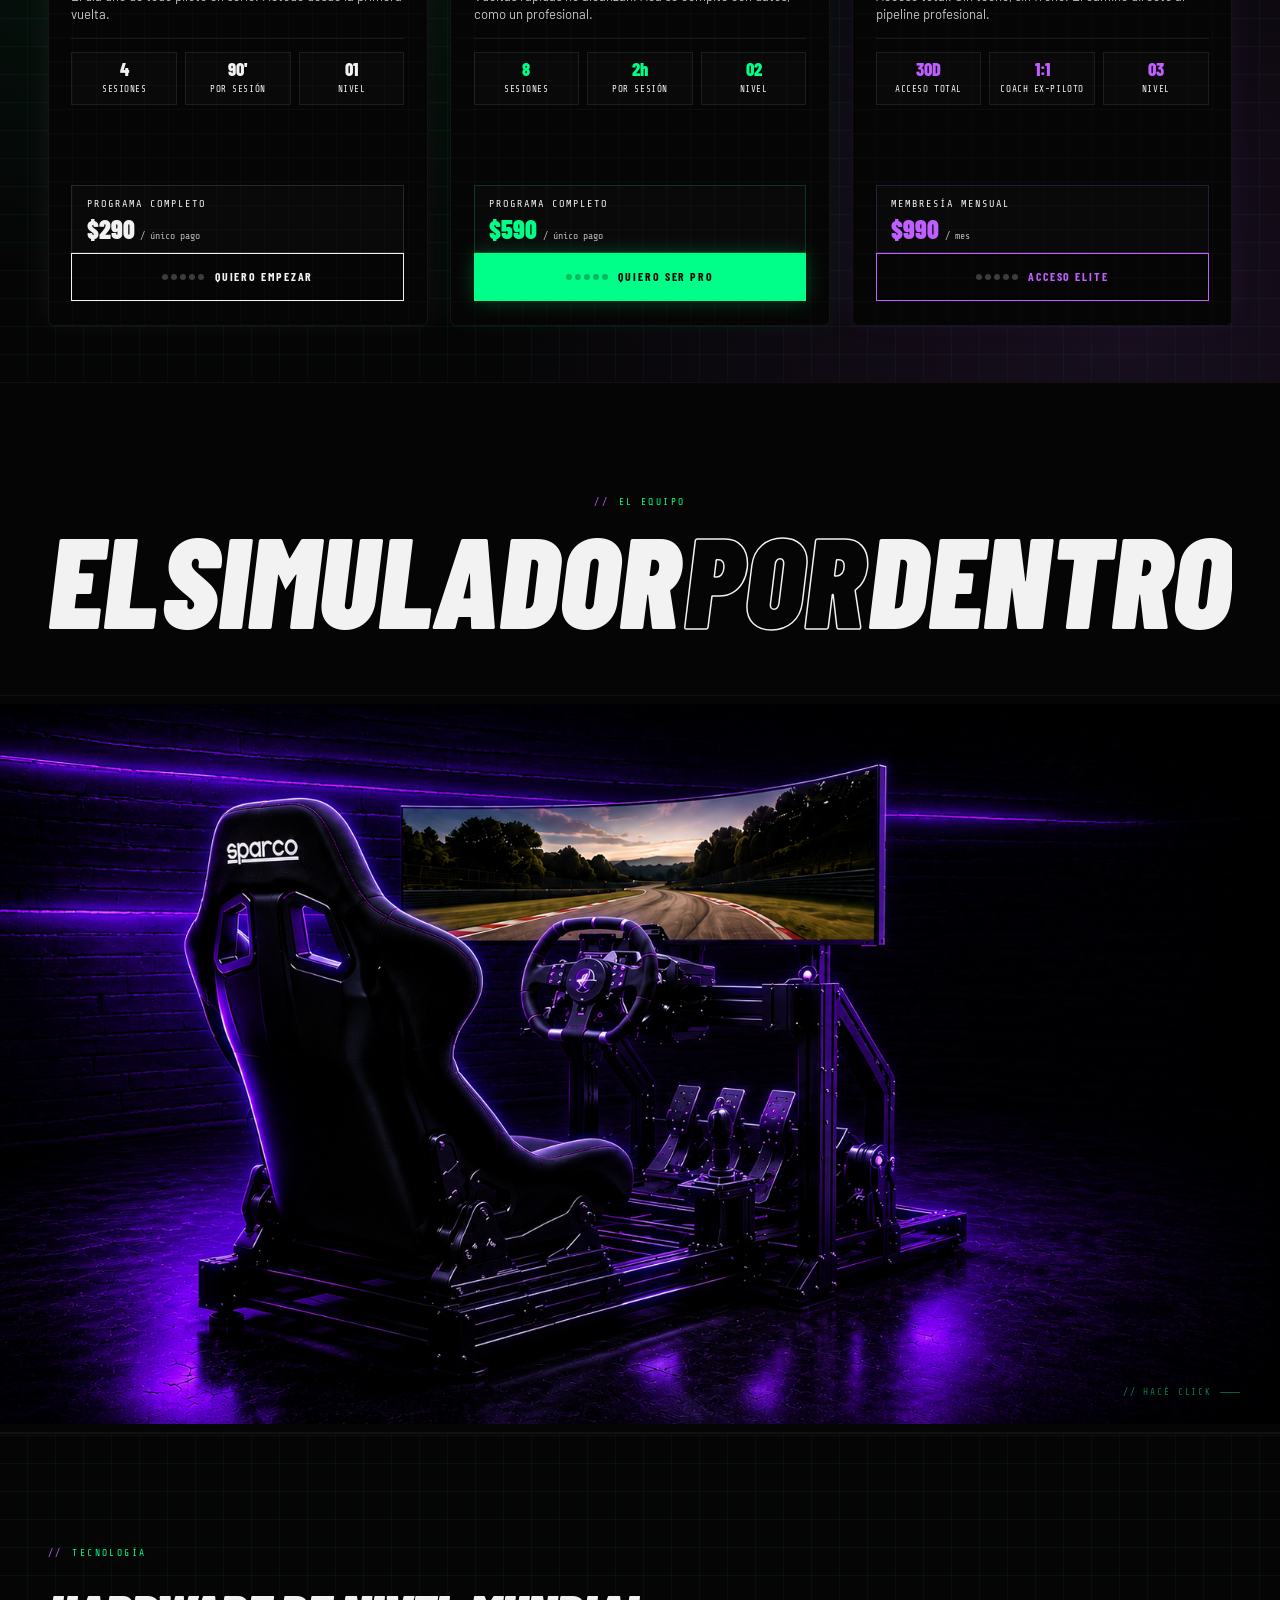
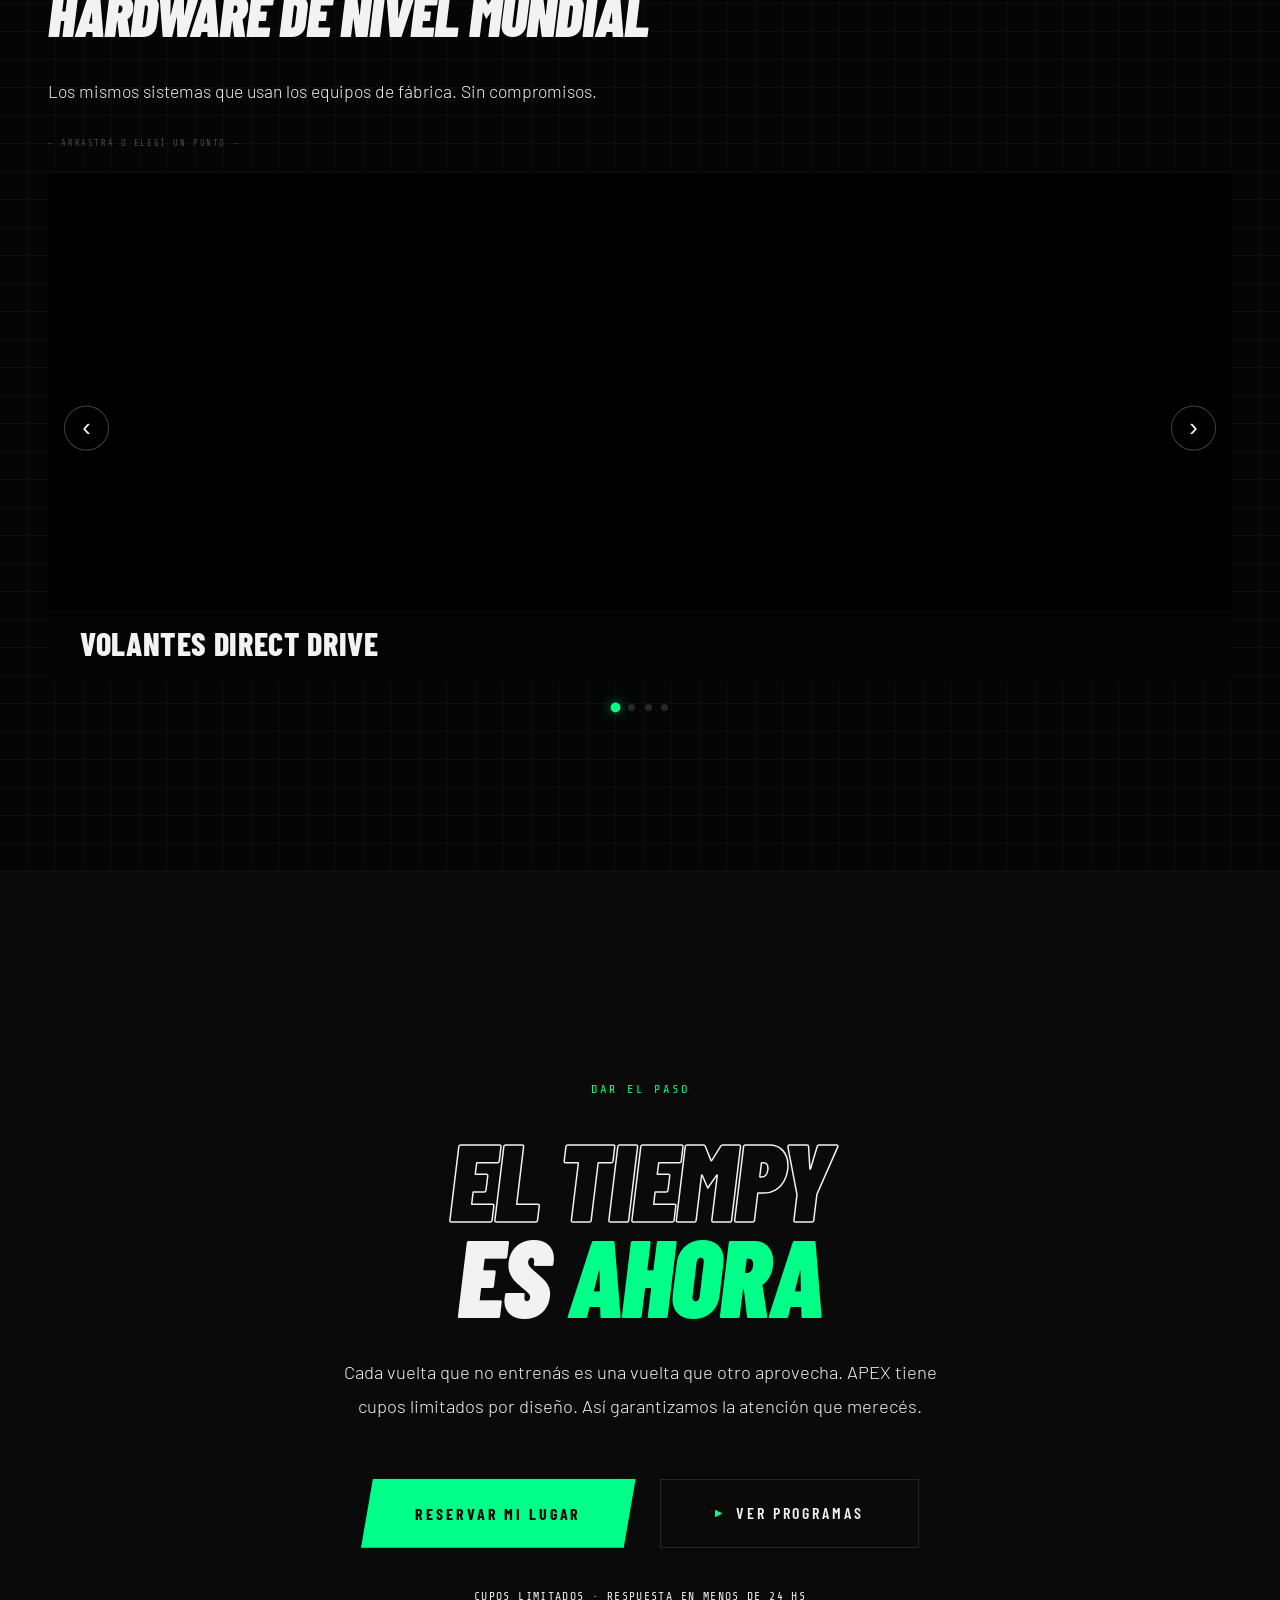
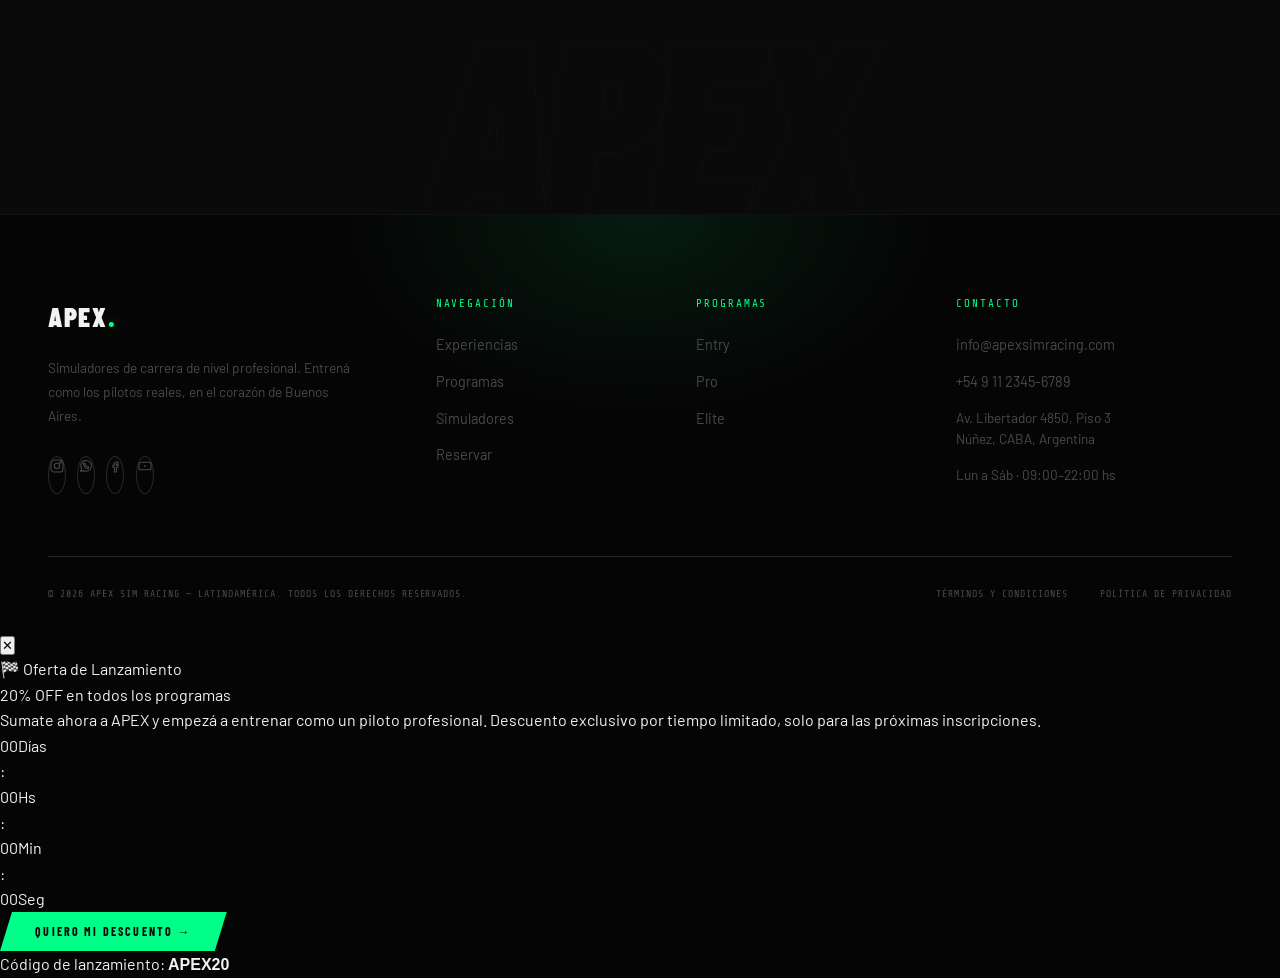
==== commit a0f0c7a7: "Update index.html" ====
--- a/index.html
+++ b/index.html
@@ -14,7 +14,11 @@
 <!-- ═══════ LOADER ═══════ -->
 <div id="loader">
   <div class="loader-logo">APEX<span class="loader-dot">.</span></div>
+  <div class="loader-boot" id="loader-boot" aria-hidden="true">
+    <div class="loader-boot-line">INICIALIZANDO TELEMETRÍA<span class="loader-boot-dots"></span></div>
+  </div>
   <div class="loader-bar-wrap" aria-hidden="true"><div class="loader-bar"></div></div>
+  <div class="loader-pct" id="loader-pct" aria-hidden="true">00%</div>
 </div>
 
 <!-- CURSOR -->
@@ -23,6 +27,7 @@
 
 <!-- SCANLINES -->
 <div class="scanlines" aria-hidden="true"></div>
+<div class="grain" aria-hidden="true"></div>
 
 <!-- SCROLL PROGRESS -->
 <div id="scroll-bar" aria-hidden="true"></div>
@@ -34,6 +39,7 @@
     <li><a href="#experiencias">Experiencias</a></li>
     <li><a href="#programas">Programas</a></li>
     <li><a href="#tecnologia">Simuladores</a></li>
+    <li><a href="#academia">Academia</a></li>
     <li><a href="#cta">Contacto</a></li>
   </ul>
   <button class="nav-toggle" id="nav-toggle" aria-label="Abrir menú" aria-expanded="false">
@@ -51,6 +57,7 @@
   <video class="hero-bg-video" autoplay muted loop playsinline aria-hidden="true">
     <source src="video1.mp4" type="video/mp4">
   </video>
+  <canvas id="particle-canvas" aria-hidden="true"></canvas>
   <div class="hero-bg-overlay" aria-hidden="true"></div>
 
   <!-- Telemetry bar -->
@@ -61,6 +68,7 @@
     <div class="tel-item"><span class="lbl">DRS</span><span style="color:var(--green)">ACTIVE</span></div>
     <div class="tel-item"><span class="lbl">Fuel</span>84.2%</div>
     <div class="tel-item"><span class="lbl">Gap</span>-0.342s</div>
+    <div class="tel-item"><span class="lbl">Lap</span><span id="tel-lap">00:00.000</span></div>
   </div>
 
   <div class="hero-grid">
@@ -128,6 +136,32 @@
     </div>
   </div>
 </section>
+
+<!-- ═══════ MARQUEE HUD ═══════ -->
+<div class="marquee" aria-hidden="true">
+  <div class="marquee-track">
+    <span class="marquee-item">TELEMETRÍA EN TIEMPO REAL</span>
+    <span class="marquee-sep">◆</span>
+    <span class="marquee-item">CONSISTENCIA VUELTA A VUELTA</span>
+    <span class="marquee-sep">◆</span>
+    <span class="marquee-item">RACECRAFT BAJO PRESIÓN</span>
+    <span class="marquee-sep">◆</span>
+    <span class="marquee-item">HARDWARE DE NIVEL MUNDIAL</span>
+    <span class="marquee-sep">◆</span>
+    <span class="marquee-item">METODOLOGÍA DE PILOTOS PROFESIONALES</span>
+    <span class="marquee-sep">◆</span>
+    <span class="marquee-item">TELEMETRÍA EN TIEMPO REAL</span>
+    <span class="marquee-sep">◆</span>
+    <span class="marquee-item">CONSISTENCIA VUELTA A VUELTA</span>
+    <span class="marquee-sep">◆</span>
+    <span class="marquee-item">RACECRAFT BAJO PRESIÓN</span>
+    <span class="marquee-sep">◆</span>
+    <span class="marquee-item">HARDWARE DE NIVEL MUNDIAL</span>
+    <span class="marquee-sep">◆</span>
+    <span class="marquee-item">METODOLOGÍA DE PILOTOS PROFESIONALES</span>
+    <span class="marquee-sep">◆</span>
+  </div>
+</div>
 
 <!-- ═══════ EXPERIENCIAS ═══════ -->
 <section id="experiencias">
@@ -266,7 +300,8 @@
 
     <img src="foto8.png" class="media-slide" alt="Cockpit Experience">
 
-</div>
+  </div>
+</section>
 
 <!-- ═══════ PROGRAMAS ═══════ -->
 <section id="programas">
@@ -733,13 +768,30 @@
 (function(){
   var loader = document.getElementById('loader');
   var bar = document.querySelector('.loader-bar');
+  var pct = document.getElementById('loader-pct');
+  var bootLine = document.querySelector('.loader-boot-line');
+  var bootMsgs = ['INICIALIZANDO TELEMETRÍA', 'CALIBRANDO VOLANTE', 'CARGANDO CIRCUITO', 'SINCRONIZANDO DATOS'];
+  var bootIdx = 0;
+  var bootTimer = setInterval(function(){
+    bootIdx = (bootIdx + 1) % bootMsgs.length;
+    if(bootLine){
+      bootLine.style.opacity = '0';
+      setTimeout(function(){
+        bootLine.firstChild.textContent = bootMsgs[bootIdx];
+        bootLine.style.opacity = '.85';
+      }, 150);
+    }
+  }, 550);
   var progress = 0;
   var interval = setInterval(function(){
     progress += Math.random() * 18 + 6;
     if(progress >= 100){
       progress = 100;
       clearInterval(interval);
+      clearInterval(bootTimer);
       bar.style.width = '100%';
+      if(pct) pct.textContent = '100%';
+      if(bootLine) bootLine.firstChild.textContent = 'LISTO';
       setTimeout(function(){
         loader.classList.add('loader-out');
         setTimeout(function(){
@@ -749,6 +801,7 @@
       }, 300);
     } else {
       bar.style.width = progress + '%';
+      if(pct) pct.textContent = Math.floor(progress) + '%';
     }
   }, 120);
 })();
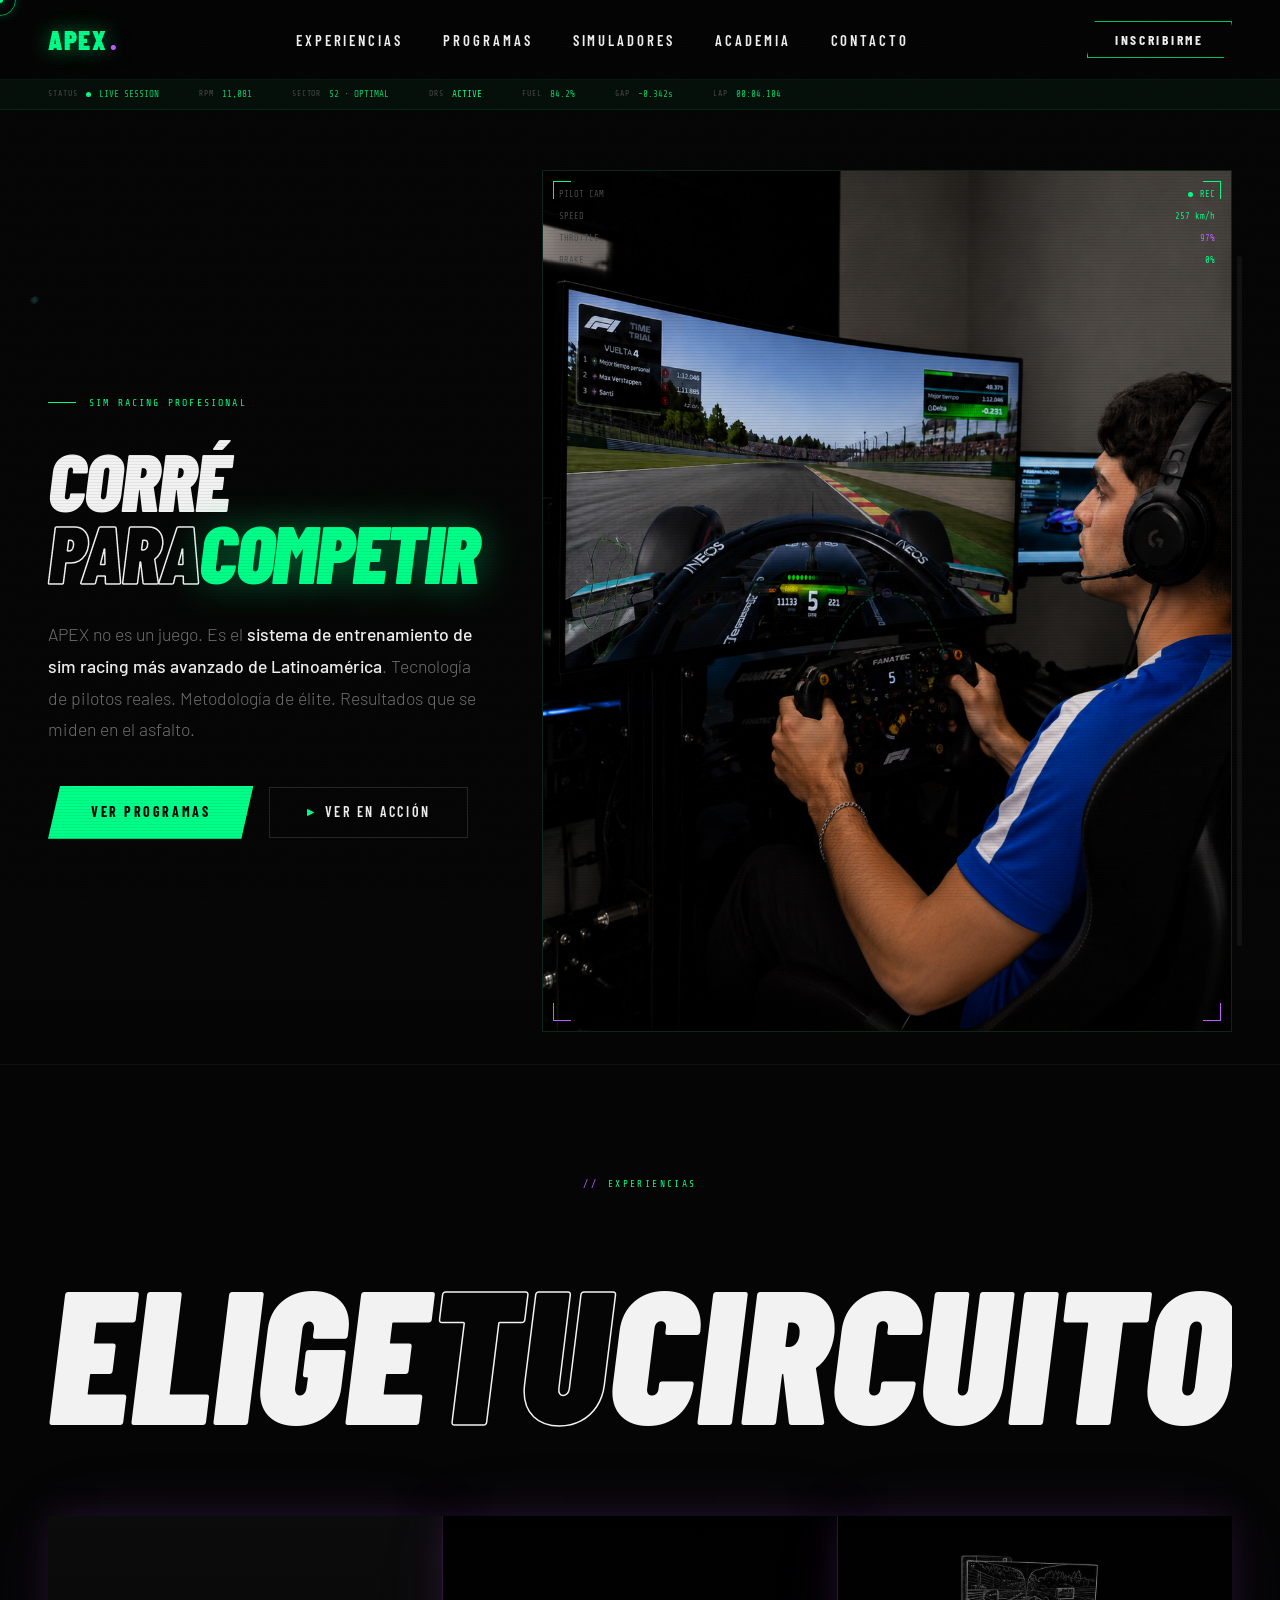
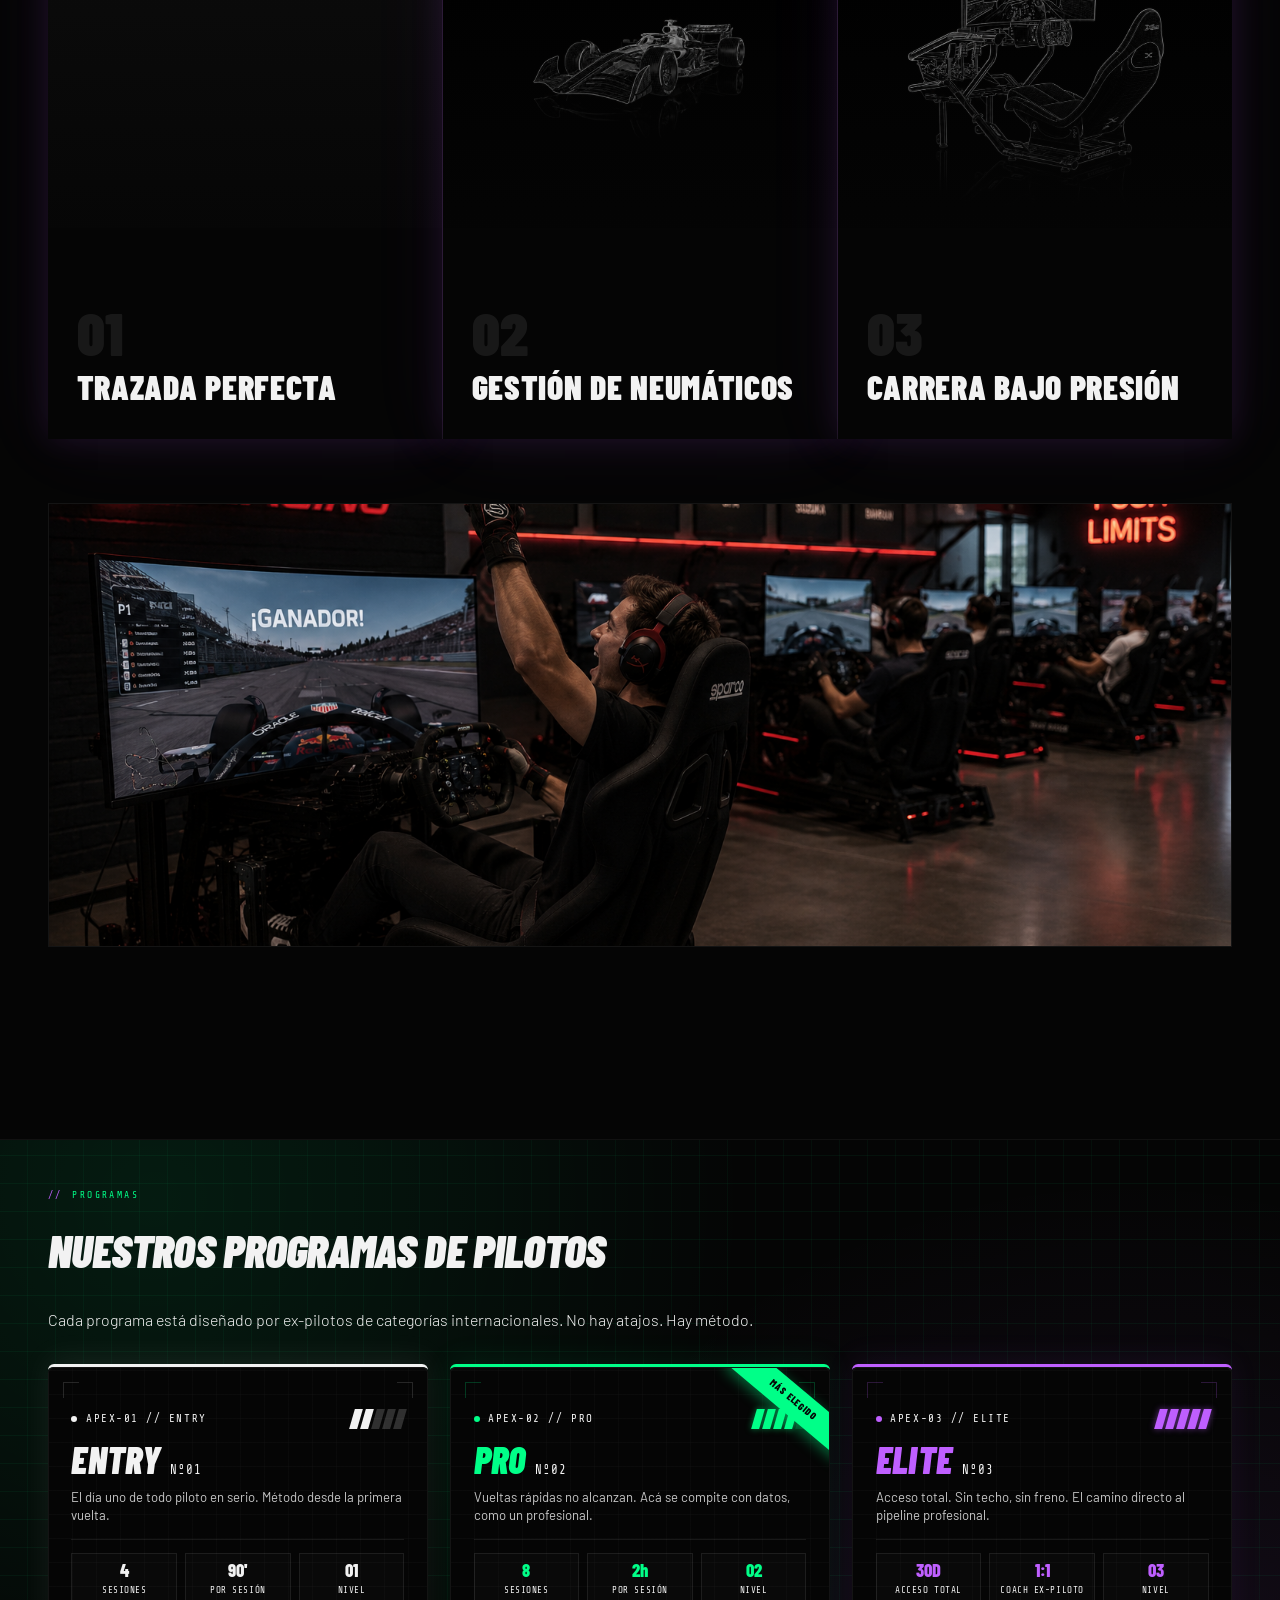
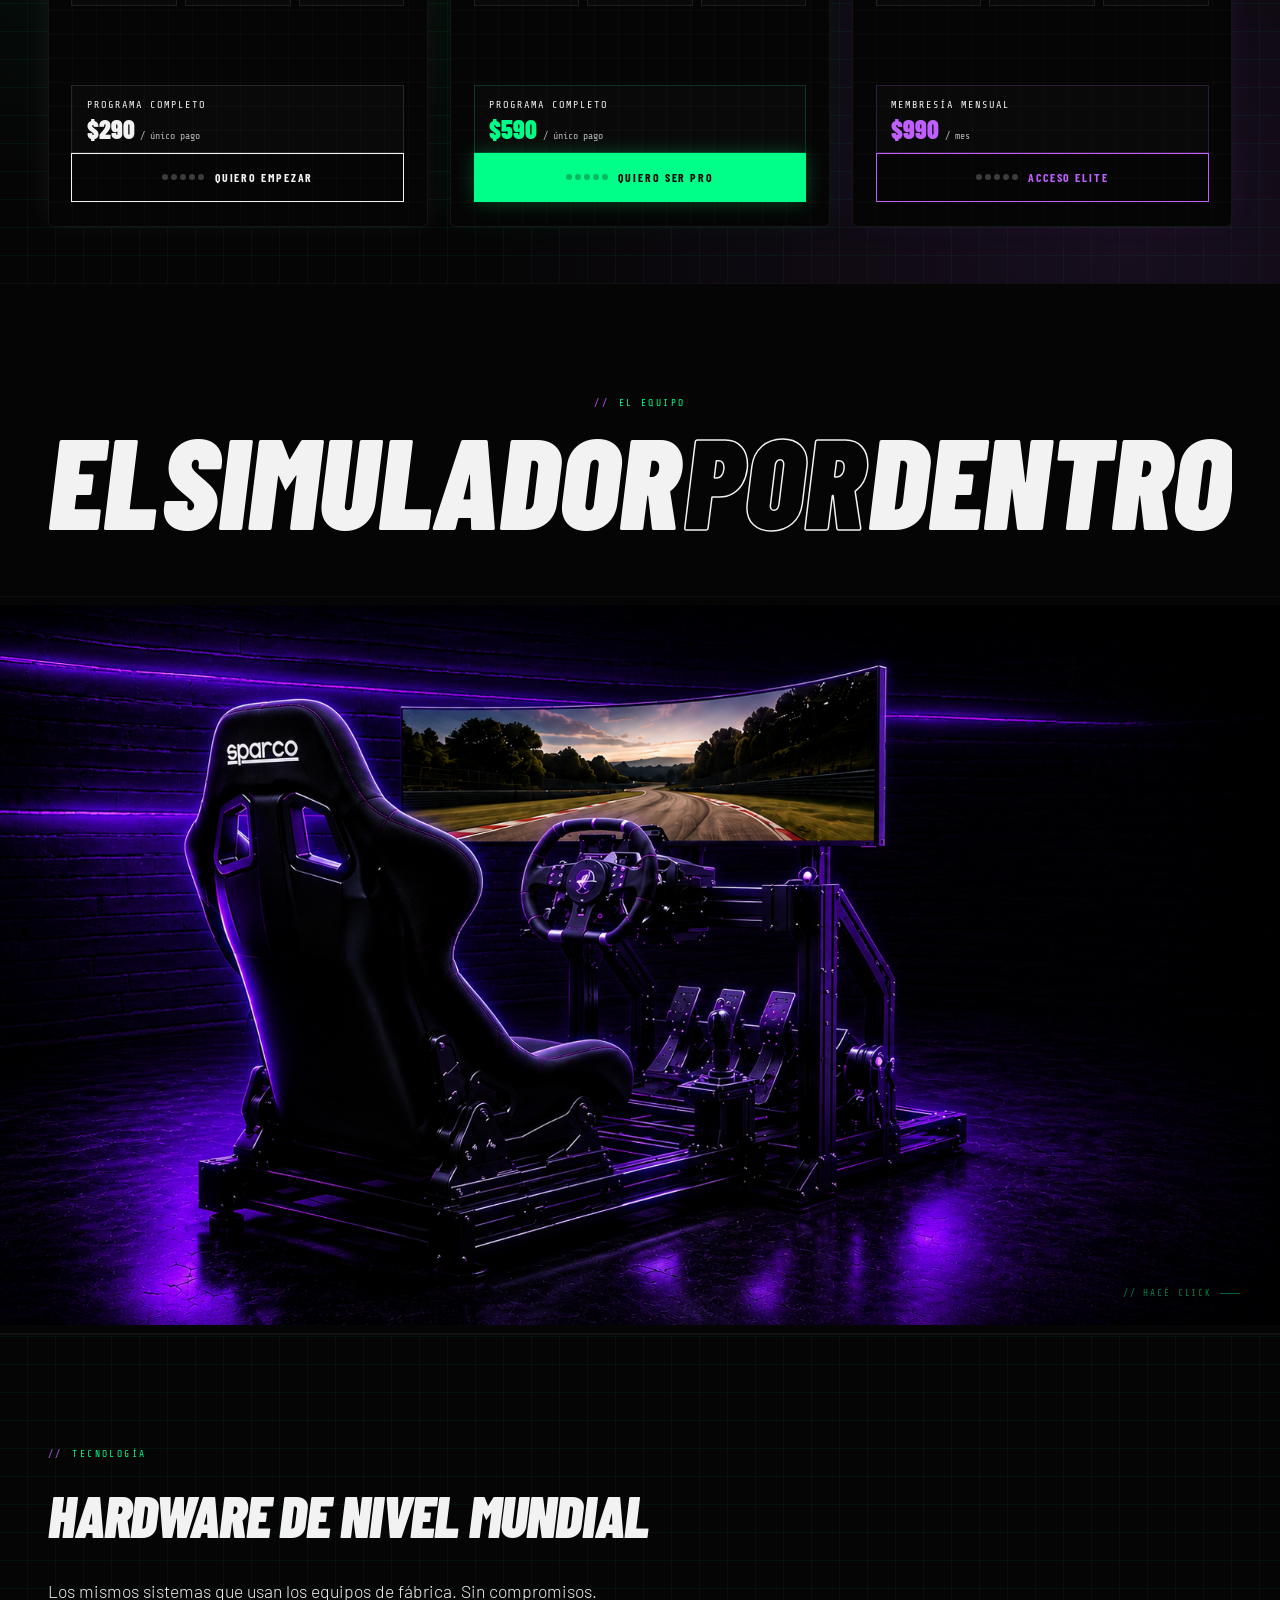
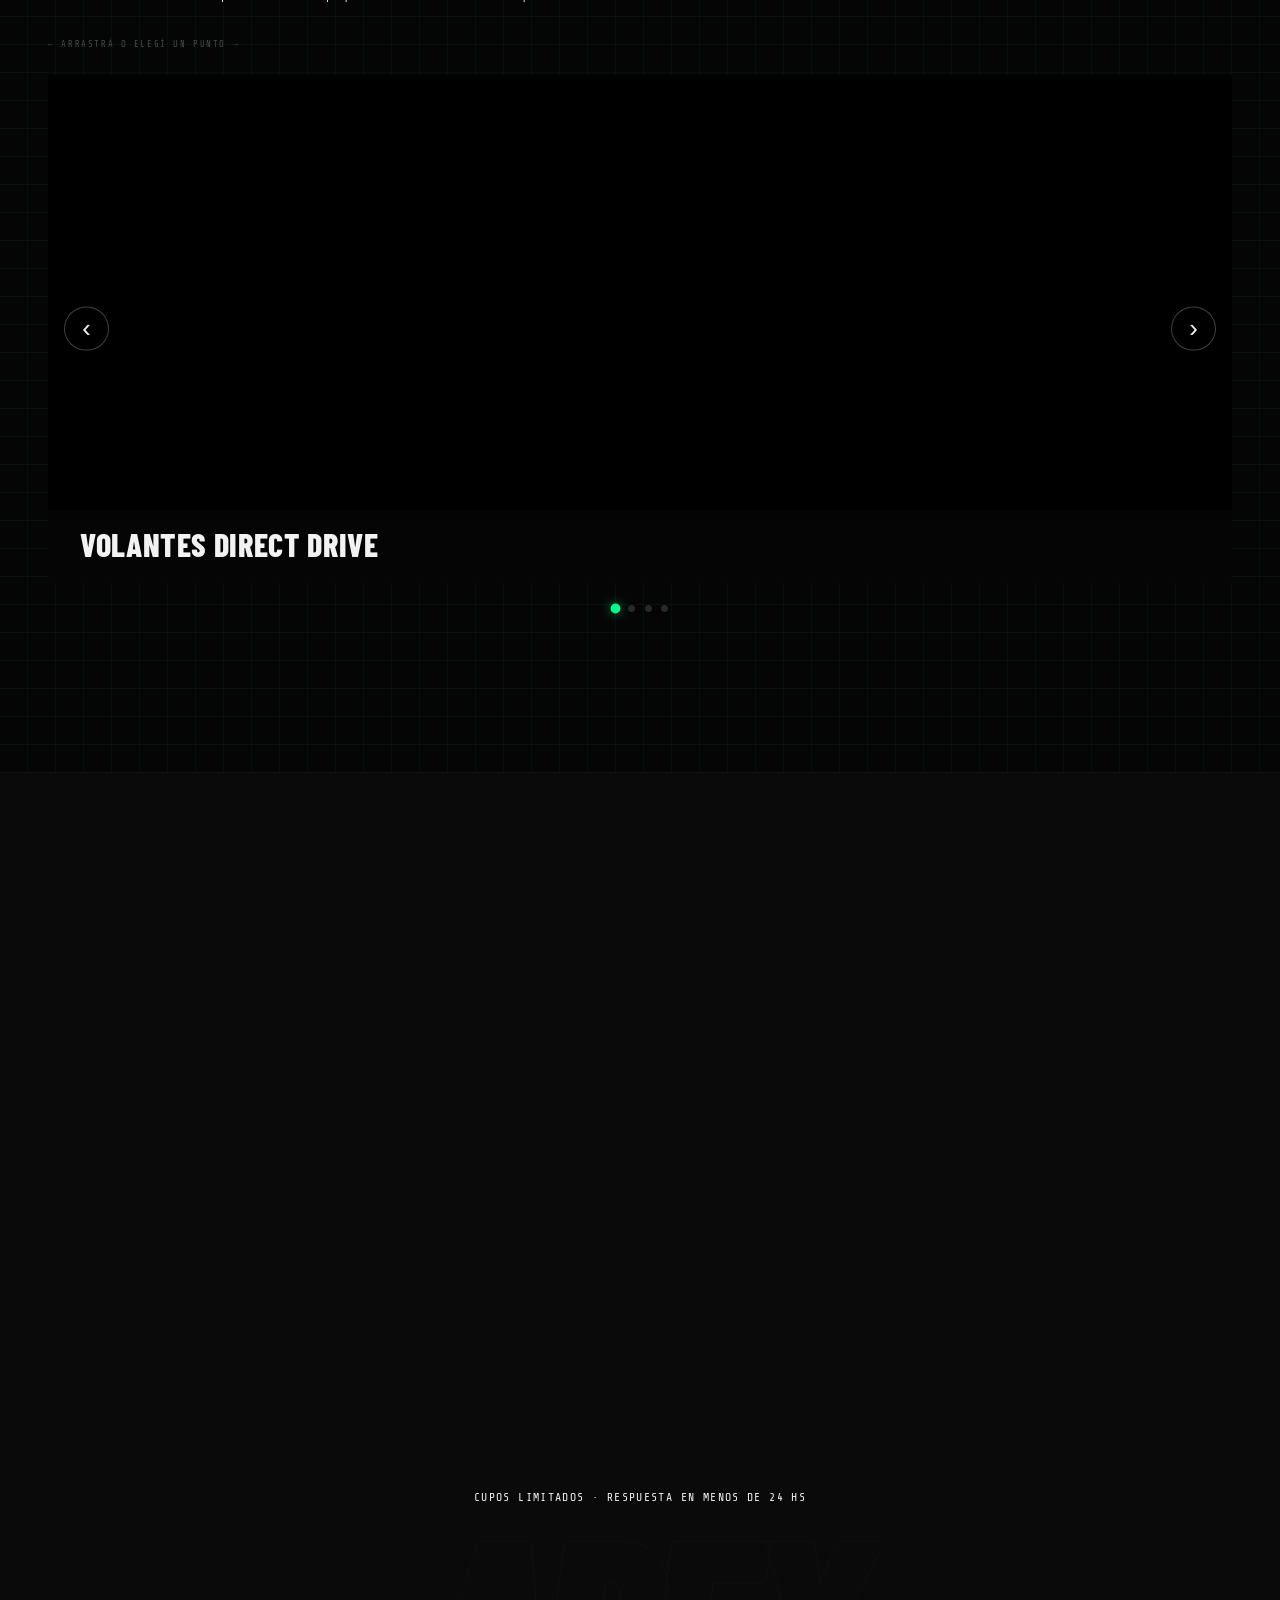
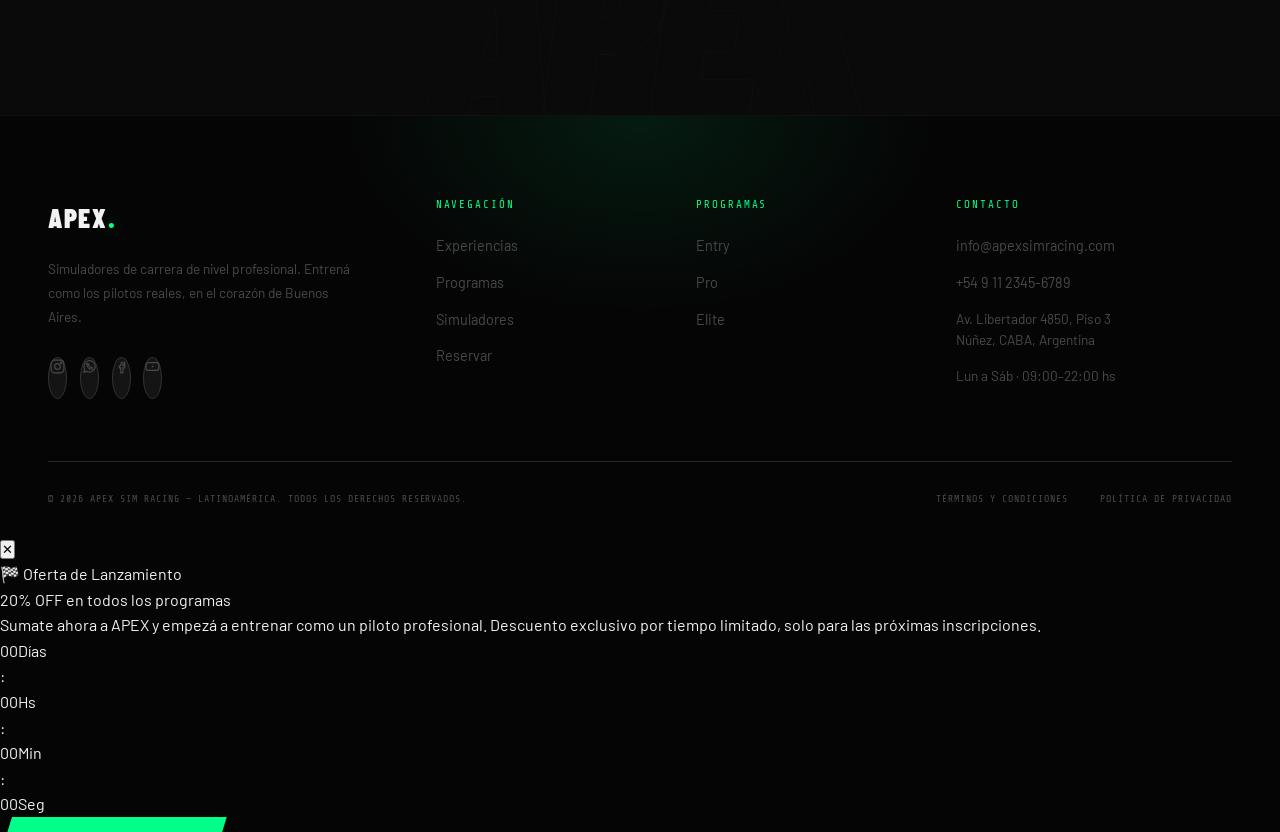
==== commit f482159e: "Update index.html" ====
--- a/index.html
+++ b/index.html
@@ -136,32 +136,6 @@
     </div>
   </div>
 </section>
-
-<!-- ═══════ MARQUEE HUD ═══════ -->
-<div class="marquee" aria-hidden="true">
-  <div class="marquee-track">
-    <span class="marquee-item">TELEMETRÍA EN TIEMPO REAL</span>
-    <span class="marquee-sep">◆</span>
-    <span class="marquee-item">CONSISTENCIA VUELTA A VUELTA</span>
-    <span class="marquee-sep">◆</span>
-    <span class="marquee-item">RACECRAFT BAJO PRESIÓN</span>
-    <span class="marquee-sep">◆</span>
-    <span class="marquee-item">HARDWARE DE NIVEL MUNDIAL</span>
-    <span class="marquee-sep">◆</span>
-    <span class="marquee-item">METODOLOGÍA DE PILOTOS PROFESIONALES</span>
-    <span class="marquee-sep">◆</span>
-    <span class="marquee-item">TELEMETRÍA EN TIEMPO REAL</span>
-    <span class="marquee-sep">◆</span>
-    <span class="marquee-item">CONSISTENCIA VUELTA A VUELTA</span>
-    <span class="marquee-sep">◆</span>
-    <span class="marquee-item">RACECRAFT BAJO PRESIÓN</span>
-    <span class="marquee-sep">◆</span>
-    <span class="marquee-item">HARDWARE DE NIVEL MUNDIAL</span>
-    <span class="marquee-sep">◆</span>
-    <span class="marquee-item">METODOLOGÍA DE PILOTOS PROFESIONALES</span>
-    <span class="marquee-sep">◆</span>
-  </div>
-</div>
 
 <!-- ═══════ EXPERIENCIAS ═══════ -->
 <section id="experiencias">
@@ -918,6 +892,81 @@
   </div>
 </div>
 
+<!-- ═══════ SCRIPT: OFERTA DE LANZAMIENTO ═══════ -->
+<script>
+(function(){
+  var overlay   = document.getElementById('offer-modal-overlay');
+  var closeBtn  = document.getElementById('offer-modal-close');
+  var ctaBtn    = document.getElementById('offer-cta-btn');
+  if(!overlay) return;
+
+  /* Fecha límite de la oferta: editá esta fecha para renovar el lanzamiento */
+  var OFFER_END = new Date('2026-08-15T23:59:59');
+
+  function openOffer(){
+    overlay.classList.add('open');
+    document.body.style.overflow = 'hidden';
+  }
+  function closeOffer(){
+    overlay.classList.remove('open');
+    document.body.style.overflow = '';
+    try{ sessionStorage.setItem('apexOfferSeen', '1'); }catch(e){}
+  }
+
+  if(closeBtn) closeBtn.addEventListener('click', closeOffer);
+  overlay.addEventListener('click', function(e){ if(e.target === overlay) closeOffer(); });
+  document.addEventListener('keydown', function(e){ if(e.key === 'Escape') closeOffer(); });
+
+  if(ctaBtn){
+    ctaBtn.addEventListener('click', function(){
+      closeOffer();
+      var resBtn = document.getElementById('cta-reservar-btn');
+      if(resBtn) resBtn.click();
+      else document.getElementById('cta').scrollIntoView({behavior:'smooth'});
+    });
+  }
+
+  /* Contador regresivo */
+  var dEl = document.getElementById('offer-d');
+  var hEl = document.getElementById('offer-h');
+  var mEl = document.getElementById('offer-m');
+  var sEl = document.getElementById('offer-s');
+
+  function pad(n){ return String(n).padStart(2, '0'); }
+
+  function tickCountdown(){
+    var diff = OFFER_END.getTime() - Date.now();
+    if(diff <= 0){
+      if(dEl) dEl.textContent = '00';
+      if(hEl) hEl.textContent = '00';
+      if(mEl) mEl.textContent = '00';
+      if(sEl) sEl.textContent = '00';
+      return;
+    }
+    var totalSec = Math.floor(diff / 1000);
+    var days = Math.floor(totalSec / 86400);
+    var hours = Math.floor((totalSec % 86400) / 3600);
+    var mins  = Math.floor((totalSec % 3600) / 60);
+    var secs  = totalSec % 60;
+
+    if(dEl) dEl.textContent = pad(days);
+    if(hEl) hEl.textContent = pad(hours);
+    if(mEl) mEl.textContent = pad(mins);
+    if(sEl) sEl.textContent = pad(secs);
+  }
+
+  tickCountdown();
+  setInterval(tickCountdown, 1000);
+
+  /* Mostrar el popup una vez por sesión, a los pocos segundos de llegar */
+  var alreadySeen = false;
+  try{ alreadySeen = sessionStorage.getItem('apexOfferSeen') === '1'; }catch(e){}
+  if(!alreadySeen && OFFER_END.getTime() > Date.now()){
+    setTimeout(openOffer, 4000);
+  }
+})();
+</script>
+
 <!-- ══════ MODAL FORMULARIO DE RESERVA ══════ -->
 <div class="res-modal-overlay" id="res-modal-overlay" role="dialog" aria-modal="true" aria-label="Formulario de reserva">
   <div class="res-modal">
--- a/style.css
+++ b/style.css
@@ -71,6 +71,42 @@
   transition:width .15s ease;
   box-shadow:0 0 8px rgba(0,255,136,.4);
 }
+.loader-boot{
+  font-family:var(--ff-mono);font-size:.62rem;letter-spacing:.14em;
+  color:var(--muted);text-transform:uppercase;height:14px;
+  display:flex;align-items:center;gap:.4rem;
+}
+.loader-boot-line{color:var(--green-dim);opacity:.85;transition:opacity .2s}
+.loader-boot-dots::after{
+  content:'';display:inline-block;width:1em;text-align:left;
+  animation:bootDots 1.1s steps(4) infinite;
+}
+@keyframes bootDots{
+  0%{content:''}
+  25%{content:'.'}
+  50%{content:'..'}
+  75%{content:'...'}
+}
+.loader-pct{
+  font-family:var(--ff-mono);font-size:.6rem;letter-spacing:.1em;
+  color:var(--violet);
+}
+
+/* ── GRAIN / FILM TEXTURE ── */
+.grain{
+  position:fixed;inset:-100px;pointer-events:none;z-index:9996;
+  opacity:.035;mix-blend-mode:overlay;
+  background-image:url("data:image/svg+xml,%3Csvg xmlns='http://www.w3.org/2000/svg' width='120' height='120'%3E%3Cfilter id='n'%3E%3CfeTurbulence type='fractalNoise' baseFrequency='0.9' numOctaves='2' stitchTiles='stitch'/%3E%3C/filter%3E%3Crect width='100%25' height='100%25' filter='url(%23n)'/%3E%3C/svg%3E");
+  animation:grainShift 8s steps(8) infinite;
+}
+@keyframes grainShift{
+  0%{transform:translate(0,0)} 10%{transform:translate(-2%,-4%)}
+  20%{transform:translate(3%,2%)} 30%{transform:translate(-4%,3%)}
+  40%{transform:translate(2%,-3%)} 50%{transform:translate(-3%,-2%)}
+  60%{transform:translate(4%,1%)} 70%{transform:translate(-1%,4%)}
+  80%{transform:translate(2%,3%)} 90%{transform:translate(-3%,-1%)}
+  100%{transform:translate(0,0)}
+}
 a{color:inherit;text-decoration:none}
 button{cursor:pointer}
 img{max-width:100%;height:auto;display:block}
@@ -155,9 +191,10 @@
   letter-spacing:.2em;text-transform:uppercase;
   background:transparent;color:var(--white);
   padding:.55rem 1.7rem;border:1px solid var(--green);
-  transition:all .25s;
+  transition:background .25s,color .25s,box-shadow .25s,transform .15s ease-out;
   clip-path:polygon(8px 0%,100% 0%,calc(100% - 8px) 100%,0% 100%);
   box-shadow:0 0 12px rgba(0,255,136,.15);
+  position:relative;overflow:hidden;
 }
 .nav-cta:hover{
   background:var(--green);color:var(--black);
@@ -258,27 +295,38 @@
   letter-spacing:.18em;text-transform:uppercase;
   background:var(--green);color:var(--black);
   padding:.75rem 2.2rem;display:inline-block;
-  border:none;cursor:pointer;
+  border:none;cursor:pointer;position:relative;overflow:hidden;
   clip-path:polygon(12px 0%,100% 0%,calc(100% - 12px) 100%,0% 100%);
-  transition:all .25s;box-shadow:0 0 20px rgba(0,255,136,.25);
-}
-.btn-primary:hover{background:#1affa0;box-shadow:0 0 40px rgba(0,255,136,.5);transform:translateX(3px)}
+  transition:background .25s,box-shadow .25s,transform .15s ease-out;
+  box-shadow:0 0 20px rgba(0,255,136,.25);
+}
+.btn-primary:hover{background:#1affa0;box-shadow:0 0 40px rgba(0,255,136,.5)}
 .btn-ghost{
   font-family:var(--ff-display);font-size:.75rem;font-weight:600;
   letter-spacing:.18em;text-transform:uppercase;
   background:transparent;color:var(--white);
-  padding:.7rem 2rem;border:1px solid #252525;
-  display:inline-flex;align-items:center;gap:.5rem;transition:all .25s;
+  padding:.7rem 2rem;border:1px solid #252525;position:relative;overflow:hidden;
+  display:inline-flex;align-items:center;gap:.5rem;
+  transition:border-color .25s,color .25s,box-shadow .25s,transform .15s ease-out;
 }
 .btn-ghost:hover{border-color:var(--violet);color:var(--violet);box-shadow:0 0 20px rgba(191,95,255,.2)}
 .btn-ghost .play{color:var(--green);font-size:.55rem}
 
+/* ── RIPPLE ── */
+.ripple{
+  position:absolute;border-radius:50%;pointer-events:none;
+  background:rgba(255,255,255,.5);
+  transform:scale(0);animation:rippleOut .6s ease-out forwards;
+}
+@keyframes rippleOut{to{transform:scale(2.6);opacity:0}}
+
 /* ── Hero right panel ── */
-.hero-right{position:relative;display:flex;justify-content:center;align-items:center}
+.hero-right{position:relative;display:flex;justify-content:center;align-items:center;perspective:1400px}
 .hero-img-frame{
   width:100%;aspect-ratio:4/5;max-width:760px;position:relative;
-  margin-bottom:2rem;
+  margin-bottom:2rem;transform-style:preserve-3d;will-change:transform;
   opacity:0;animation:fadeRight .9s .4s forwards;
+  transition:transform .25s cubic-bezier(.25,.8,.25,1);
 }
 .hero-img-placeholder{
   width:100%;height:100%;
@@ -316,6 +364,34 @@
 .rpm-fill{width:100%;background:linear-gradient(to top,var(--green),var(--violet));border-radius:2px;animation:rpmPulse 1.8s ease-in-out infinite alternate}
 @keyframes rpmPulse{from{height:35%}to{height:88%}}
 #particle-canvas{position:absolute;inset:0;pointer-events:none;z-index:0;opacity:.55}
+
+/* ══════════════════════════════
+   MARQUEE HUD TICKER
+══════════════════════════════ */
+.marquee{
+  width:100%;overflow:hidden;background:var(--surface);
+  border-top:1px solid rgba(0,255,136,.1);border-bottom:1px solid rgba(0,255,136,.1);
+  padding:.9rem 0;position:relative;
+}
+.marquee::before,.marquee::after{
+  content:'';position:absolute;top:0;bottom:0;width:80px;z-index:2;pointer-events:none;
+}
+.marquee::before{left:0;background:linear-gradient(90deg,var(--surface),transparent)}
+.marquee::after{right:0;background:linear-gradient(-90deg,var(--surface),transparent)}
+.marquee-track{
+  display:flex;align-items:center;width:max-content;
+  animation:marqueeScroll 32s linear infinite;
+}
+.marquee:hover .marquee-track{animation-play-state:paused}
+.marquee-item{
+  font-family:var(--ff-mono);font-size:.68rem;letter-spacing:.18em;
+  text-transform:uppercase;color:var(--muted);white-space:nowrap;padding:0 1.2rem;
+}
+.marquee-sep{color:var(--green);font-size:.55rem;opacity:.6}
+@keyframes marqueeScroll{
+  from{transform:translateX(0)}
+  to{transform:translateX(-50%)}
+}
 
 /* ══════════════════════════════
    SECTIONS COMMON
@@ -788,7 +864,7 @@
   font-family:var(--ff-display);font-size:.62rem;font-weight:700;
   letter-spacing:.13em;text-transform:uppercase;
   background:transparent;color:var(--white);
-  padding:.6rem;border:1px solid #252525;
+  padding:.6rem;border:1px solid #252525;position:relative;overflow:hidden;
   transition:all .25s;display:block;text-align:center;
 }
 .prog-cta:hover{background:#111;border-color:#444}
@@ -1337,16 +1413,22 @@
   color:var(--muted);max-width:320px;margin-bottom:1.8rem;
 }
 
-.footer-social{display:flex;gap:.7rem}
+.footer-social{display:flex;gap:.8rem}
 .footer-social-link{
   display:flex;align-items:center;justify-content:center;
-  width:38px;height:38px;border-radius:50%;
-  border:1px solid var(--muted2);color:var(--muted);
-  transition:border-color .2s,color .2s,transform .2s;
-}
-.footer-social-link svg{width:16px;height:16px}
+  flex:none;
+  width:42px;height:42px;border-radius:50%;
+  background:var(--surface2);
+  border:1px solid rgba(255,255,255,.12);
+  color:var(--muted);
+  transition:border-color .2s,color .2s,transform .2s,background .2s,box-shadow .2s;
+}
+.footer-social-link svg{width:17px;height:17px;display:block;flex:none}
 .footer-social-link:hover{
-  border-color:var(--green);color:var(--green);transform:translateY(-2px);
+  background:var(--green-glow);
+  border-color:var(--green);color:var(--green);
+  transform:translateY(-3px);
+  box-shadow:0 6px 18px rgba(0,255,136,.18);
 }
 
 .footer-contact-line{
@@ -1704,3 +1786,24 @@
   .res-modal{ padding:2rem 1.5rem }
   .res-form-row{ grid-template-columns:1fr }
 }
+
+/* ══════════════════════════════
+   MOBILE TWEAKS — nuevas features
+══════════════════════════════ */
+@media(max-width:768px){
+  .marquee-item{font-size:.6rem;padding:0 .8rem}
+  .loader-boot{font-size:.54rem}
+  #particle-canvas{opacity:.35}
+}
+
+/* ══════════════════════════════
+   ACCESIBILIDAD — reduced motion
+══════════════════════════════ */
+@media(prefers-reduced-motion:reduce){
+  .marquee-track{animation:none}
+  .grain{display:none}
+  .hero-img-frame{transition:none;transform:none !important}
+  html{scroll-behavior:auto}
+  .hl-green{animation:none}
+  .loader-logo{animation:none}
+}
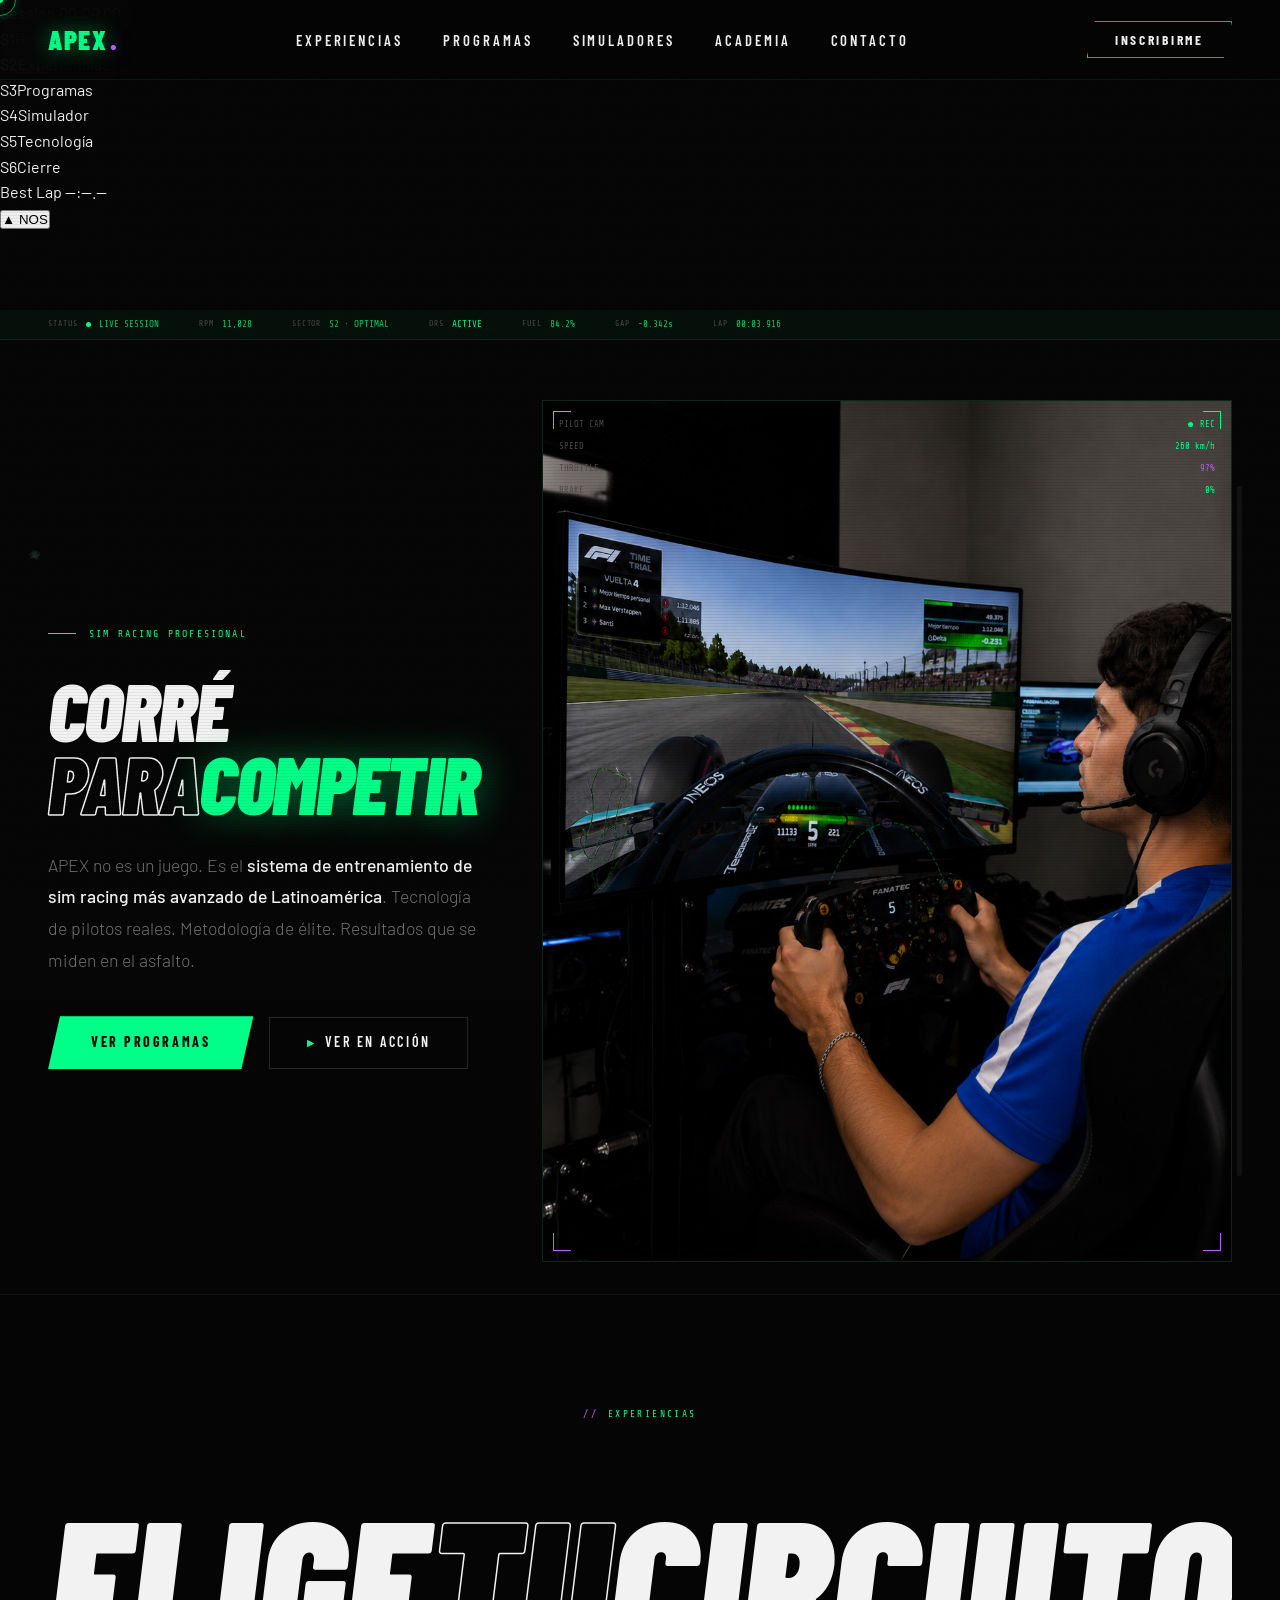
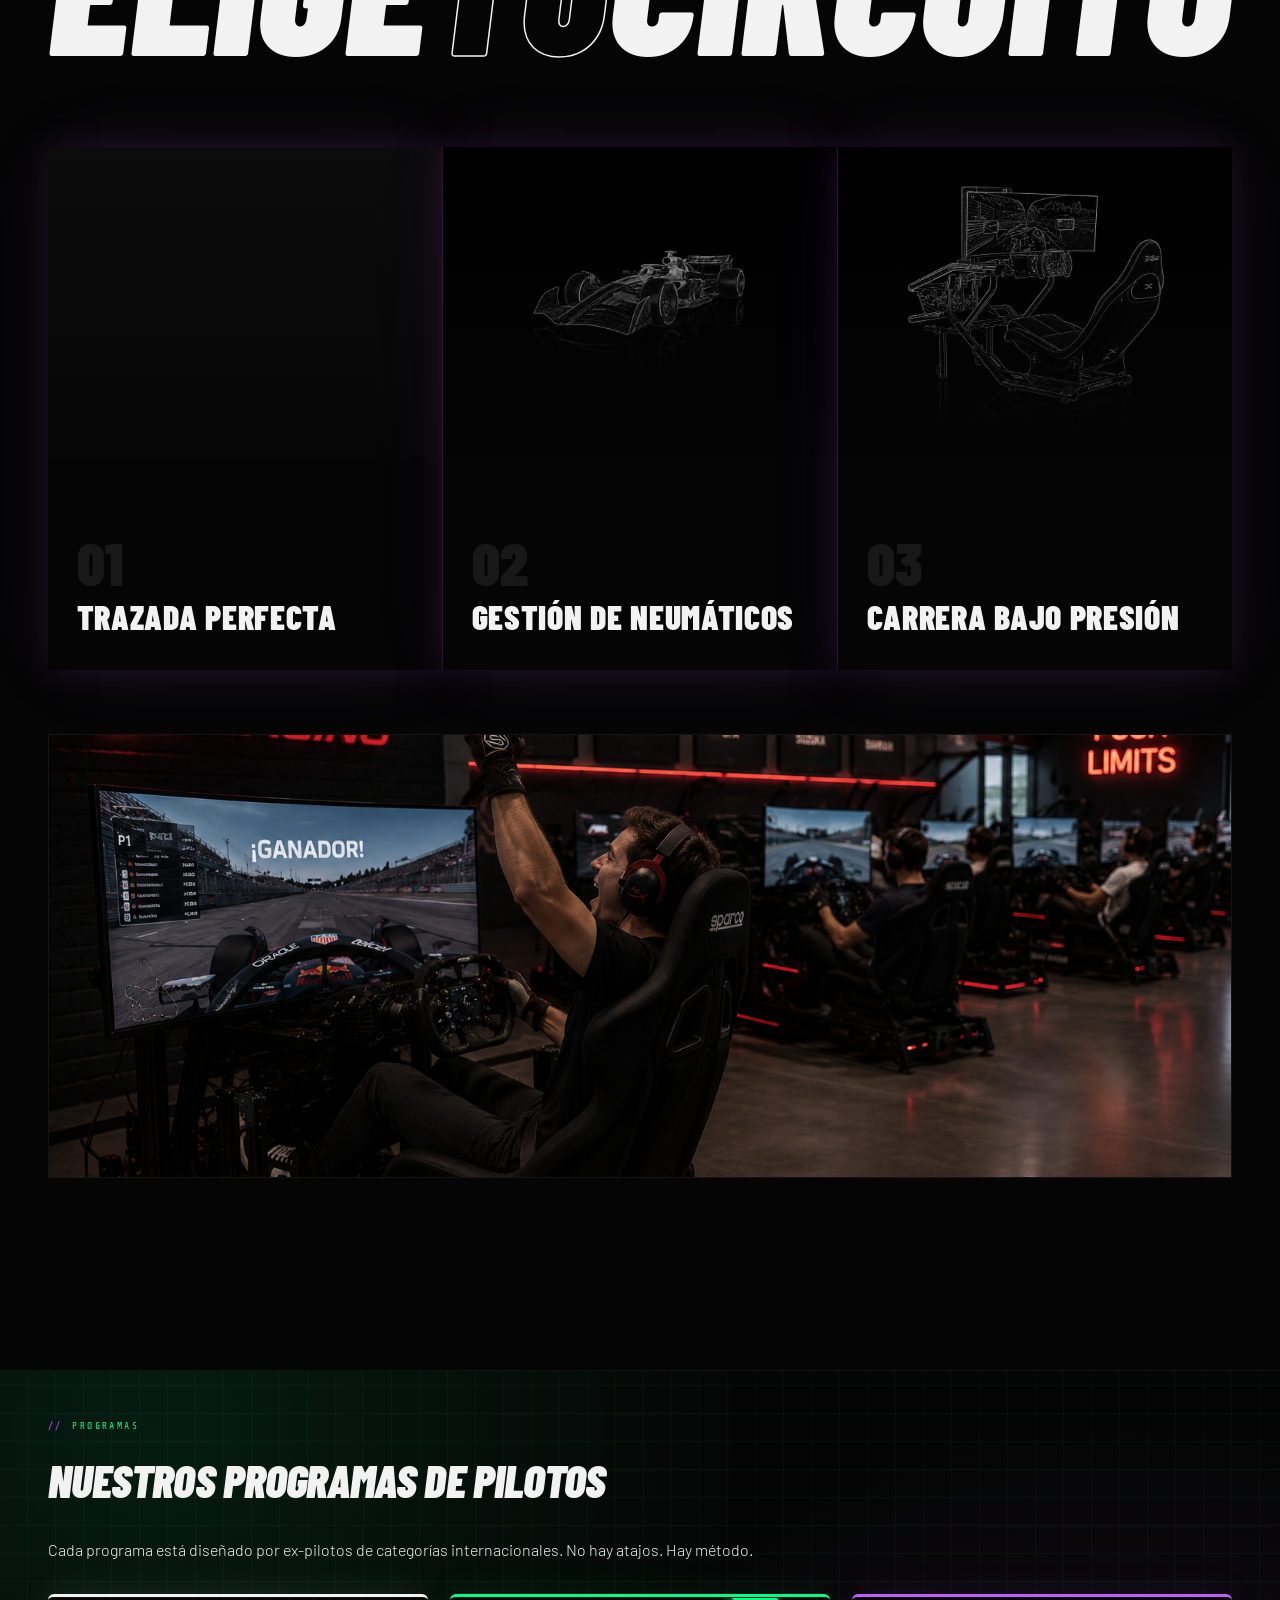
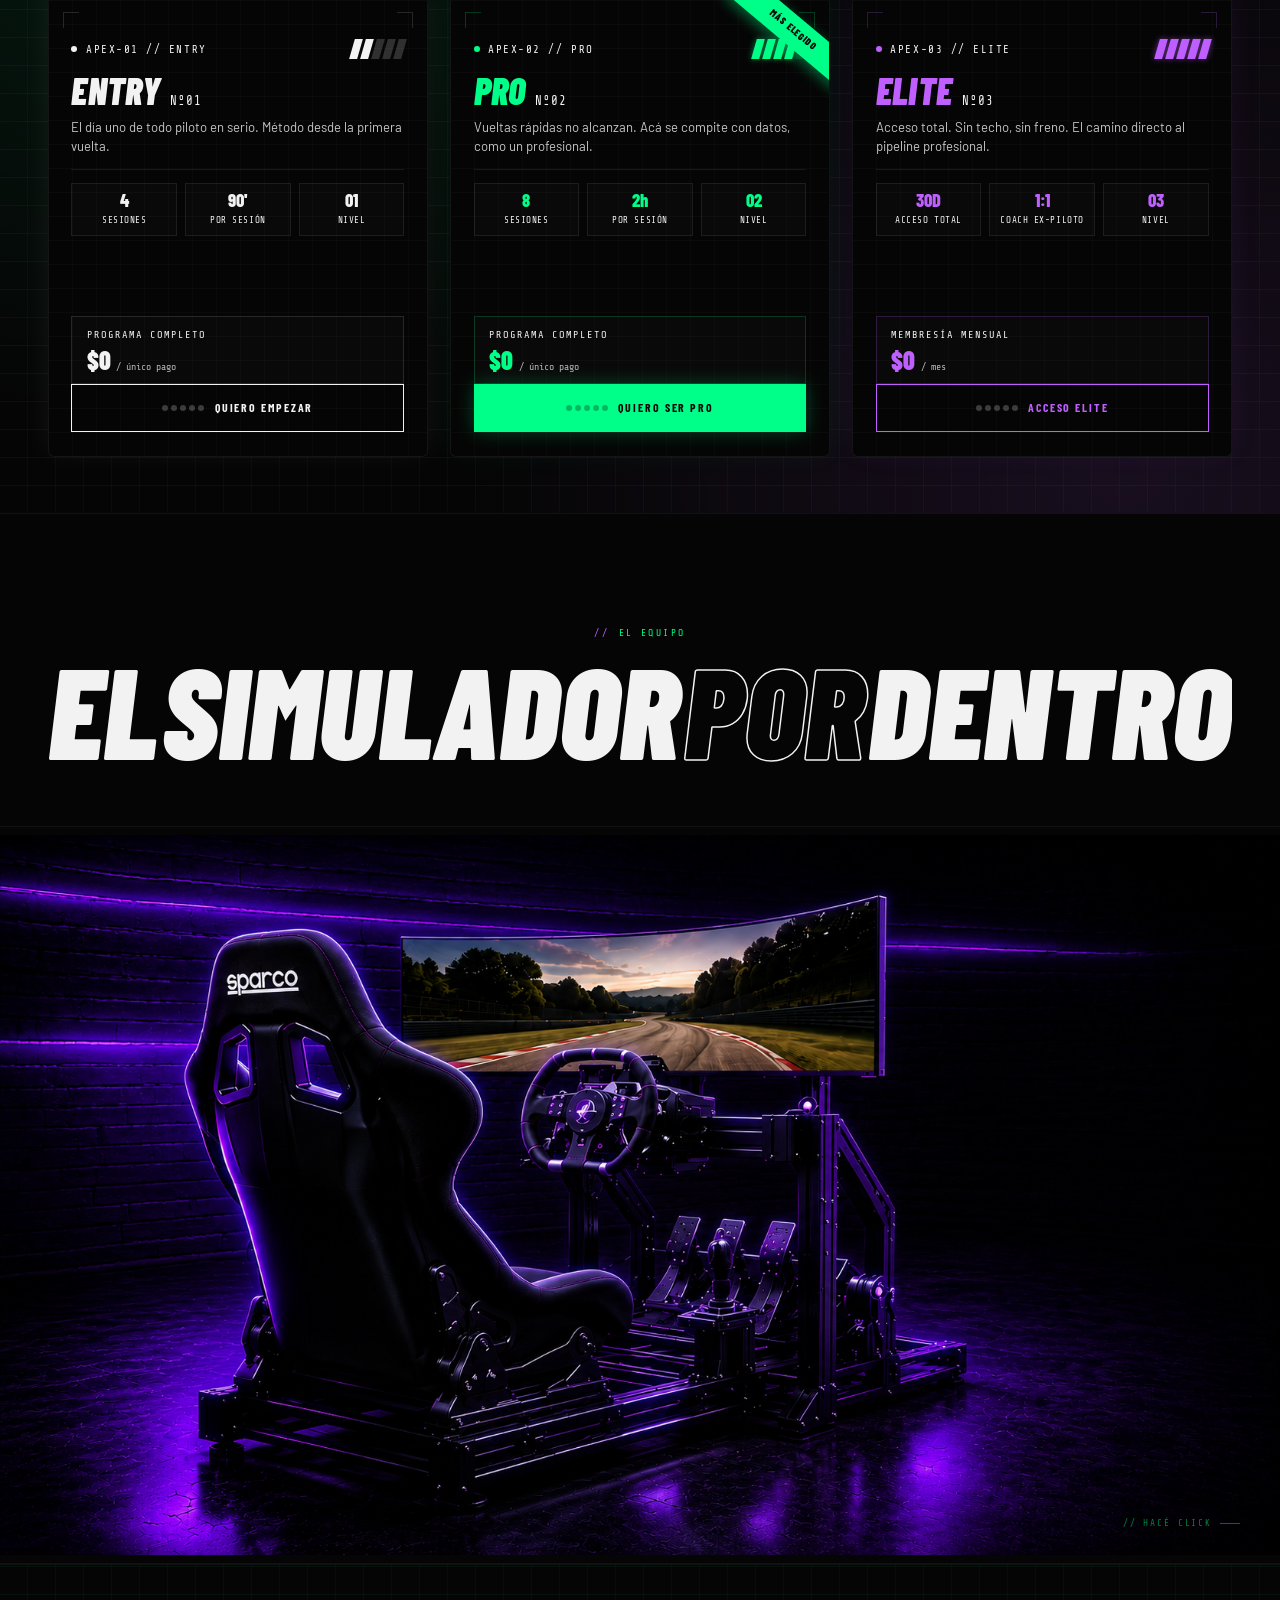
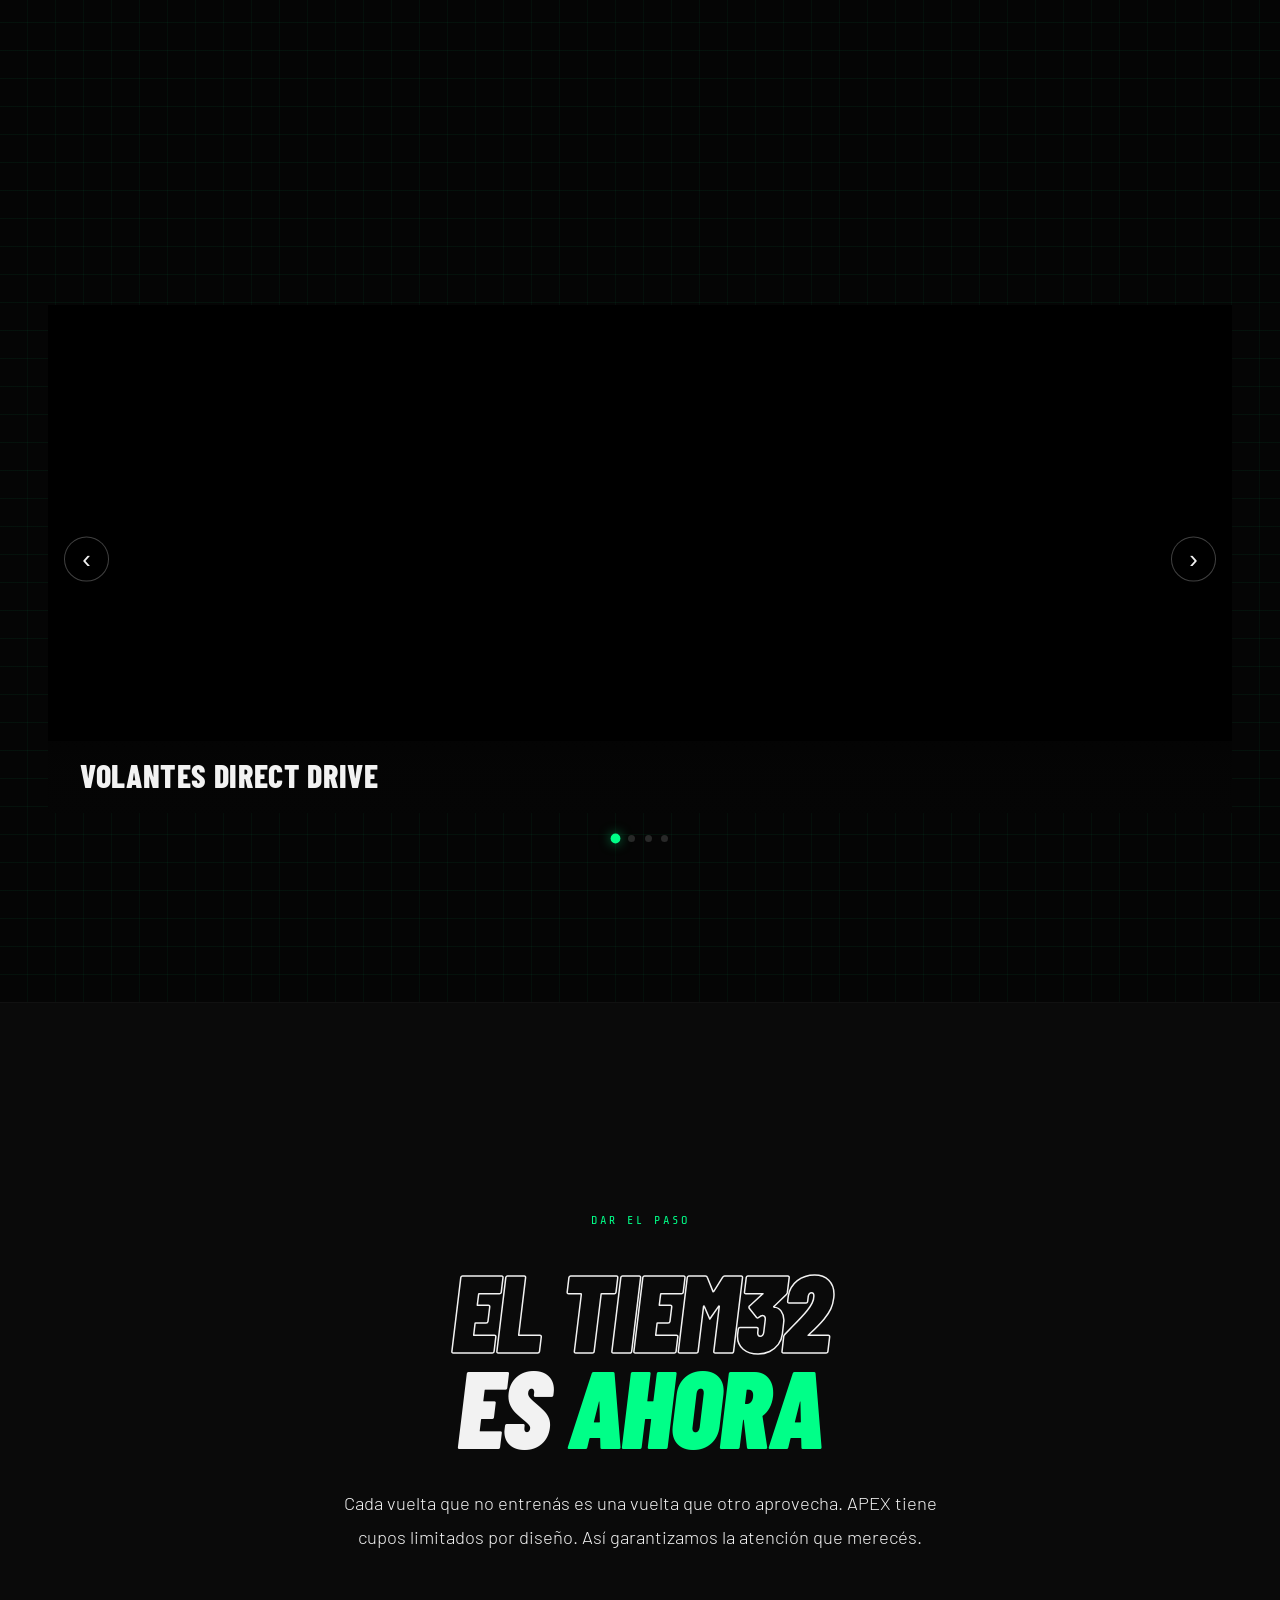
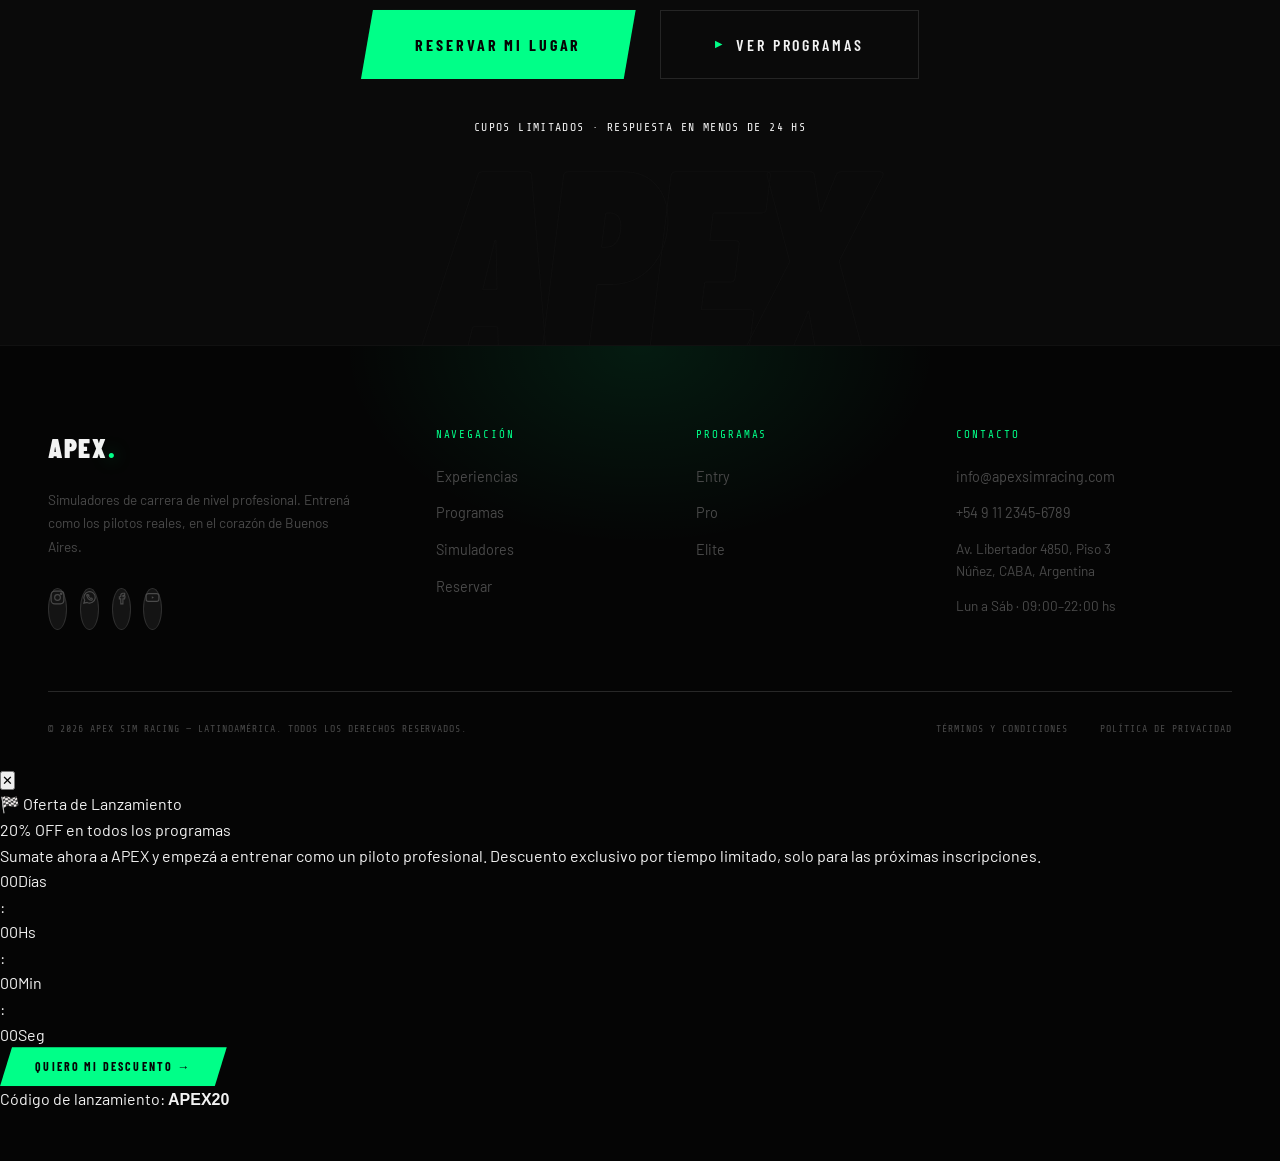
==== commit 0e57f3d0: "Update index.html" ====
--- a/index.html
+++ b/index.html
@@ -24,6 +24,7 @@
 <!-- CURSOR -->
 <div id="cursor" aria-hidden="true"></div>
 <div id="cursor-ring" aria-hidden="true"></div>
+<div id="cursor-trail" aria-hidden="true"></div>
 
 <!-- SCANLINES -->
 <div class="scanlines" aria-hidden="true"></div>
@@ -31,6 +32,36 @@
 
 <!-- SCROLL PROGRESS -->
 <div id="scroll-bar" aria-hidden="true"></div>
+
+<!-- ═══════ SECTOR HUD (telemetría persistente de scroll) ═══════ -->
+<aside id="sector-hud" aria-hidden="true">
+  <div class="sh-row sh-clock">
+    <span class="sh-lbl">Session</span>
+    <span class="sh-val" id="sh-timer">00:00.00</span>
+  </div>
+  <div class="sh-sectors" id="sh-sectors">
+    <div class="sh-sector" data-target="hero"><span class="sh-tag">S1</span><span class="sh-name">Hero</span></div>
+    <div class="sh-sector" data-target="experiencias"><span class="sh-tag">S2</span><span class="sh-name">Experiencias</span></div>
+    <div class="sh-sector" data-target="programas"><span class="sh-tag">S3</span><span class="sh-name">Programas</span></div>
+    <div class="sh-sector" data-target="simulador"><span class="sh-tag">S4</span><span class="sh-name">Simulador</span></div>
+    <div class="sh-sector" data-target="tecnologia"><span class="sh-tag">S5</span><span class="sh-name">Tecnología</span></div>
+    <div class="sh-sector" data-target="cta"><span class="sh-tag">S6</span><span class="sh-name">Cierre</span></div>
+  </div>
+  <div class="sh-row sh-best">
+    <span class="sh-lbl">Best Lap</span>
+    <span class="sh-val" id="sh-best">--:--.--</span>
+  </div>
+</aside>
+
+<!-- ═══════ NOS BOOST BUTTON + OVERLAY ═══════ -->
+<button type="button" id="nos-btn" aria-label="Activar Nitro">
+  <span class="nos-arrow">▲</span>
+  <span class="nos-label">NOS</span>
+</button>
+<div id="nos-overlay" aria-hidden="true">
+  <div class="nos-streaks"></div>
+  <div class="nos-flash"></div>
+</div>
 
 <!-- ═══════ NAV ═══════ -->
 <nav>
@@ -336,7 +367,7 @@
 
             <div class="prog-readout">
               <span class="prog-readout-lbl">Programa completo</span>
-              <span class="prog-readout-val">$290<small>/ único pago</small></span>
+              <span class="prog-readout-val">$<span class="count-up" data-count-to="290">0</span><small>/ único pago</small></span>
             </div>
 
             <a href="detalle.html?prog=entry" class="prog-cta cta-entry prog-cta-lights">
@@ -419,7 +450,7 @@
 
             <div class="prog-readout">
               <span class="prog-readout-lbl">Programa completo</span>
-              <span class="prog-readout-val">$590<small>/ único pago</small></span>
+              <span class="prog-readout-val">$<span class="count-up" data-count-to="590">0</span><small>/ único pago</small></span>
             </div>
 
             <a href="detalle.html?prog=pro" class="prog-cta cta-featured prog-cta-lights">
@@ -501,7 +532,7 @@
 
             <div class="prog-readout">
               <span class="prog-readout-lbl">Membresía mensual</span>
-              <span class="prog-readout-val">$990<small>/ mes</small></span>
+              <span class="prog-readout-val">$<span class="count-up" data-count-to="990">0</span><small>/ mes</small></span>
             </div>
 
             <a href="detalle.html?prog=elite" class="prog-cta cta-elite prog-cta-lights">
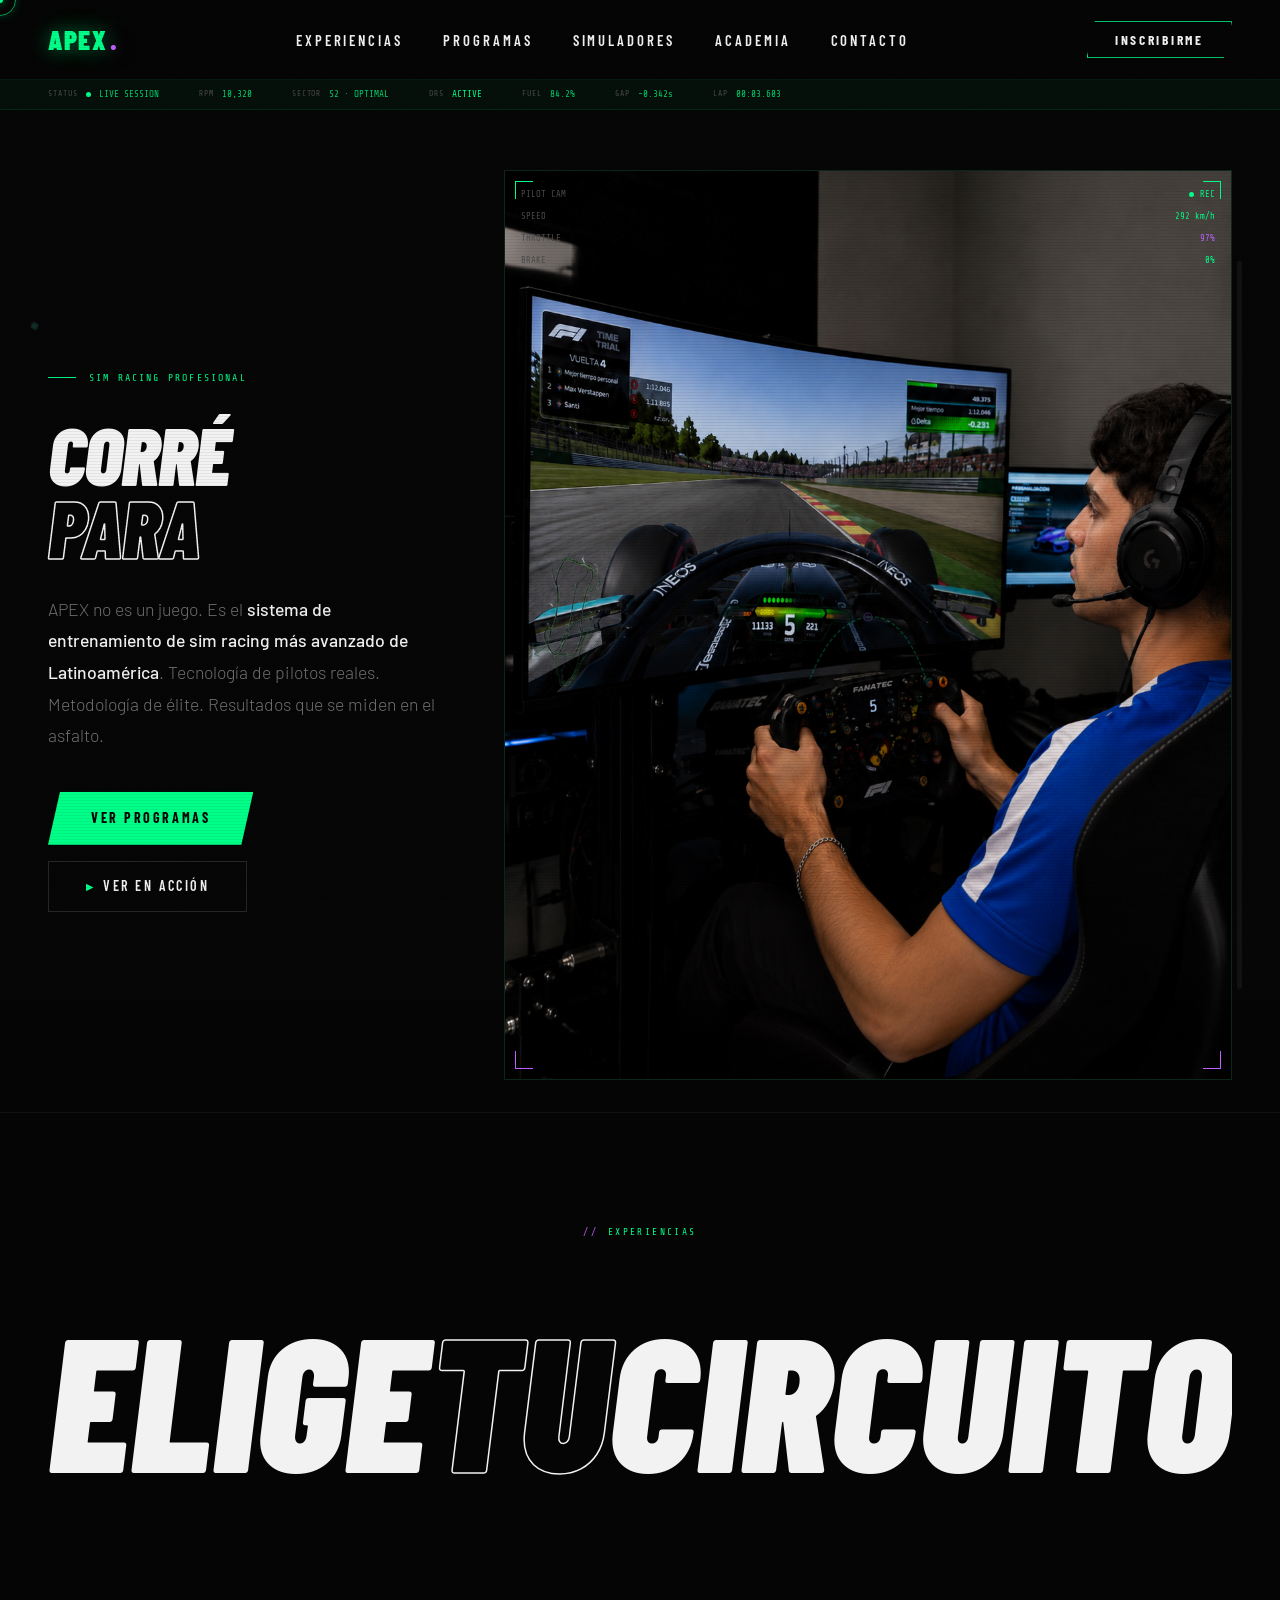
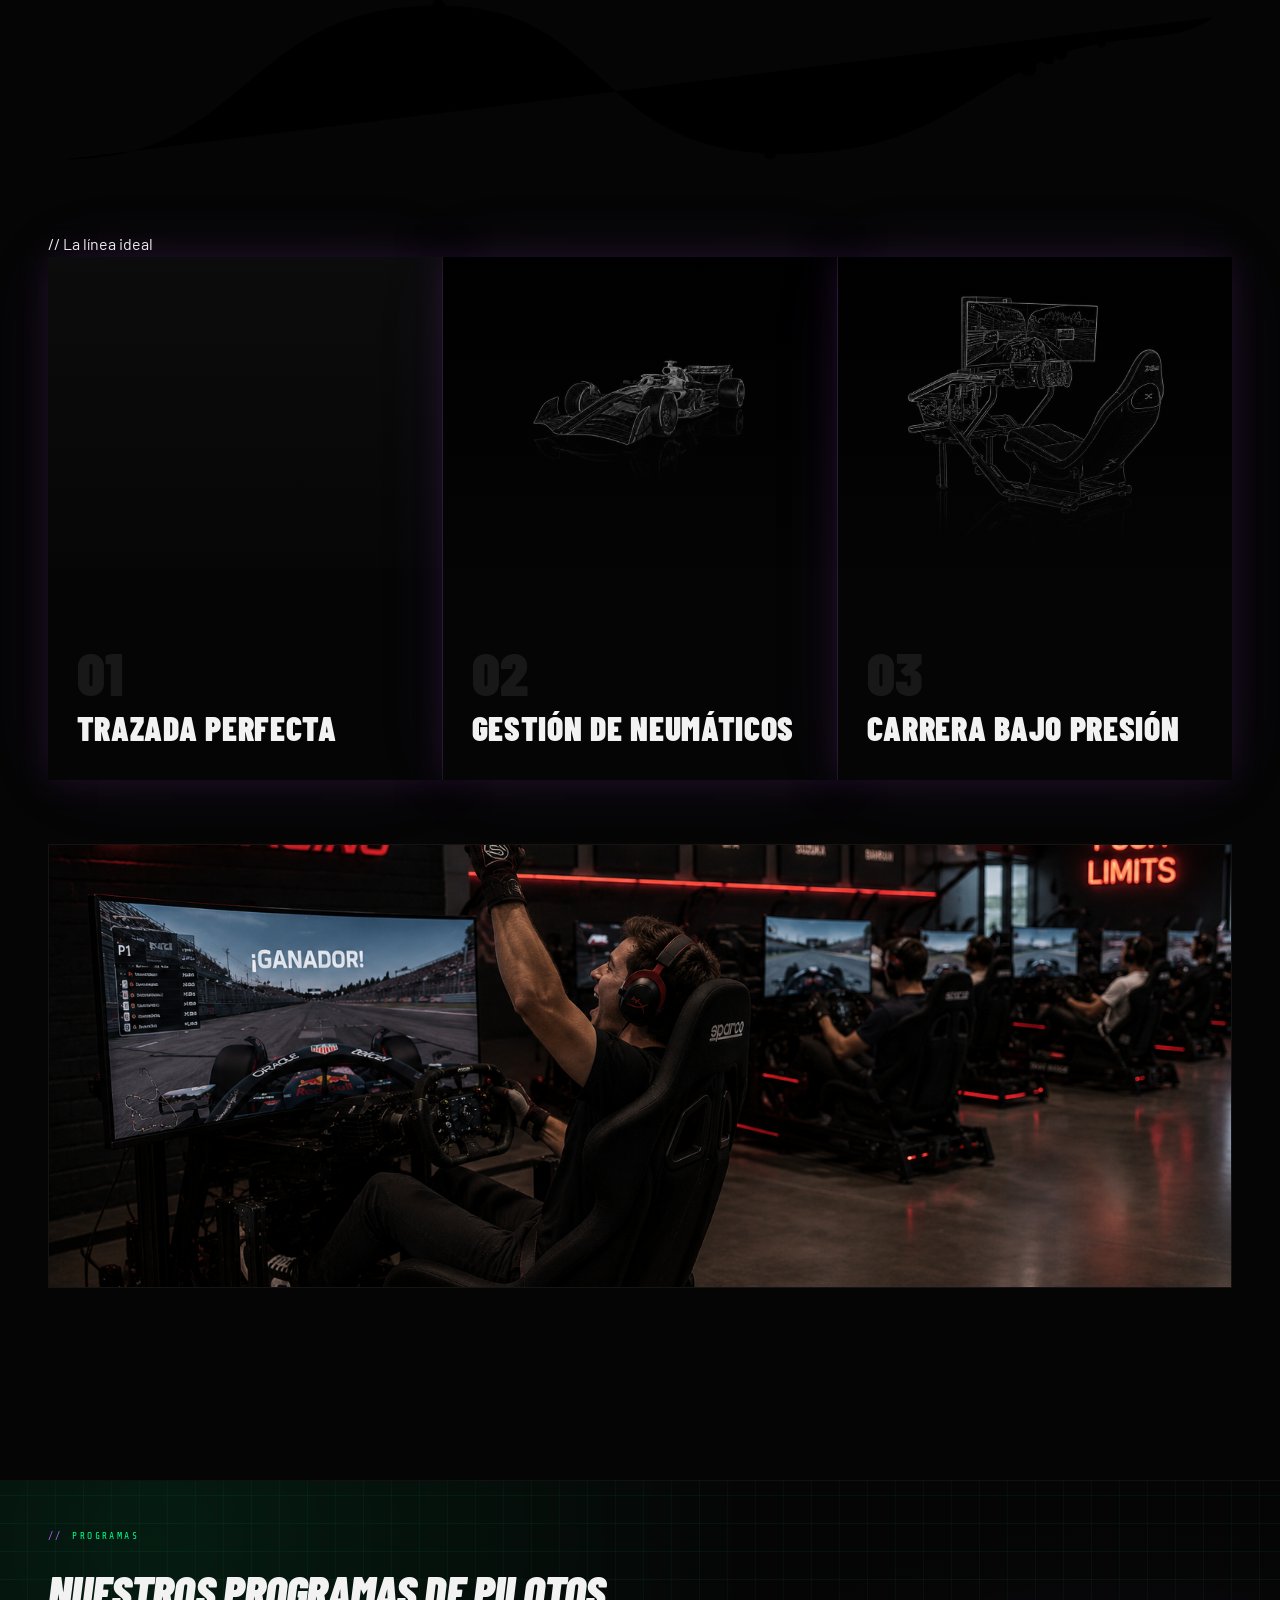
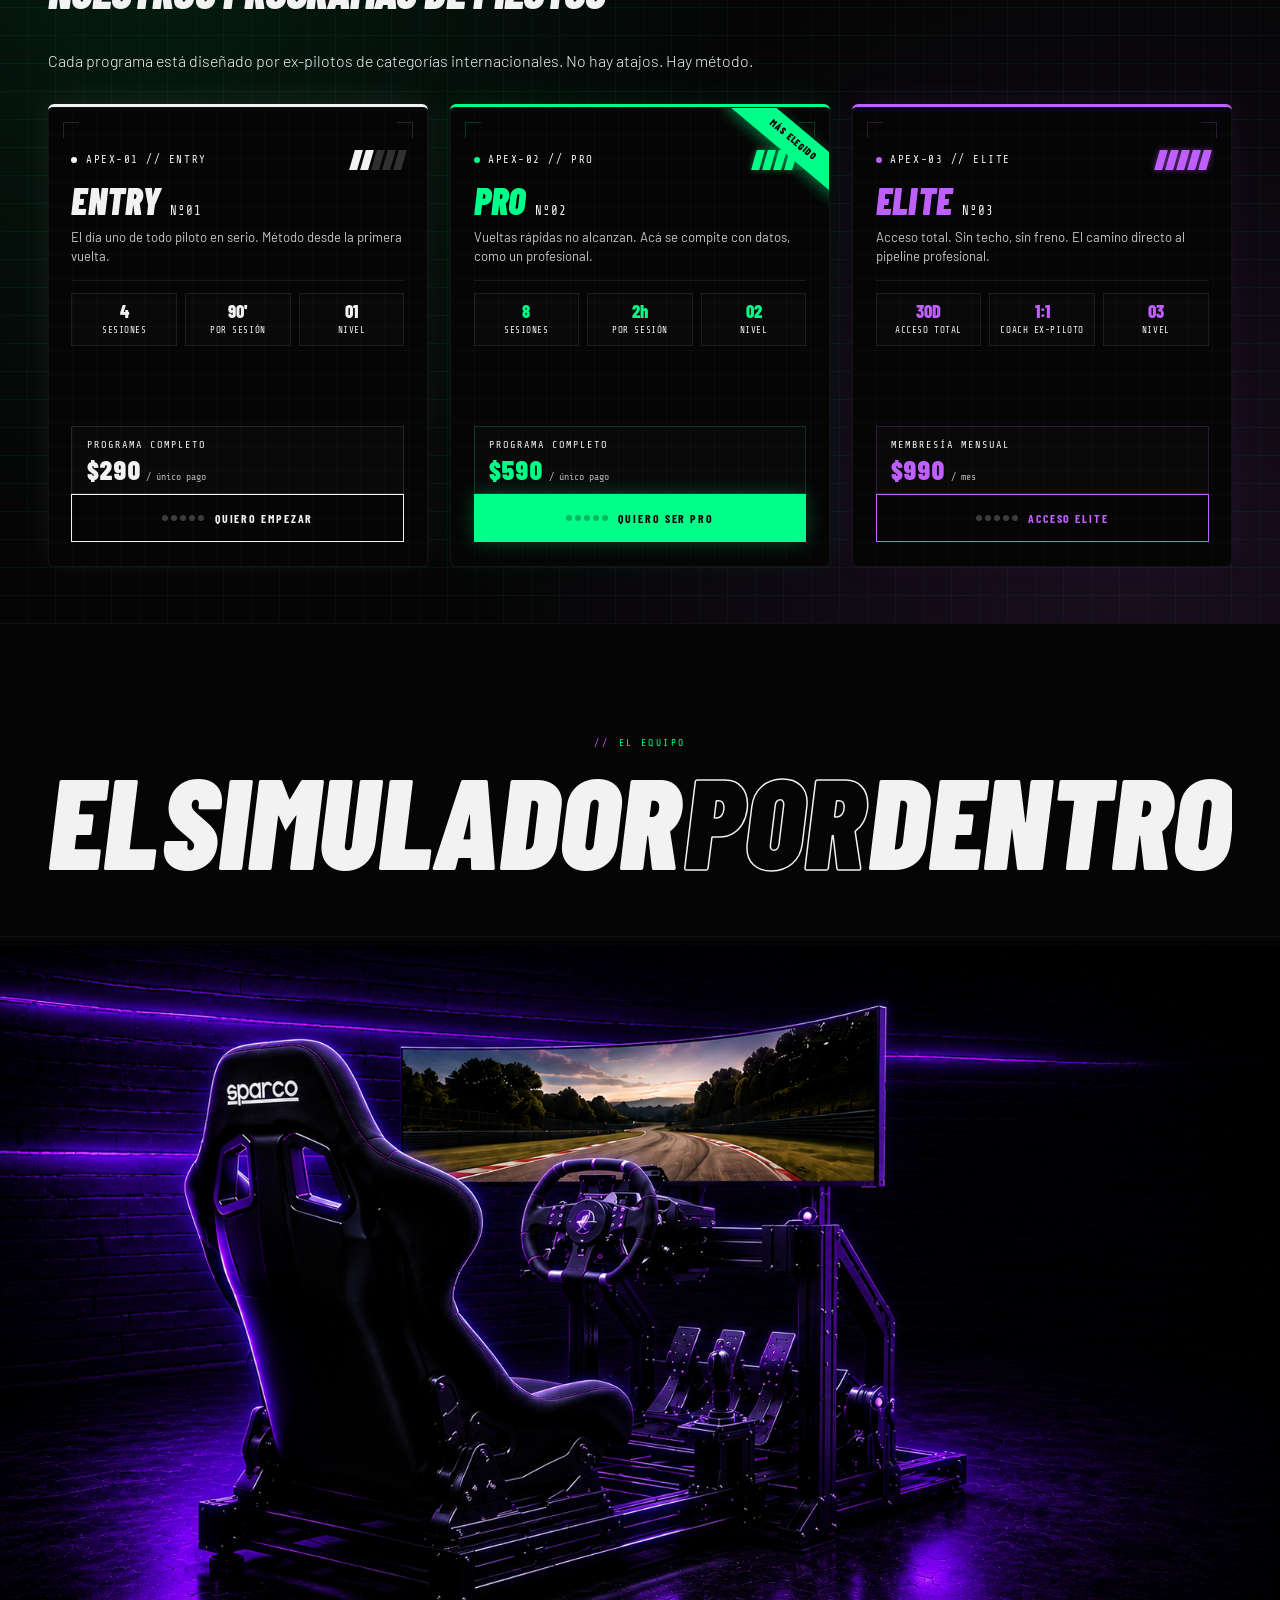
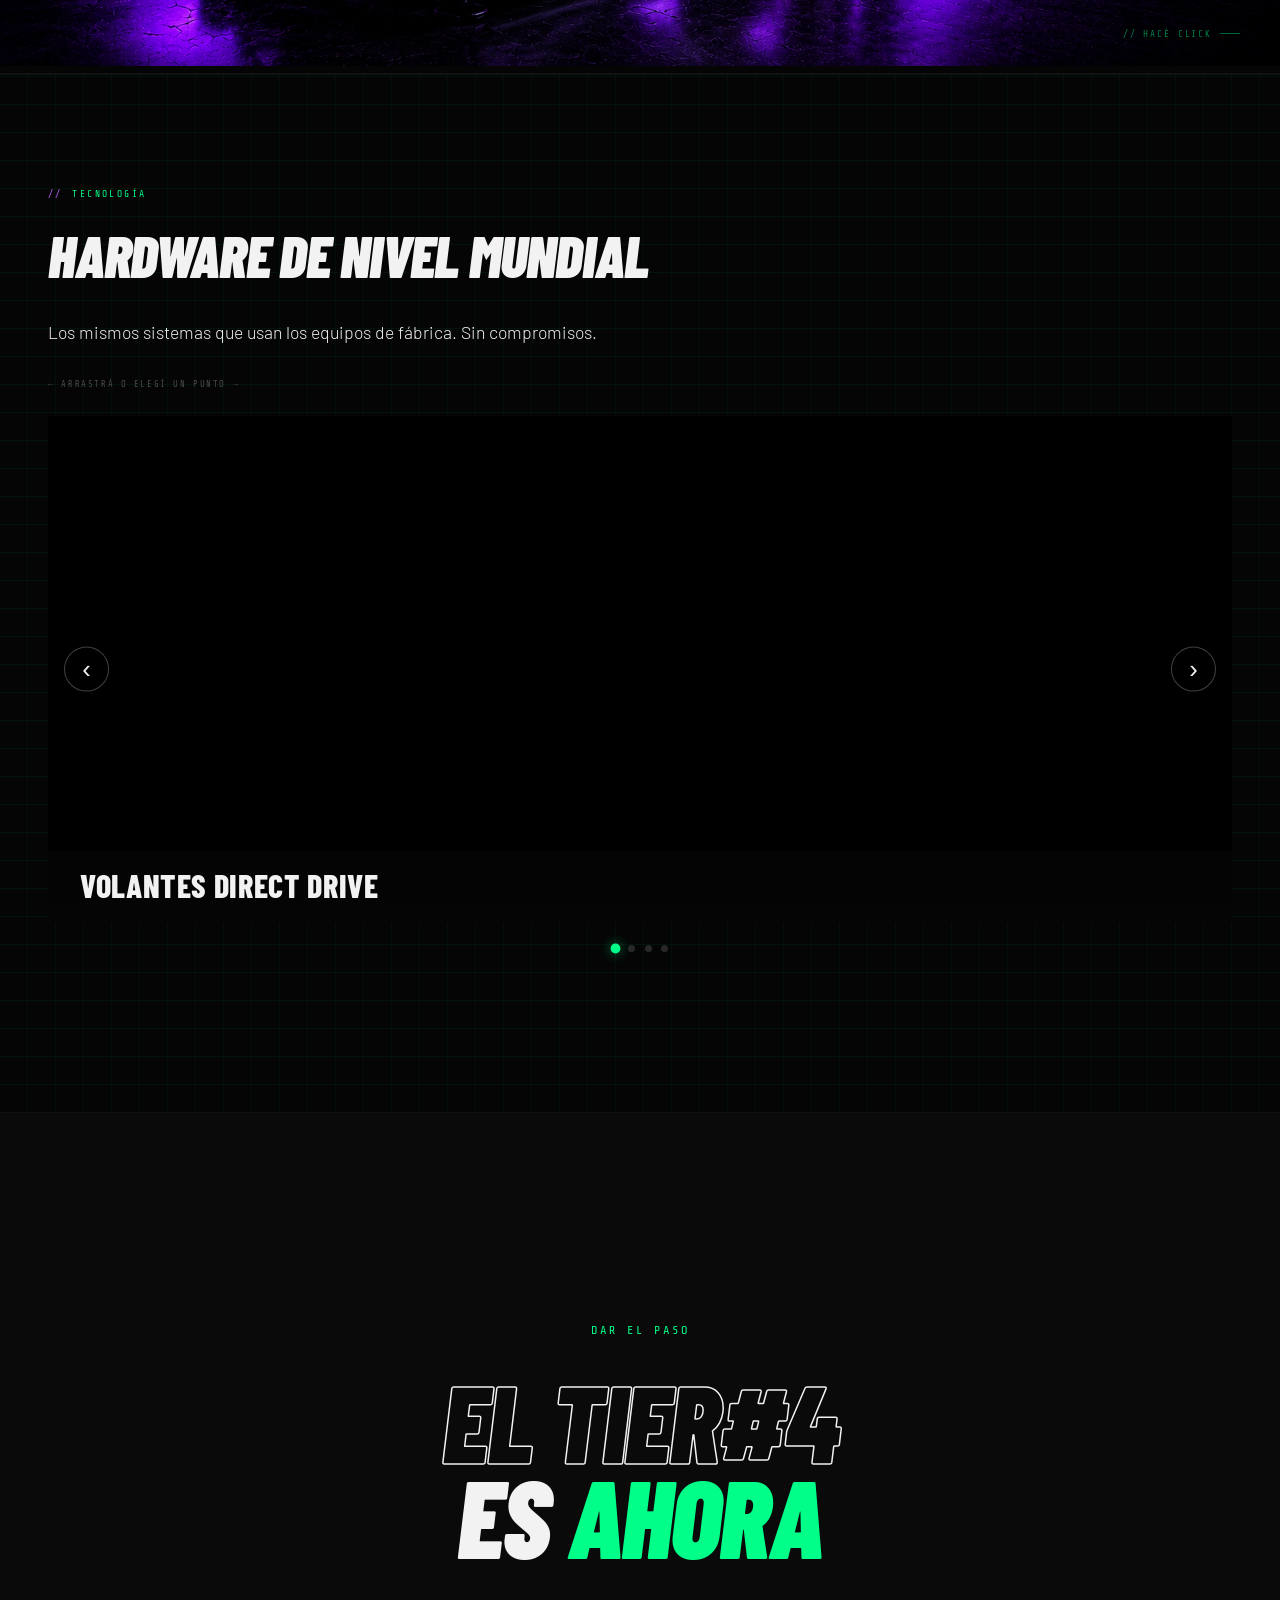
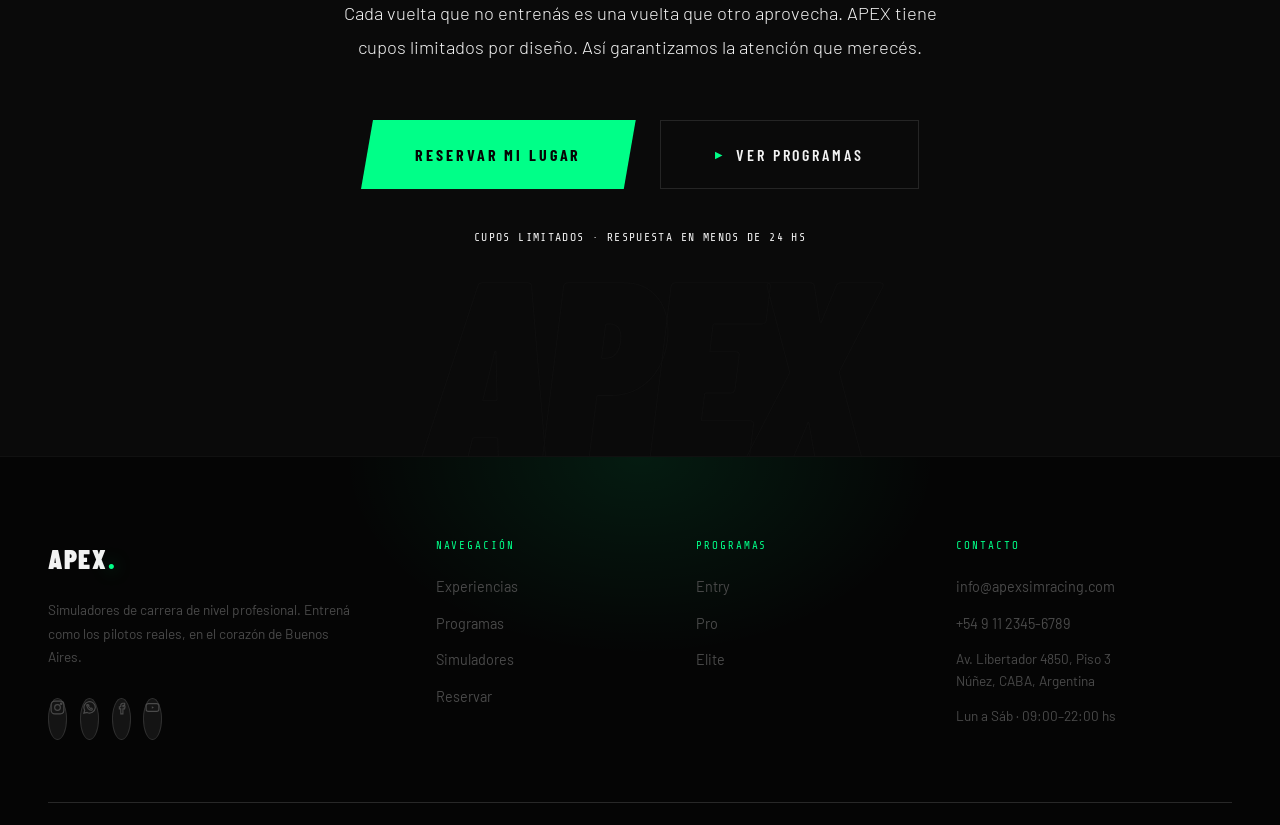
==== commit 56f500b8: "Update index.html" ====
--- a/index.html
+++ b/index.html
@@ -33,35 +33,29 @@
 <!-- SCROLL PROGRESS -->
 <div id="scroll-bar" aria-hidden="true"></div>
 
-<!-- ═══════ SECTOR HUD (telemetría persistente de scroll) ═══════ -->
+<!-- ═══════ SECTOR HUD (barra horizontal inferior) ═══════ -->
 <aside id="sector-hud" aria-hidden="true">
-  <div class="sh-row sh-clock">
-    <span class="sh-lbl">Session</span>
-    <span class="sh-val" id="sh-timer">00:00.00</span>
-  </div>
-  <div class="sh-sectors" id="sh-sectors">
-    <div class="sh-sector" data-target="hero"><span class="sh-tag">S1</span><span class="sh-name">Hero</span></div>
-    <div class="sh-sector" data-target="experiencias"><span class="sh-tag">S2</span><span class="sh-name">Experiencias</span></div>
-    <div class="sh-sector" data-target="programas"><span class="sh-tag">S3</span><span class="sh-name">Programas</span></div>
-    <div class="sh-sector" data-target="simulador"><span class="sh-tag">S4</span><span class="sh-name">Simulador</span></div>
-    <div class="sh-sector" data-target="tecnologia"><span class="sh-tag">S5</span><span class="sh-name">Tecnología</span></div>
-    <div class="sh-sector" data-target="cta"><span class="sh-tag">S6</span><span class="sh-name">Cierre</span></div>
-  </div>
-  <div class="sh-row sh-best">
-    <span class="sh-lbl">Best Lap</span>
-    <span class="sh-val" id="sh-best">--:--.--</span>
-  </div>
+  <div class="sh-inner">
+    <div class="sh-row sh-clock">
+      <span class="sh-lbl">Session</span>
+      <span class="sh-val" id="sh-timer">00:00.00</span>
+    </div>
+    <div class="sh-sectors" id="sh-sectors">
+      <div class="sh-sector" data-target="hero"><span class="sh-tag">S1</span><span class="sh-name">Hero</span></div>
+      <div class="sh-sector" data-target="experiencias"><span class="sh-tag">S2</span><span class="sh-name">Experiencias</span></div>
+      <div class="sh-sector" data-target="programas"><span class="sh-tag">S3</span><span class="sh-name">Programas</span></div>
+      <div class="sh-sector" data-target="simulador"><span class="sh-tag">S4</span><span class="sh-name">Simulador</span></div>
+      <div class="sh-sector" data-target="tecnologia"><span class="sh-tag">S5</span><span class="sh-name">Tecnología</span></div>
+      <div class="sh-sector" data-target="cta"><span class="sh-tag">S6</span><span class="sh-name">Cierre</span></div>
+    </div>
+    <div class="sh-row sh-best">
+      <span class="sh-lbl">Best Lap</span>
+      <span class="sh-val" id="sh-best">--:--.--</span>
+    </div>
+  </div>
+  <div class="sh-track" aria-hidden="true"><div class="sh-track-fill" id="sh-track-fill"></div></div>
 </aside>
 
-<!-- ═══════ NOS BOOST BUTTON + OVERLAY ═══════ -->
-<button type="button" id="nos-btn" aria-label="Activar Nitro">
-  <span class="nos-arrow">▲</span>
-  <span class="nos-label">NOS</span>
-</button>
-<div id="nos-overlay" aria-hidden="true">
-  <div class="nos-streaks"></div>
-  <div class="nos-flash"></div>
-</div>
 
 <!-- ═══════ NAV ═══════ -->
 <nav>
@@ -194,6 +188,49 @@
         <span class="exp-letter" data-delay="680">O</span>
       </div>
     </div>
+  </div>
+
+  <div class="apex-line-wrap reveal d2" id="apex-line-wrap">
+    <svg class="apex-line-svg" viewBox="0 0 1000 220" preserveAspectRatio="none" aria-hidden="true">
+      <defs>
+        <linearGradient id="apexGrad" x1="0" y1="0" x2="1" y2="0">
+          <stop offset="0%" stop-color="#00ff88"/>
+          <stop offset="100%" stop-color="#bf5fff"/>
+        </linearGradient>
+        <filter id="apexGlow" x="-60%" y="-60%" width="220%" height="220%">
+          <feGaussianBlur stdDeviation="4.5" result="blur"/>
+          <feMerge>
+            <feMergeNode in="blur"/>
+            <feMergeNode in="SourceGraphic"/>
+          </feMerge>
+        </filter>
+      </defs>
+      <path id="apexTrackPath" class="apex-track-path"
+        d="M15,165 C170,165 165,35 330,35 C470,35 460,155 610,160 C740,164 770,110 845,80 C905,55 950,70 985,45" />
+      <g class="apex-marker-group">
+        <circle class="apex-marker" cx="330" cy="35" r="5"/>
+        <circle class="apex-marker" cx="610" cy="160" r="5"/>
+        <circle class="apex-marker" cx="845" cy="80" r="5"/>
+      </g>
+      <g class="apex-dot-group" id="apex-dot-group">
+        <circle r="7" class="apex-dot apex-dot-1" filter="url(#apexGlow)">
+          <animateMotion dur="4.2s" repeatCount="indefinite" rotate="auto">
+            <mpath href="#apexTrackPath"/>
+          </animateMotion>
+        </circle>
+        <circle r="5" class="apex-dot apex-dot-2">
+          <animateMotion dur="4.2s" begin="-0.12s" repeatCount="indefinite" rotate="auto">
+            <mpath href="#apexTrackPath"/>
+          </animateMotion>
+        </circle>
+        <circle r="3.5" class="apex-dot apex-dot-3">
+          <animateMotion dur="4.2s" begin="-0.26s" repeatCount="indefinite" rotate="auto">
+            <mpath href="#apexTrackPath"/>
+          </animateMotion>
+        </circle>
+      </g>
+    </svg>
+    <div class="apex-line-label">// La línea ideal</div>
   </div>
 
   <div class="exp-circuits reveal d1">
--- a/style.css
+++ b/style.css
@@ -1707,6 +1707,85 @@
 }
 
 /* ══════════════════════════════
+   OFERTA DE LANZAMIENTO (POPUP)
+══════════════════════════════ */
+.offer-modal-overlay{
+  position:fixed;inset:0;background:rgba(5,5,5,.88);
+  backdrop-filter:blur(8px);z-index:9500;
+  display:flex;align-items:center;justify-content:center;padding:2rem;
+  opacity:0;pointer-events:none;transition:opacity .3s ease;
+}
+.offer-modal-overlay.open{ opacity:1;pointer-events:all }
+.offer-modal{
+  background:var(--black);border:1px solid rgba(0,255,136,.25);
+  box-shadow:0 0 60px rgba(0,255,136,.15);
+  padding:3rem;width:100%;max-width:480px;position:relative;
+  text-align:center;
+  transform:translateY(20px);transition:transform .3s ease;
+  max-height:90vh;overflow-y:auto;
+}
+.offer-modal-overlay.open .offer-modal{ transform:translateY(0) }
+.offer-modal-close{
+  position:absolute;top:1.2rem;right:1.5rem;
+  background:none;border:none;font-family:var(--ff-mono);
+  font-size:.9rem;color:var(--muted);cursor:pointer;transition:color .2s;
+}
+.offer-modal-close:hover{ color:var(--white) }
+.offer-badge{
+  display:inline-block;font-family:var(--ff-mono);font-size:.6rem;
+  letter-spacing:.18em;text-transform:uppercase;color:var(--green);
+  border:1px solid rgba(0,255,136,.3);border-radius:999px;
+  padding:.5rem 1.1rem;margin-bottom:1.5rem;
+}
+.offer-title{
+  font-family:var(--ff-display);font-weight:900;font-style:italic;
+  text-transform:uppercase;color:var(--white);line-height:.95;
+  margin-bottom:1rem;font-size:2rem;
+}
+.offer-title-num{
+  font-size:3.4rem;color:var(--green);display:inline-block;margin-right:.3rem;
+}
+.offer-title-sub{
+  display:block;font-size:1.1rem;color:var(--muted);font-weight:400;font-style:normal;
+  margin-top:.3rem;
+}
+.offer-desc{
+  font-family:var(--ff-body);font-size:.92rem;color:var(--muted);
+  line-height:1.6;margin-bottom:2rem;
+}
+.offer-timer{
+  display:flex;align-items:center;justify-content:center;gap:.6rem;
+  margin-bottom:2rem;
+}
+.offer-timer-unit{
+  display:flex;flex-direction:column;align-items:center;gap:.2rem;
+  background:var(--surface);border:1px solid rgba(191,95,255,.2);
+  border-radius:6px;padding:.6rem .8rem;min-width:56px;
+}
+.offer-timer-num{
+  font-family:var(--ff-mono);font-size:1.3rem;color:var(--violet);
+}
+.offer-timer-lbl{
+  font-family:var(--ff-mono);font-size:.5rem;letter-spacing:.12em;
+  text-transform:uppercase;color:var(--muted);
+}
+.offer-timer-colon{
+  font-family:var(--ff-mono);font-size:1.2rem;color:var(--muted);
+}
+.offer-cta{ width:100%;justify-content:center;margin-bottom:1rem }
+.offer-code{
+  font-family:var(--ff-mono);font-size:.62rem;letter-spacing:.05em;
+  color:var(--muted);
+}
+.offer-code strong{ color:var(--green) }
+
+@media(max-width:640px){
+  .offer-modal{ padding:2.2rem 1.5rem }
+  .offer-title-num{ font-size:2.6rem }
+  .offer-timer-unit{ min-width:46px;padding:.5rem .5rem }
+}
+
+/* ══════════════════════════════
    MODAL DE RESERVA (home)
 ══════════════════════════════ */
 .res-modal-overlay{
@@ -1807,3 +1886,160 @@
   .hl-green{animation:none}
   .loader-logo{animation:none}
 }
+
+/* ══════════════════════════════════════════════════════
+   NUEVO: CURSOR TRAIL — estela de velocidad
+══════════════════════════════════════════════════════ */
+#cursor-trail{
+  position:fixed;top:0;left:0;width:0;height:0;pointer-events:none;z-index:9998;
+}
+.trail-dot{
+  position:fixed;top:0;left:0;width:4px;height:4px;border-radius:50%;
+  background:var(--green);pointer-events:none;z-index:9998;
+  transform:translate(-50%,-50%);
+  box-shadow:0 0 6px rgba(0,255,136,.8);
+  will-change:transform,opacity;
+}
+
+/* ══════════════════════════════════════════════════════
+   NUEVO: SECTOR HUD — telemetría persistente lateral
+══════════════════════════════════════════════════════ */
+#sector-hud{
+  position:fixed;right:1.4rem;top:50%;transform:translateY(-50%);
+  z-index:400;
+  display:flex;flex-direction:column;gap:1rem;
+  padding:1rem .9rem;
+  background:rgba(8,8,8,.55);
+  border:1px solid rgba(255,255,255,.08);
+  border-radius:10px;
+  backdrop-filter:blur(10px);
+  -webkit-backdrop-filter:blur(10px);
+  font-family:var(--ff-mono);
+  opacity:0;
+  transform:translateY(-50%) translateX(12px);
+  transition:opacity .6s ease, transform .6s ease;
+  pointer-events:none;
+}
+#sector-hud.sh-visible{
+  opacity:1;
+  transform:translateY(-50%) translateX(0);
+  pointer-events:auto;
+}
+.sh-row{display:flex;flex-direction:column;gap:.2rem}
+.sh-lbl{font-size:.5rem;letter-spacing:.14em;text-transform:uppercase;color:var(--muted)}
+.sh-val{font-size:.85rem;color:var(--green);letter-spacing:.04em;
+  text-shadow:0 0 8px rgba(0,255,136,.35)}
+.sh-best .sh-val{color:var(--violet);text-shadow:0 0 8px rgba(191,95,255,.35)}
+.sh-sectors{display:flex;flex-direction:column;gap:.55rem;
+  border-top:1px solid rgba(255,255,255,.08);
+  border-bottom:1px solid rgba(255,255,255,.08);
+  padding:.75rem 0}
+.sh-sector{
+  display:flex;align-items:center;gap:.5rem;
+  font-size:.58rem;letter-spacing:.06em;color:var(--muted);
+  transition:color .3s ease, transform .3s ease;
+}
+.sh-sector .sh-tag{
+  font-weight:700;color:var(--muted2);
+  width:1.4rem;flex-shrink:0;
+  transition:color .3s ease,text-shadow .3s ease;
+}
+.sh-sector.sh-active{color:var(--white);transform:translateX(-3px)}
+.sh-sector.sh-active .sh-tag{color:var(--green);text-shadow:0 0 8px rgba(0,255,136,.6)}
+.sh-sector.sh-done .sh-tag{color:var(--green-dim)}
+@media(max-width:1100px){
+  #sector-hud{display:none}
+}
+
+/* ══════════════════════════════════════════════════════
+   NUEVO: NOS BOOST BUTTON + OVERLAY
+══════════════════════════════════════════════════════ */
+#nos-btn{
+  position:fixed;left:1.4rem;bottom:1.6rem;z-index:400;
+  display:flex;flex-direction:column;align-items:center;gap:.15rem;
+  width:52px;height:52px;border-radius:50%;
+  background:radial-gradient(circle at 35% 30%,rgba(191,95,255,.25),rgba(5,5,5,.9));
+  border:1px solid rgba(191,95,255,.4);
+  color:var(--violet);
+  font-family:var(--ff-mono);cursor:pointer;
+  box-shadow:0 0 18px rgba(191,95,255,.25);
+  transition:transform .25s cubic-bezier(.2,.8,.3,1.4), box-shadow .25s ease, border-color .25s ease;
+  animation:nosIdlePulse 2.6s ease-in-out infinite;
+}
+#nos-btn .nos-arrow{font-size:.6rem;line-height:1;transition:transform .2s ease}
+#nos-btn .nos-label{font-size:.5rem;letter-spacing:.1em}
+#nos-btn:hover{
+  transform:scale(1.08);
+  border-color:var(--violet);
+  box-shadow:0 0 28px rgba(191,95,255,.5);
+}
+#nos-btn:active{transform:scale(.92)}
+#nos-btn.nos-firing .nos-arrow{transform:translateY(-3px)}
+@keyframes nosIdlePulse{
+  0%,100%{box-shadow:0 0 18px rgba(191,95,255,.25)}
+  50%{box-shadow:0 0 26px rgba(191,95,255,.5)}
+}
+@media(max-width:768px){
+  #nos-btn{width:44px;height:44px;left:1rem;bottom:5.2rem}
+}
+
+#nos-overlay{
+  position:fixed;inset:0;z-index:9997;pointer-events:none;
+  opacity:0;
+}
+#nos-overlay.nos-active{opacity:1}
+.nos-streaks{
+  position:absolute;inset:0;
+  background:
+    repeating-linear-gradient(100deg,
+      rgba(0,255,136,0) 0px,
+      rgba(0,255,136,0) 38px,
+      rgba(0,255,136,.10) 40px,
+      rgba(0,255,136,0) 42px),
+    repeating-linear-gradient(80deg,
+      rgba(191,95,255,0) 0px,
+      rgba(191,95,255,0) 60px,
+      rgba(191,95,255,.08) 62px,
+      rgba(191,95,255,0) 64px);
+  transform:scale(1.3) translateX(0);
+  opacity:0;
+}
+#nos-overlay.nos-active .nos-streaks{
+  animation:nosStreaks .7s cubic-bezier(.1,.7,.2,1) forwards;
+}
+@keyframes nosStreaks{
+  0%{opacity:0;transform:scale(1.5) translateX(-4%)}
+  15%{opacity:1}
+  100%{opacity:0;transform:scale(1) translateX(4%)}
+}
+.nos-flash{
+  position:absolute;inset:0;
+  background:radial-gradient(circle at 50% 50%,rgba(191,95,255,.35),rgba(0,0,0,0) 60%);
+  opacity:0;
+}
+#nos-overlay.nos-active .nos-flash{
+  animation:nosFlash .7s ease-out forwards;
+}
+@keyframes nosFlash{
+  0%{opacity:0}
+  10%{opacity:1}
+  100%{opacity:0}
+}
+body.nos-shake{animation:nosBodyShake .35s ease}
+@keyframes nosBodyShake{
+  0%,100%{transform:translate(0,0)}
+  20%{transform:translate(-2px,1px)}
+  40%{transform:translate(2px,-1px)}
+  60%{transform:translate(-1px,-1px)}
+  80%{transform:translate(1px,1px)}
+}
+@media(prefers-reduced-motion:reduce){
+  #nos-btn{animation:none}
+  .nos-streaks,.nos-flash{animation:none !important}
+  body.nos-shake{animation:none}
+}
+
+/* ══════════════════════════════════════════════════════
+   NUEVO: COUNT-UP para precios
+══════════════════════════════════════════════════════ */
+.count-up{display:inline-block;font-variant-numeric:tabular-nums}
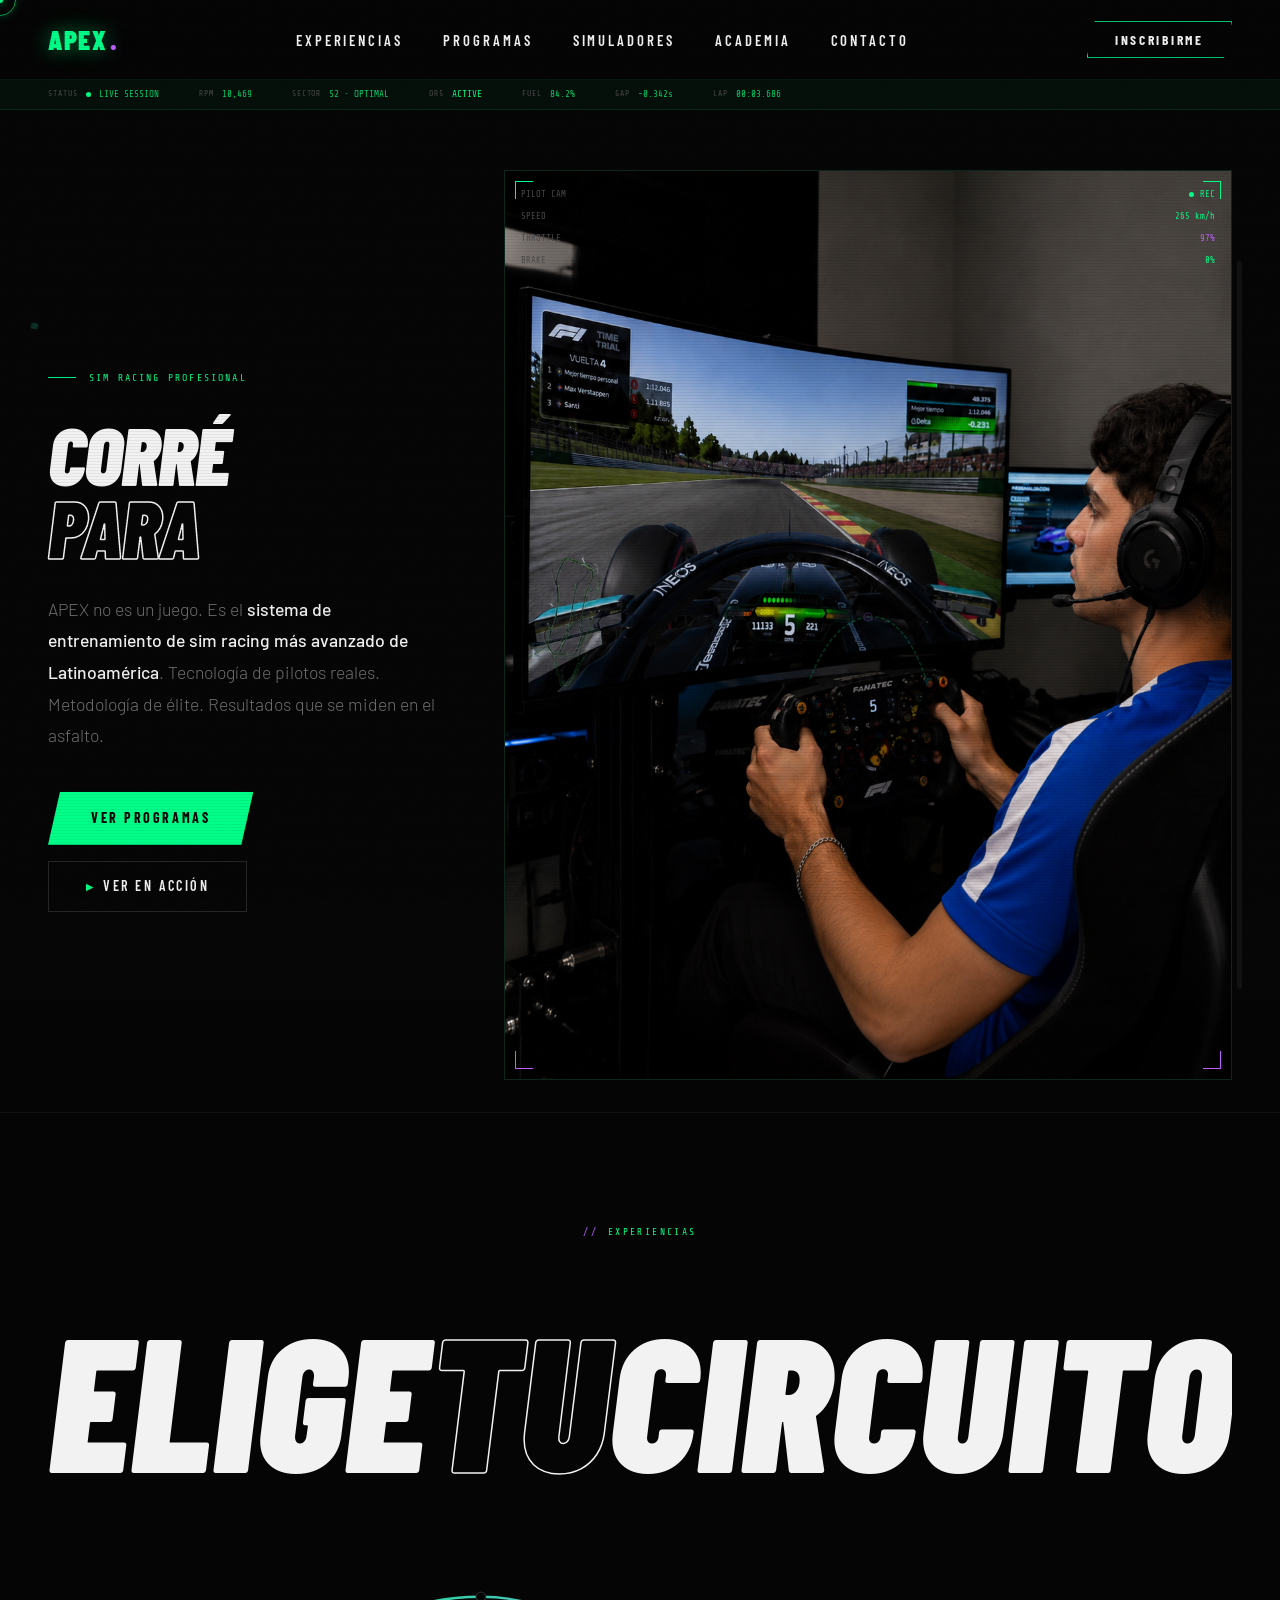
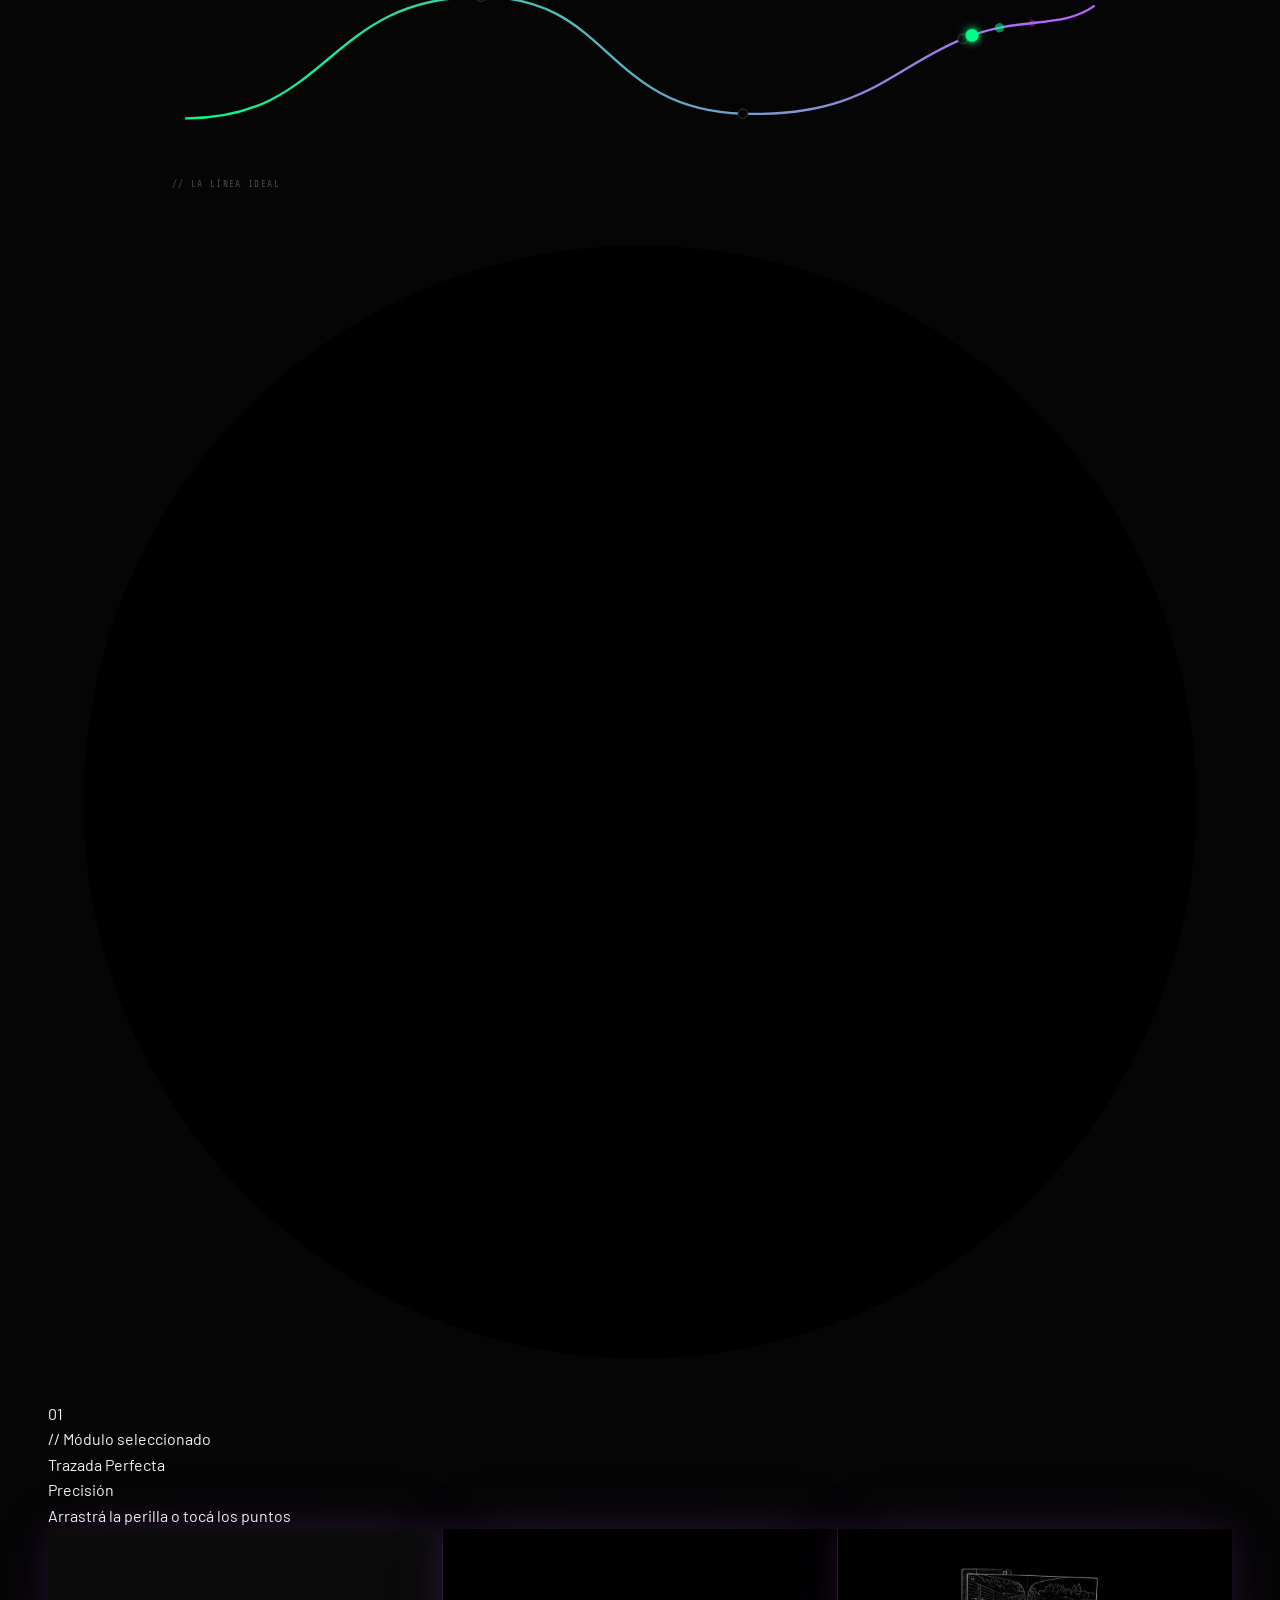
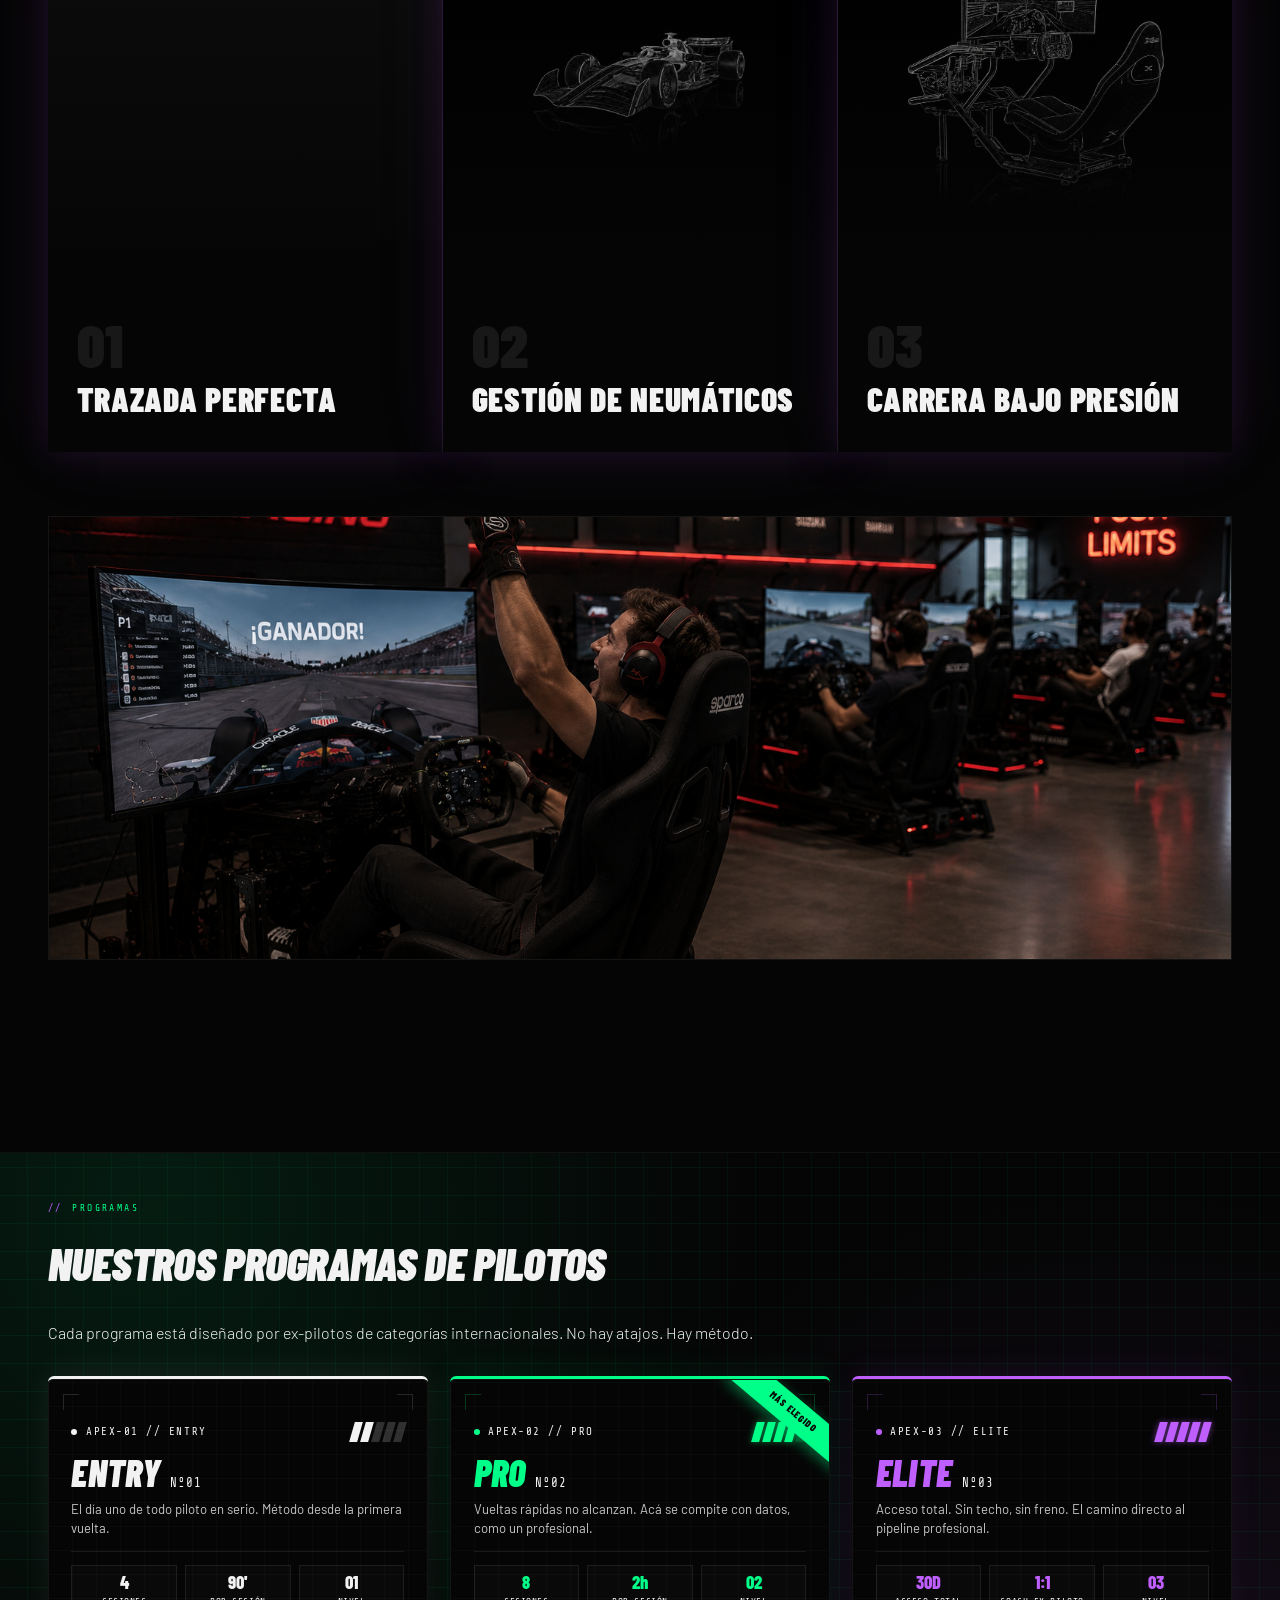
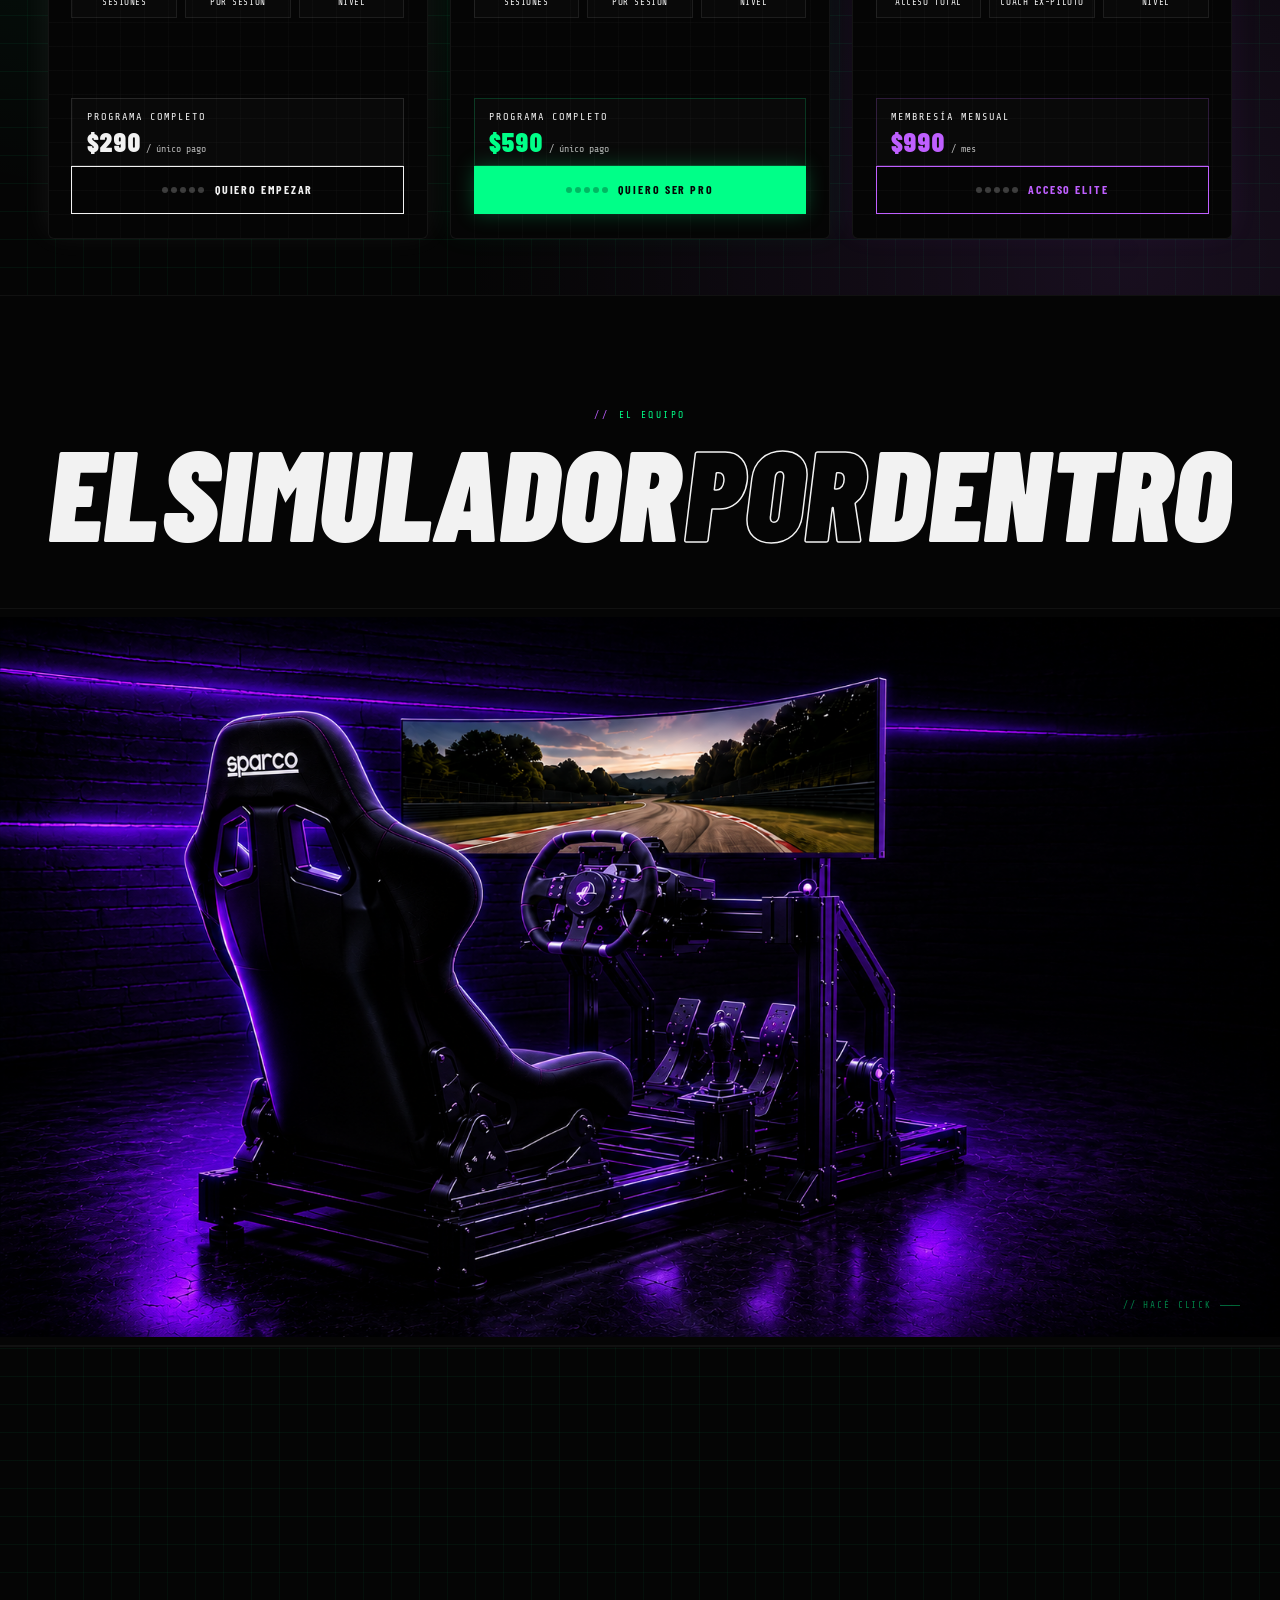
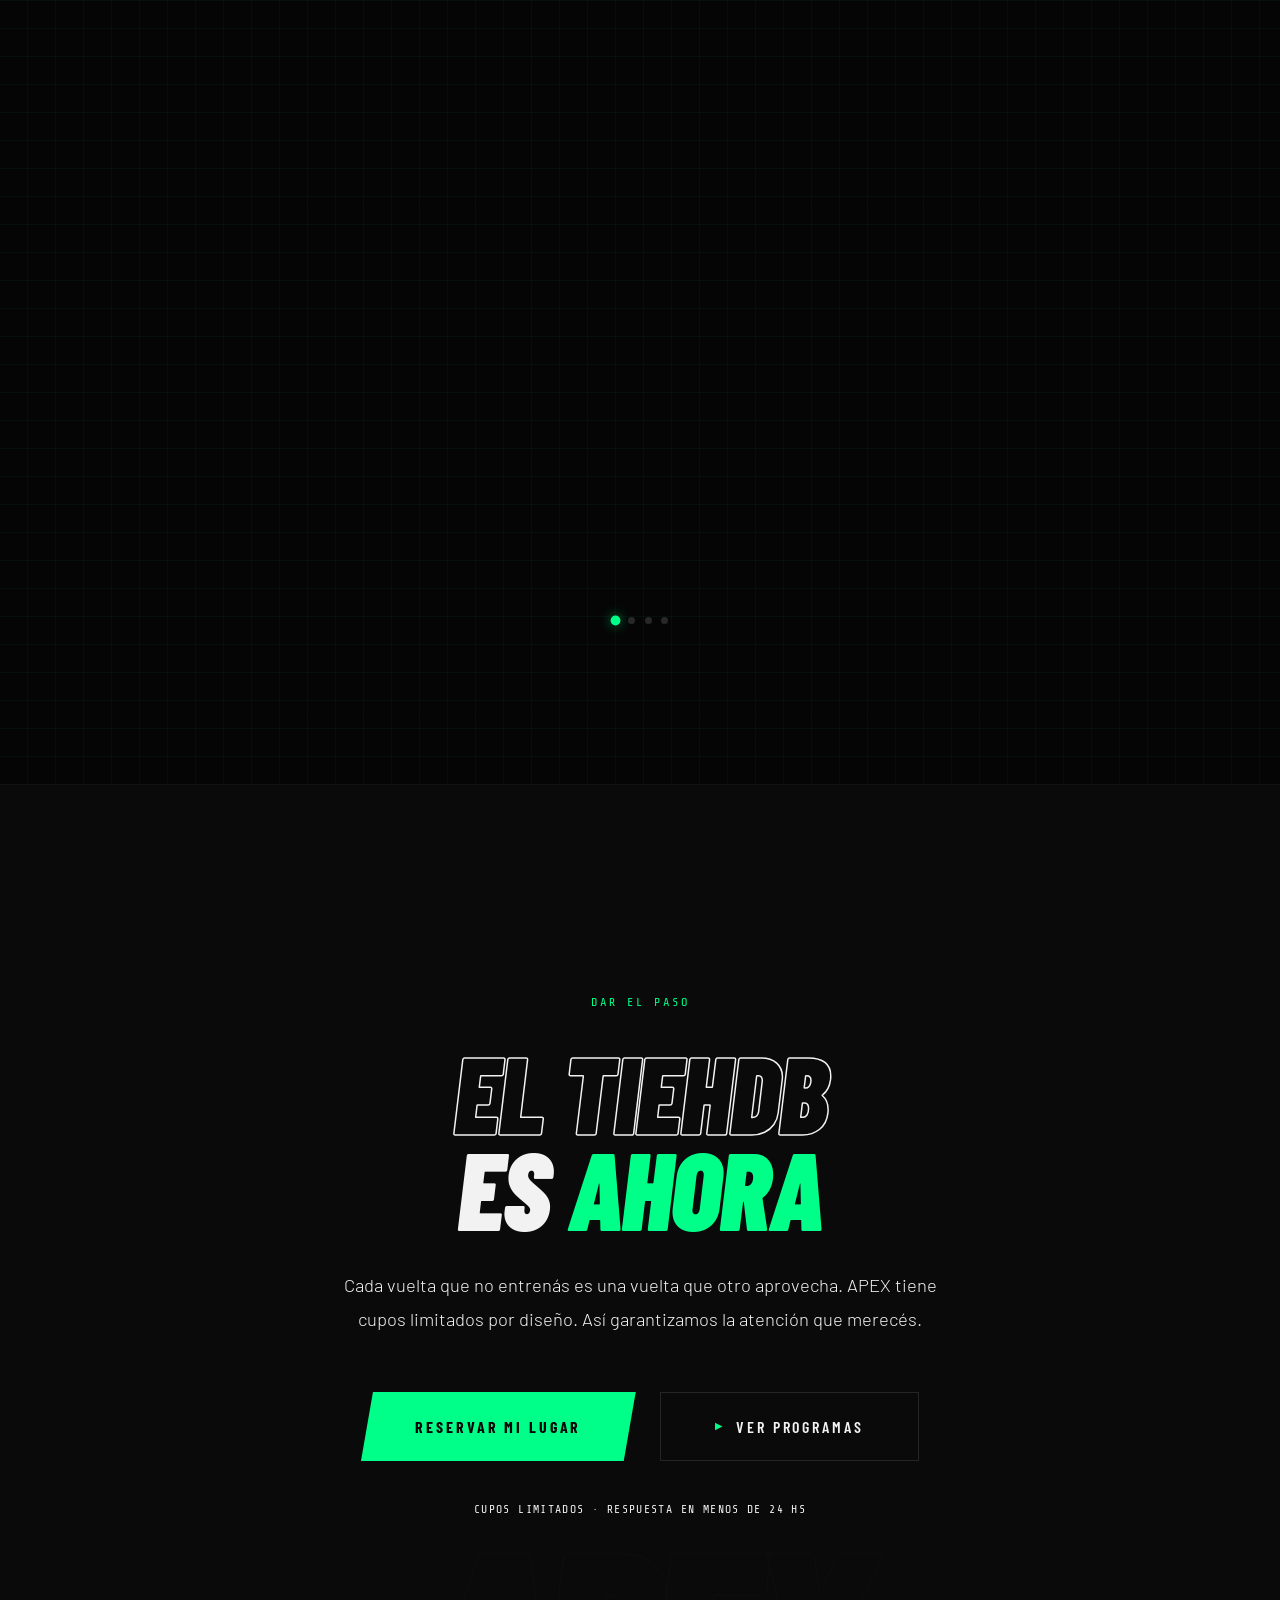
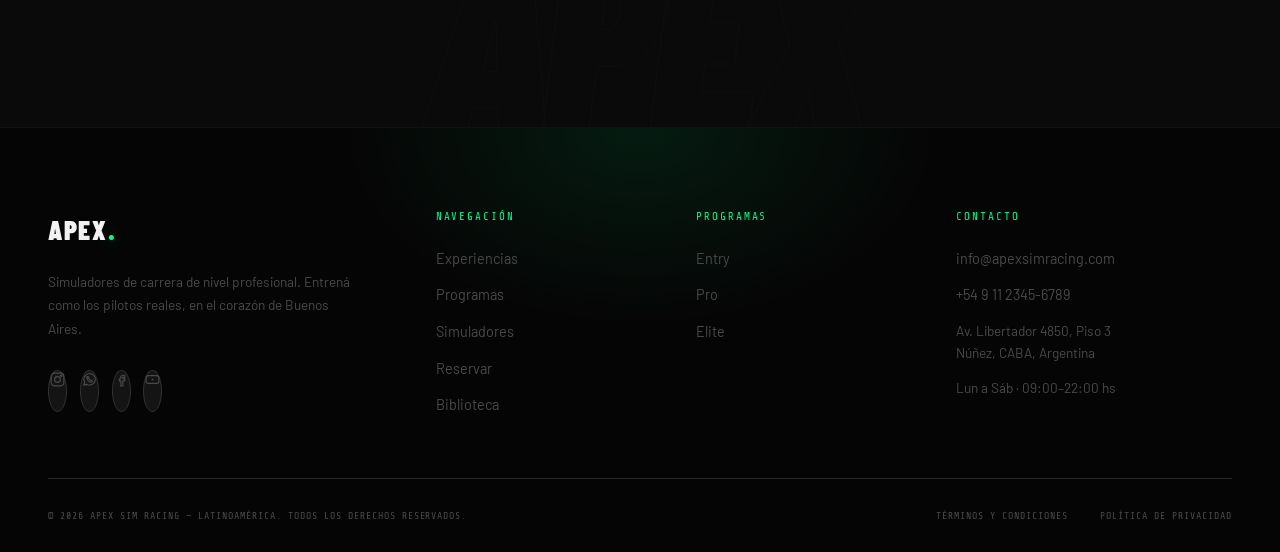
==== commit 7ae88761: "Update index.html" ====
--- a/index.html
+++ b/index.html
@@ -233,8 +233,42 @@
     <div class="apex-line-label">// La línea ideal</div>
   </div>
 
+  <div class="circuit-selector reveal d1" id="circuit-selector">
+    <div class="cs-dial-wrap" id="cs-dial-wrap" role="slider" tabindex="0"
+         aria-label="Seleccionar módulo de circuito" aria-valuemin="1" aria-valuemax="3" aria-valuenow="1">
+      <svg class="cs-dial" viewBox="0 0 200 200" aria-hidden="true">
+        <circle cx="100" cy="100" r="94" class="cs-ring-outer"/>
+        <circle cx="100" cy="100" r="74" class="cs-ring-inner"/>
+        <g class="cs-ticks">
+          <g class="cs-tick-group" data-idx="0" data-angle="-42">
+            <line class="cs-tick" x1="100" y1="10" x2="100" y2="26"/>
+          </g>
+          <g class="cs-tick-group" data-idx="1" data-angle="0">
+            <line class="cs-tick" x1="100" y1="10" x2="100" y2="26"/>
+          </g>
+          <g class="cs-tick-group" data-idx="2" data-angle="42">
+            <line class="cs-tick" x1="100" y1="10" x2="100" y2="26"/>
+          </g>
+        </g>
+        <g class="cs-needle-group" id="cs-needle-group">
+          <line class="cs-needle" x1="100" y1="100" x2="100" y2="24"/>
+          <polygon class="cs-needle-tip" points="100,16 94,30 106,30"/>
+        </g>
+        <circle cx="100" cy="100" r="10" class="cs-hub"/>
+      </svg>
+      <div class="cs-dial-num" id="cs-dial-num">01</div>
+    </div>
+
+    <div class="cs-readout">
+      <div class="cs-readout-eyebrow">// Módulo seleccionado</div>
+      <div class="cs-readout-name" id="cs-readout-name">Trazada Perfecta</div>
+      <div class="cs-readout-tag" id="cs-readout-tag">Precisión</div>
+      <div class="cs-readout-hint">Arrastrá la perilla o tocá los puntos</div>
+    </div>
+  </div>
+
   <div class="exp-circuits reveal d1">
-    <div class="exp-circuit" role="button" tabindex="0" aria-label="Ver detalle: Trazada Perfecta">
+    <div class="exp-circuit" data-idx="0" role="button" tabindex="0" aria-label="Ver detalle: Trazada Perfecta">
       <div class="exp-circuit-inner">
 
         <div class="exp-circuit-front">
@@ -267,7 +301,7 @@
       </div>
     </div>
 
-    <div class="exp-circuit" role="button" tabindex="0" aria-label="Ver detalle: Gestión de Neumáticos">
+    <div class="exp-circuit" data-idx="1" role="button" tabindex="0" aria-label="Ver detalle: Gestión de Neumáticos">
       <div class="exp-circuit-inner">
 
         <div class="exp-circuit-front">
@@ -301,7 +335,7 @@
       </div>
     </div>
 
-    <div class="exp-circuit" role="button" tabindex="0" aria-label="Ver detalle: Carrera Bajo Presión">
+    <div class="exp-circuit" data-idx="2" role="button" tabindex="0" aria-label="Ver detalle: Carrera Bajo Presión">
       <div class="exp-circuit-inner">
 
         <div class="exp-circuit-front">
@@ -745,6 +779,7 @@
       <a href="#programas">Programas</a>
       <a href="#tecnologia">Simuladores</a>
       <a href="#cta">Reservar</a>
+      <a href="biblioteca.html">Biblioteca</a>
     </div>
 
     <div class="footer-col">
--- a/style.css
+++ b/style.css
@@ -1902,144 +1902,137 @@
 }
 
 /* ══════════════════════════════════════════════════════
-   NUEVO: SECTOR HUD — telemetría persistente lateral
+   NUEVO: SECTOR HUD — barra horizontal inferior, sin apoyarse en nada
 ══════════════════════════════════════════════════════ */
 #sector-hud{
-  position:fixed;right:1.4rem;top:50%;transform:translateY(-50%);
+  position:fixed;left:50%;bottom:1.1rem;
+  transform:translate(-50%,14px);
   z-index:400;
-  display:flex;flex-direction:column;gap:1rem;
-  padding:1rem .9rem;
+  width:min(760px,92vw);
   background:rgba(8,8,8,.55);
   border:1px solid rgba(255,255,255,.08);
-  border-radius:10px;
+  border-radius:999px;
   backdrop-filter:blur(10px);
   -webkit-backdrop-filter:blur(10px);
   font-family:var(--ff-mono);
   opacity:0;
-  transform:translateY(-50%) translateX(12px);
   transition:opacity .6s ease, transform .6s ease;
   pointer-events:none;
+  overflow:hidden;
 }
 #sector-hud.sh-visible{
   opacity:1;
-  transform:translateY(-50%) translateX(0);
+  transform:translate(-50%,0);
   pointer-events:auto;
 }
-.sh-row{display:flex;flex-direction:column;gap:.2rem}
-.sh-lbl{font-size:.5rem;letter-spacing:.14em;text-transform:uppercase;color:var(--muted)}
-.sh-val{font-size:.85rem;color:var(--green);letter-spacing:.04em;
+.sh-inner{
+  display:flex;align-items:center;justify-content:center;gap:1.6rem;
+  padding:.6rem 1.4rem;
+}
+.sh-row{display:flex;align-items:center;gap:.4rem;flex-shrink:0}
+.sh-lbl{font-size:.48rem;letter-spacing:.12em;text-transform:uppercase;color:var(--muted)}
+.sh-val{font-size:.75rem;color:var(--green);letter-spacing:.03em;
   text-shadow:0 0 8px rgba(0,255,136,.35)}
 .sh-best .sh-val{color:var(--violet);text-shadow:0 0 8px rgba(191,95,255,.35)}
-.sh-sectors{display:flex;flex-direction:column;gap:.55rem;
-  border-top:1px solid rgba(255,255,255,.08);
-  border-bottom:1px solid rgba(255,255,255,.08);
-  padding:.75rem 0}
+.sh-sectors{
+  display:flex;align-items:center;gap:1rem;
+  border-left:1px solid rgba(255,255,255,.08);
+  border-right:1px solid rgba(255,255,255,.08);
+  padding:0 1.2rem;
+  overflow-x:auto;
+  scrollbar-width:none;
+}
+.sh-sectors::-webkit-scrollbar{display:none}
 .sh-sector{
-  display:flex;align-items:center;gap:.5rem;
-  font-size:.58rem;letter-spacing:.06em;color:var(--muted);
-  transition:color .3s ease, transform .3s ease;
+  display:flex;align-items:center;gap:.35rem;
+  font-size:.56rem;letter-spacing:.05em;color:var(--muted);white-space:nowrap;
+  transition:color .3s ease;
 }
 .sh-sector .sh-tag{
   font-weight:700;color:var(--muted2);
-  width:1.4rem;flex-shrink:0;
   transition:color .3s ease,text-shadow .3s ease;
 }
-.sh-sector.sh-active{color:var(--white);transform:translateX(-3px)}
+.sh-sector.sh-active{color:var(--white)}
 .sh-sector.sh-active .sh-tag{color:var(--green);text-shadow:0 0 8px rgba(0,255,136,.6)}
 .sh-sector.sh-done .sh-tag{color:var(--green-dim)}
-@media(max-width:1100px){
-  #sector-hud{display:none}
-}
-
-/* ══════════════════════════════════════════════════════
-   NUEVO: NOS BOOST BUTTON + OVERLAY
-══════════════════════════════════════════════════════ */
-#nos-btn{
-  position:fixed;left:1.4rem;bottom:1.6rem;z-index:400;
-  display:flex;flex-direction:column;align-items:center;gap:.15rem;
-  width:52px;height:52px;border-radius:50%;
-  background:radial-gradient(circle at 35% 30%,rgba(191,95,255,.25),rgba(5,5,5,.9));
-  border:1px solid rgba(191,95,255,.4);
-  color:var(--violet);
-  font-family:var(--ff-mono);cursor:pointer;
-  box-shadow:0 0 18px rgba(191,95,255,.25);
-  transition:transform .25s cubic-bezier(.2,.8,.3,1.4), box-shadow .25s ease, border-color .25s ease;
-  animation:nosIdlePulse 2.6s ease-in-out infinite;
-}
-#nos-btn .nos-arrow{font-size:.6rem;line-height:1;transition:transform .2s ease}
-#nos-btn .nos-label{font-size:.5rem;letter-spacing:.1em}
-#nos-btn:hover{
-  transform:scale(1.08);
-  border-color:var(--violet);
-  box-shadow:0 0 28px rgba(191,95,255,.5);
-}
-#nos-btn:active{transform:scale(.92)}
-#nos-btn.nos-firing .nos-arrow{transform:translateY(-3px)}
-@keyframes nosIdlePulse{
-  0%,100%{box-shadow:0 0 18px rgba(191,95,255,.25)}
-  50%{box-shadow:0 0 26px rgba(191,95,255,.5)}
-}
-@media(max-width:768px){
-  #nos-btn{width:44px;height:44px;left:1rem;bottom:5.2rem}
-}
-
-#nos-overlay{
-  position:fixed;inset:0;z-index:9997;pointer-events:none;
-  opacity:0;
-}
-#nos-overlay.nos-active{opacity:1}
-.nos-streaks{
-  position:absolute;inset:0;
-  background:
-    repeating-linear-gradient(100deg,
-      rgba(0,255,136,0) 0px,
-      rgba(0,255,136,0) 38px,
-      rgba(0,255,136,.10) 40px,
-      rgba(0,255,136,0) 42px),
-    repeating-linear-gradient(80deg,
-      rgba(191,95,255,0) 0px,
-      rgba(191,95,255,0) 60px,
-      rgba(191,95,255,.08) 62px,
-      rgba(191,95,255,0) 64px);
-  transform:scale(1.3) translateX(0);
-  opacity:0;
-}
-#nos-overlay.nos-active .nos-streaks{
-  animation:nosStreaks .7s cubic-bezier(.1,.7,.2,1) forwards;
-}
-@keyframes nosStreaks{
-  0%{opacity:0;transform:scale(1.5) translateX(-4%)}
-  15%{opacity:1}
-  100%{opacity:0;transform:scale(1) translateX(4%)}
-}
-.nos-flash{
-  position:absolute;inset:0;
-  background:radial-gradient(circle at 50% 50%,rgba(191,95,255,.35),rgba(0,0,0,0) 60%);
-  opacity:0;
-}
-#nos-overlay.nos-active .nos-flash{
-  animation:nosFlash .7s ease-out forwards;
-}
-@keyframes nosFlash{
-  0%{opacity:0}
-  10%{opacity:1}
-  100%{opacity:0}
-}
-body.nos-shake{animation:nosBodyShake .35s ease}
-@keyframes nosBodyShake{
-  0%,100%{transform:translate(0,0)}
-  20%{transform:translate(-2px,1px)}
-  40%{transform:translate(2px,-1px)}
-  60%{transform:translate(-1px,-1px)}
-  80%{transform:translate(1px,1px)}
-}
-@media(prefers-reduced-motion:reduce){
-  #nos-btn{animation:none}
-  .nos-streaks,.nos-flash{animation:none !important}
-  body.nos-shake{animation:none}
+.sh-sector .sh-name{display:none}
+.sh-sector.sh-active .sh-name{display:inline}
+.sh-track{position:relative;height:2px;width:100%;background:rgba(255,255,255,.06)}
+.sh-track-fill{
+  position:absolute;left:0;top:0;bottom:0;width:0%;
+  background:linear-gradient(90deg,var(--green),var(--violet));
+  box-shadow:0 0 8px rgba(0,255,136,.5);
+  transition:width .1s linear;
+}
+@media(max-width:640px){
+  .sh-inner{gap:.9rem;padding:.55rem 1rem}
+  .sh-best{display:none}
+  .sh-sectors{padding:0 .8rem;gap:.7rem}
 }
 
 /* ══════════════════════════════════════════════════════
    NUEVO: COUNT-UP para precios
 ══════════════════════════════════════════════════════ */
 .count-up{display:inline-block;font-variant-numeric:tabular-nums}
+
+/* ══════════════════════════════════════════════════════
+   NUEVO: LÍNEA IDEAL — animación insignia en Experiencias
+══════════════════════════════════════════════════════ */
+.apex-line-wrap{
+  position:relative;
+  max-width:1000px;margin:0 auto 2.5rem;
+  padding:0 2rem;
+}
+.apex-line-svg{
+  width:100%;height:auto;display:block;
+  overflow:visible;
+}
+.apex-track-path{
+  fill:none;
+  stroke:url(#apexGrad);
+  stroke-width:2.5;
+  stroke-linecap:round;
+  transition:stroke-dashoffset 2s cubic-bezier(.16,.7,.2,1);
+}
+.apex-marker{
+  fill:var(--black);
+  stroke:var(--muted2);
+  stroke-width:1.5;
+  transition:stroke .4s ease, fill .4s ease;
+  transform-origin:center;
+  transform-box:fill-box;
+}
+.apex-line-wrap.apex-in .apex-marker{
+  animation:apexMarkerPulse 4.2s ease-in-out infinite;
+}
+.apex-line-wrap.apex-in .apex-marker:nth-child(2){animation-delay:.35s}
+.apex-line-wrap.apex-in .apex-marker:nth-child(3){animation-delay:.75s}
+@keyframes apexMarkerPulse{
+  0%,85%,100%{stroke:var(--muted2);fill:var(--black);transform:scale(1)}
+  90%{stroke:var(--green);fill:var(--green);transform:scale(1.6)}
+  95%{stroke:var(--violet);fill:var(--violet);transform:scale(1.1)}
+}
+.apex-dot-group{
+  opacity:0;
+  transition:opacity .6s ease .6s;
+}
+.apex-line-wrap.apex-in .apex-dot-group{opacity:1}
+.apex-dot-1{fill:var(--green)}
+.apex-dot-2{fill:var(--green);opacity:.55}
+.apex-dot-3{fill:var(--violet);opacity:.3}
+.apex-line-label{
+  position:absolute;left:2rem;bottom:-1.4rem;
+  font-family:var(--ff-mono);font-size:.6rem;letter-spacing:.14em;
+  color:var(--muted);text-transform:uppercase;
+  opacity:0;transform:translateY(6px);
+  transition:opacity .6s ease .8s, transform .6s ease .8s;
+}
+.apex-line-wrap.apex-in .apex-line-label{opacity:1;transform:translateY(0)}
+@media(max-width:768px){
+  .apex-line-wrap{padding:0 1.2rem;margin-bottom:2rem}
+  .apex-line-label{left:1.2rem}
+}
+@media(prefers-reduced-motion:reduce){
+  .apex-track-path{transition:none}
+  .apex-marker,.apex-dot-group,.apex-line-label{animation:none !important;transition:none !important}
+}
